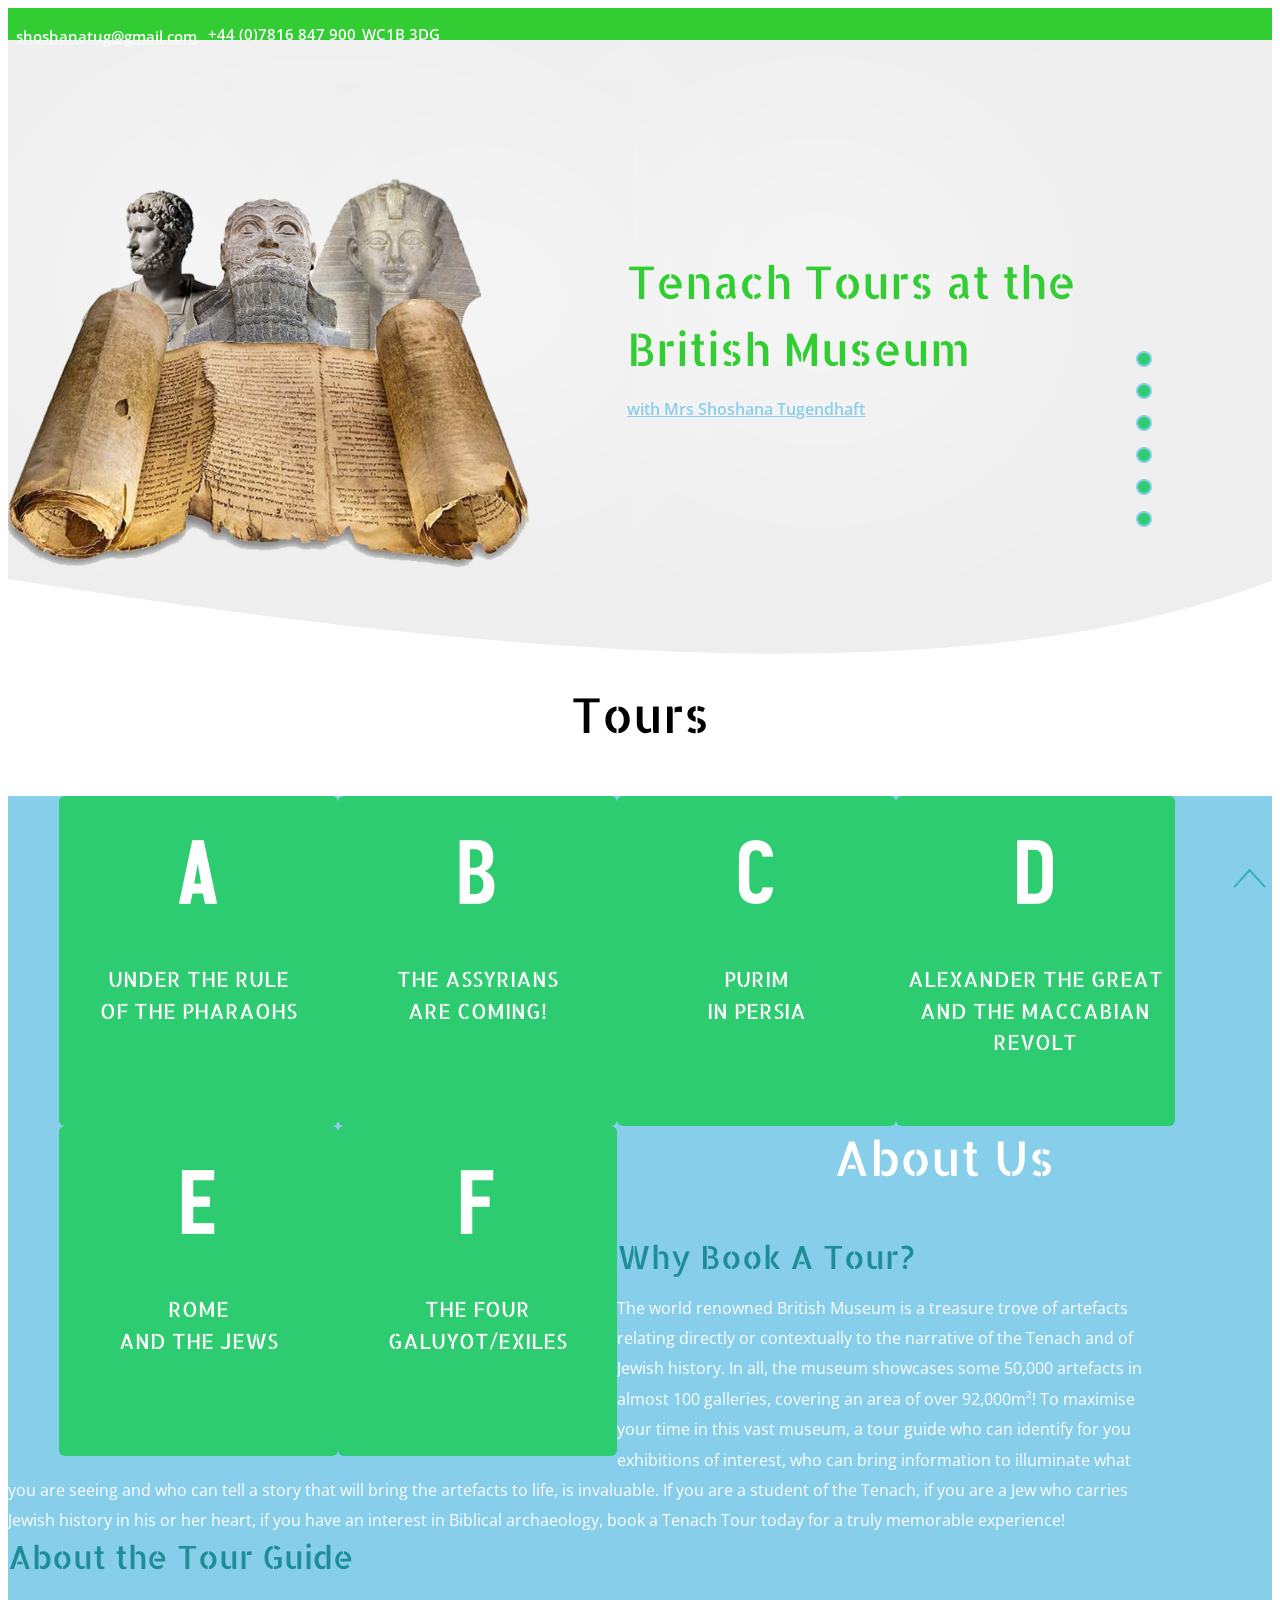
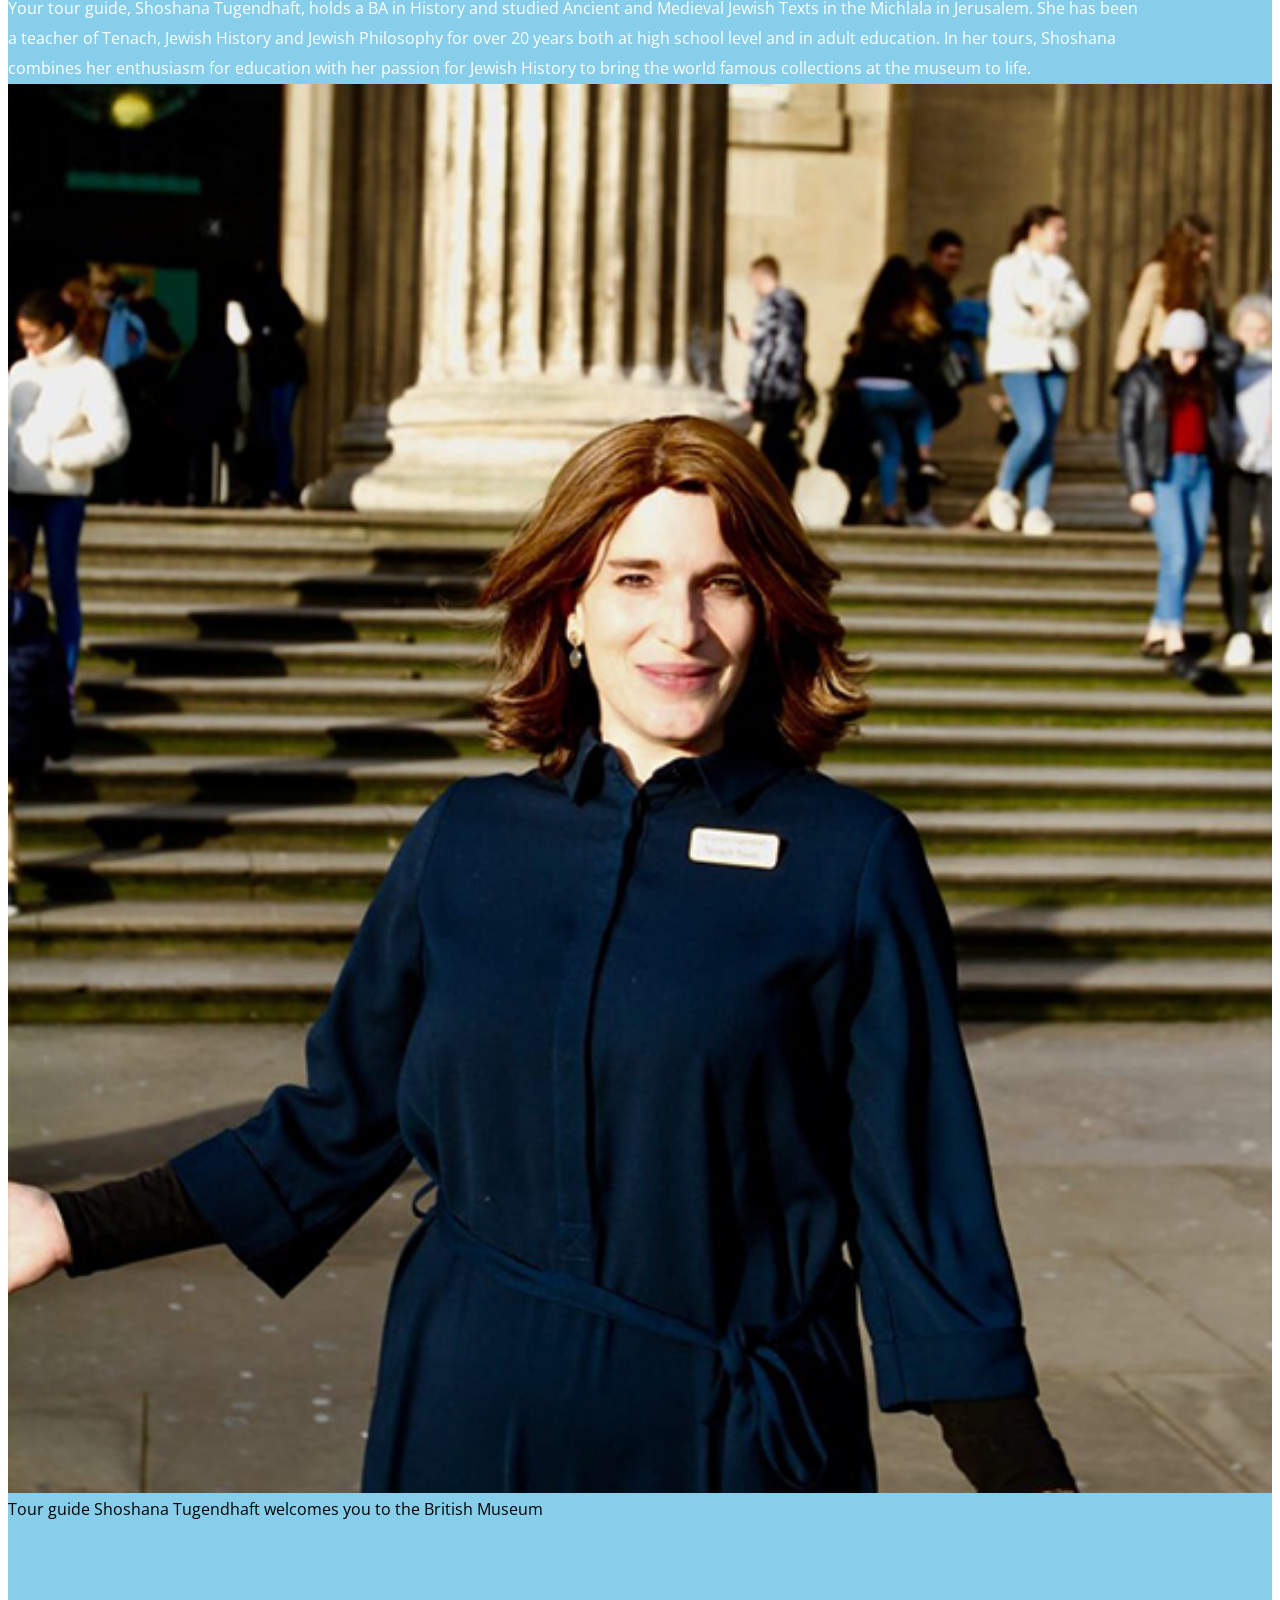
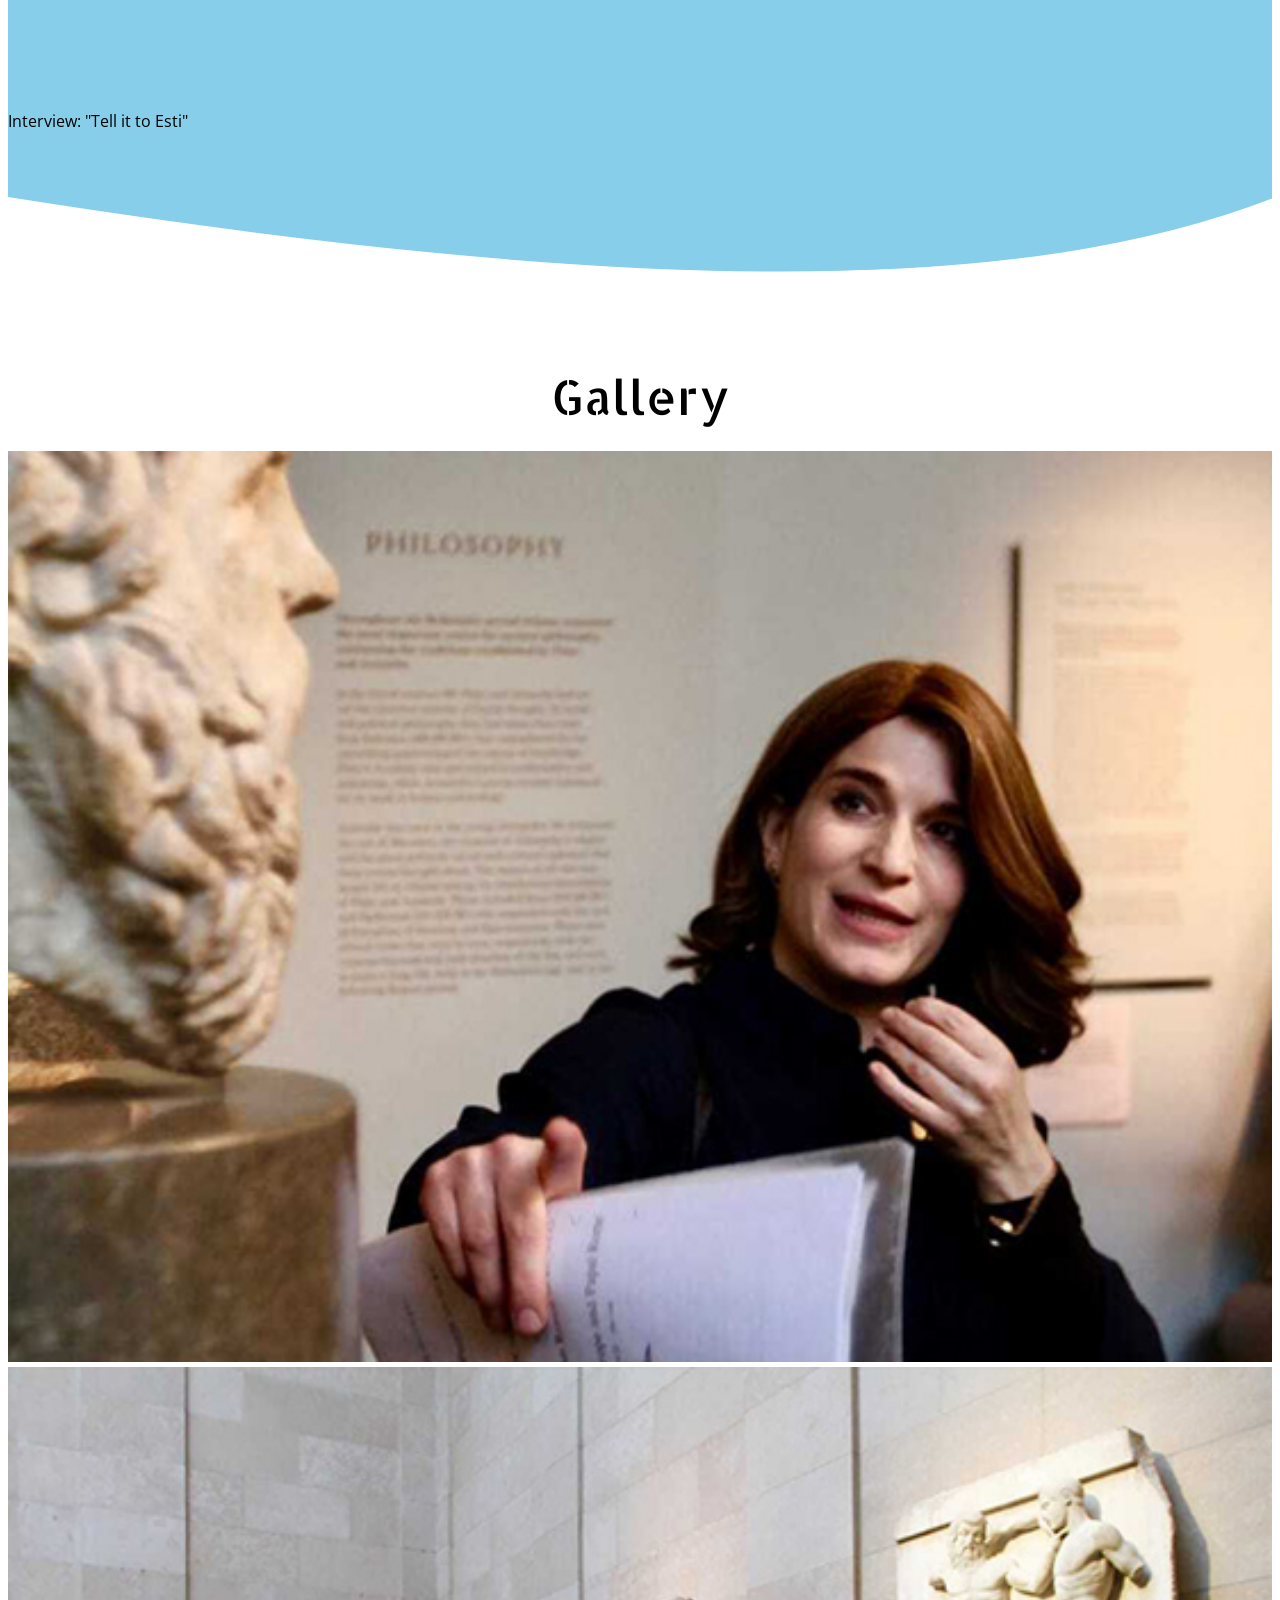
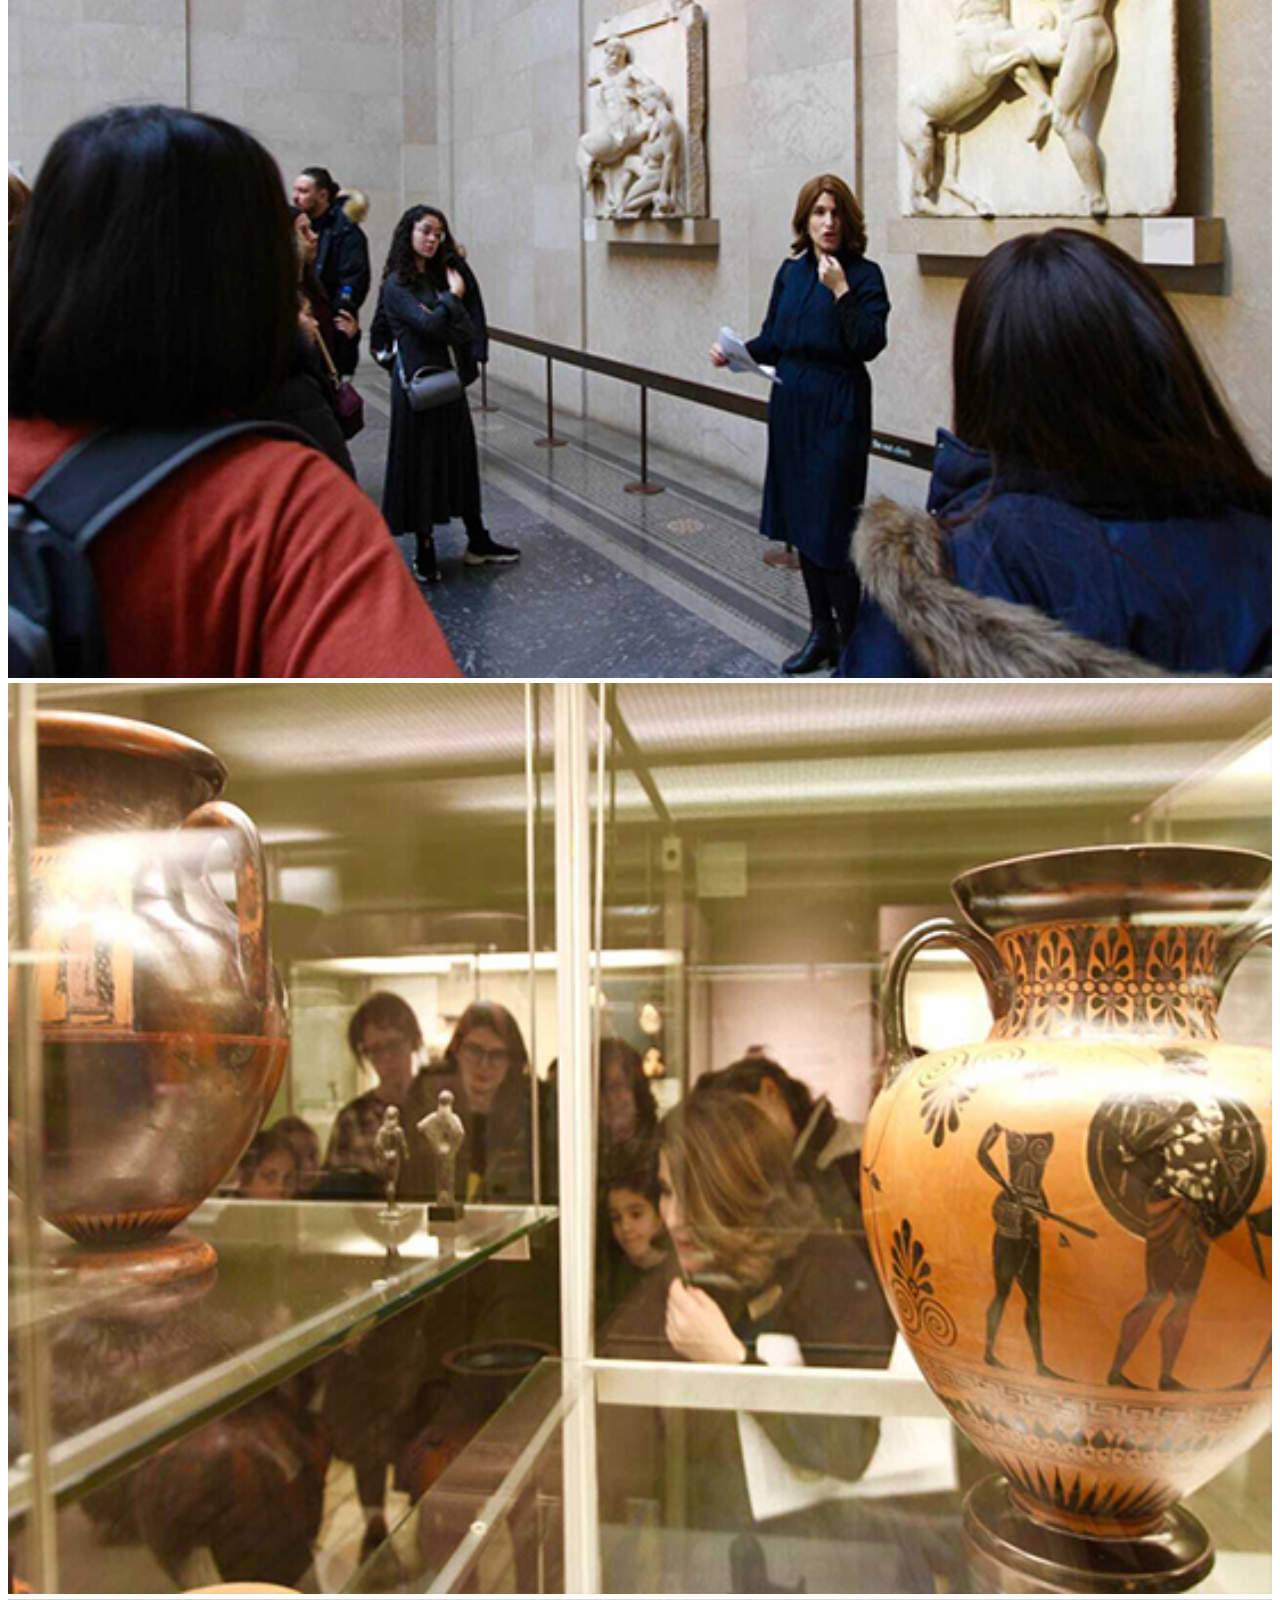
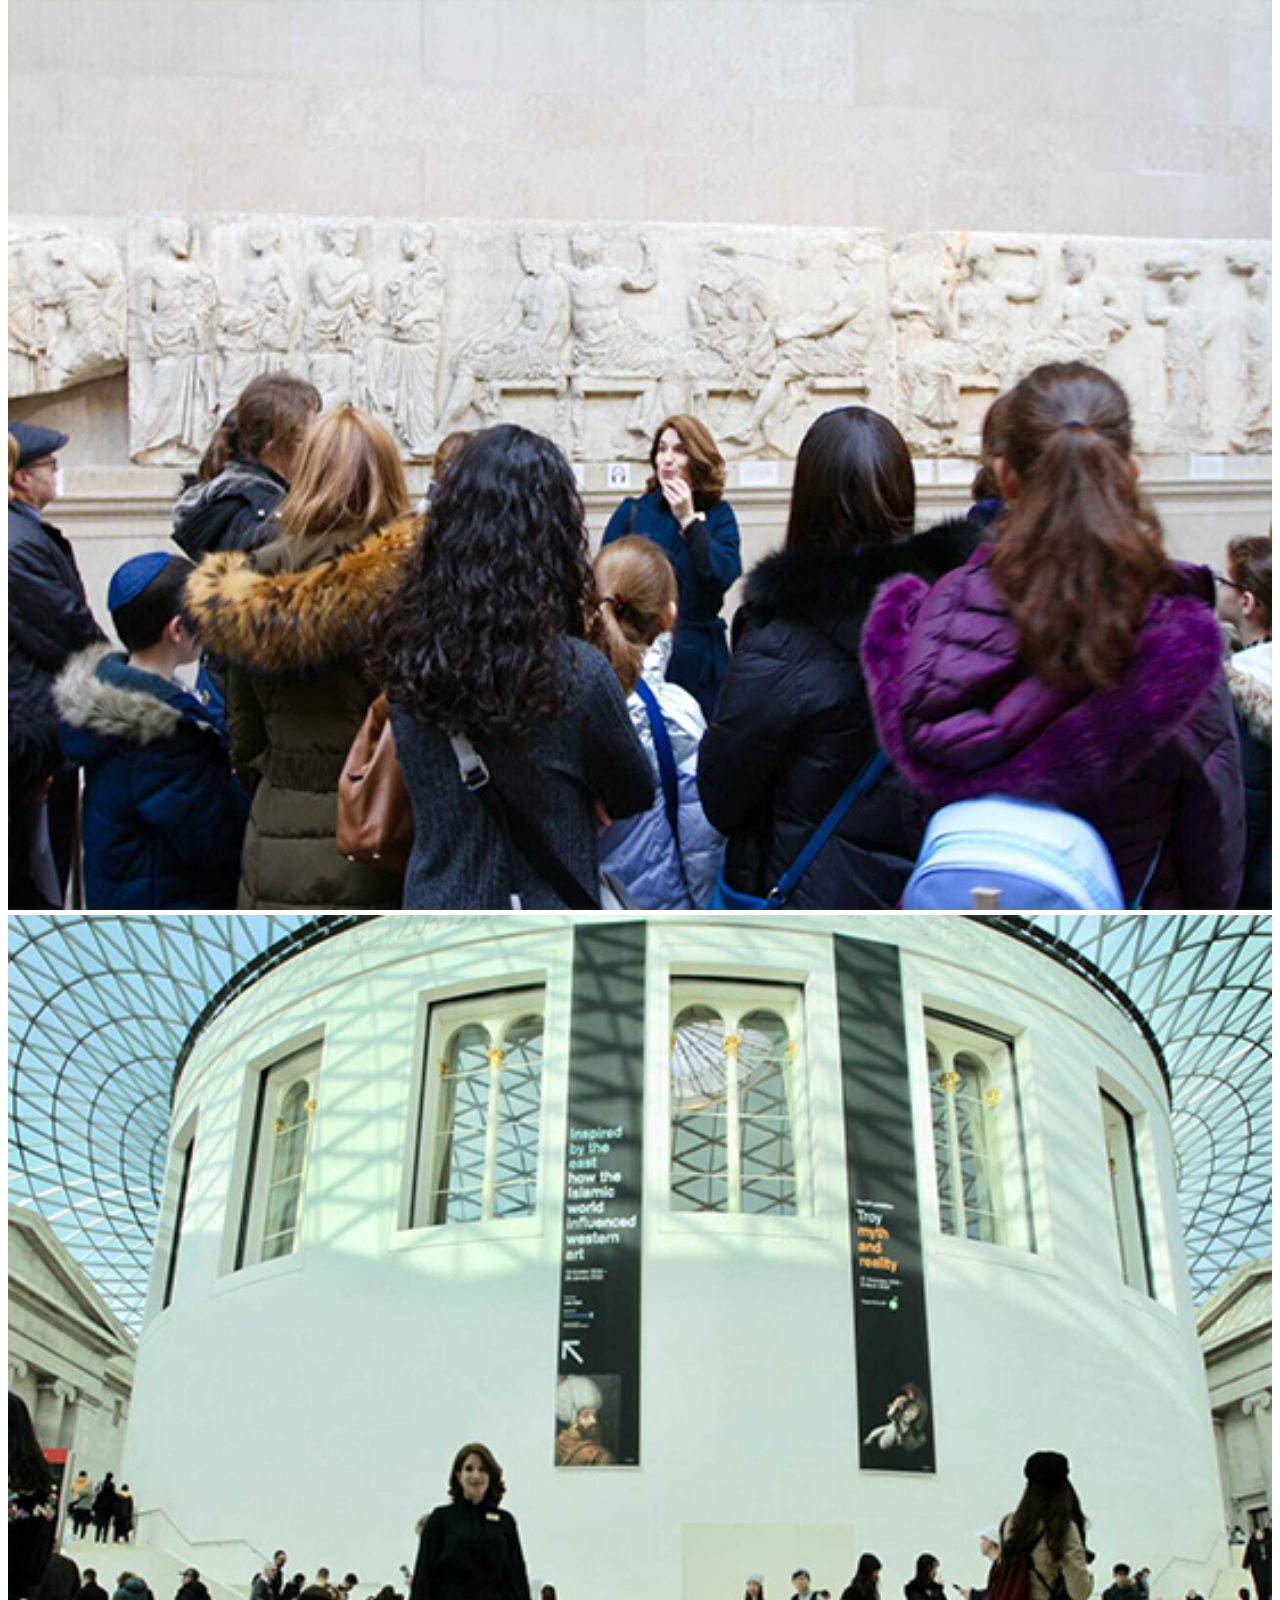
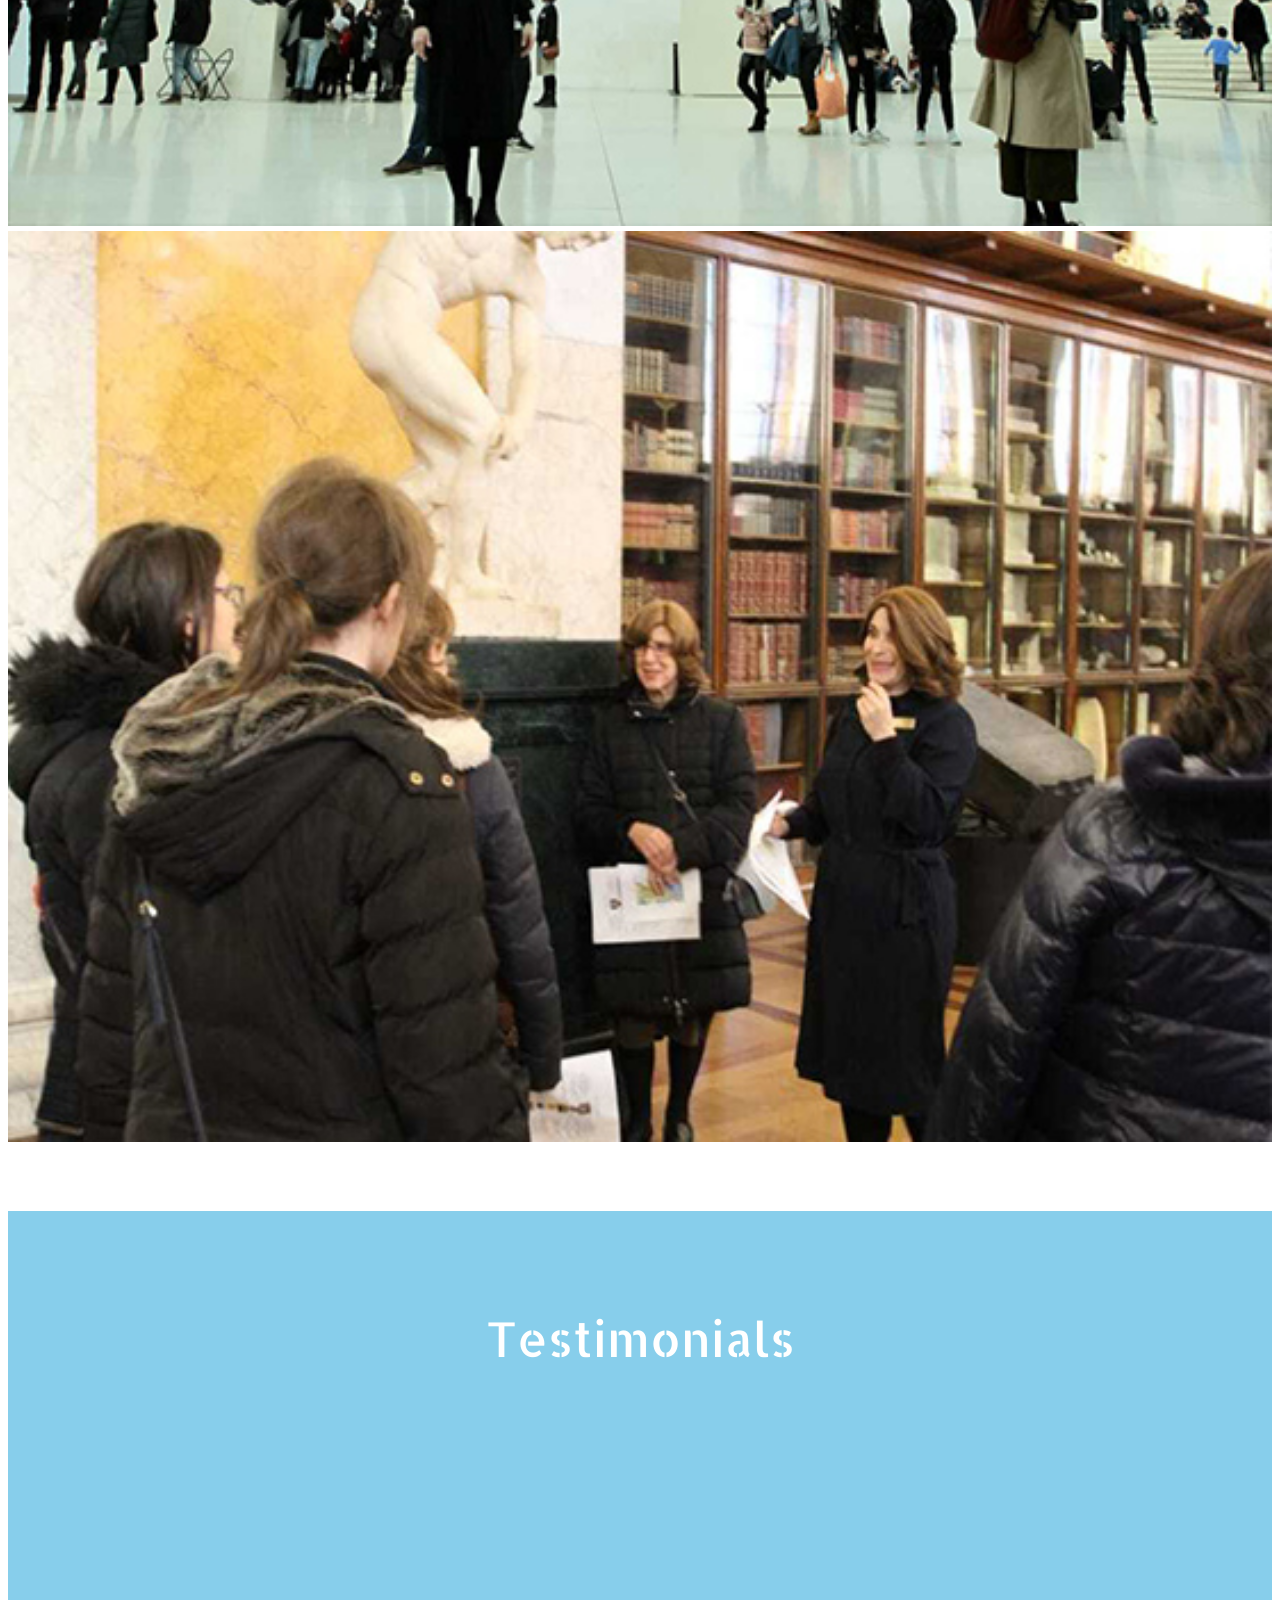
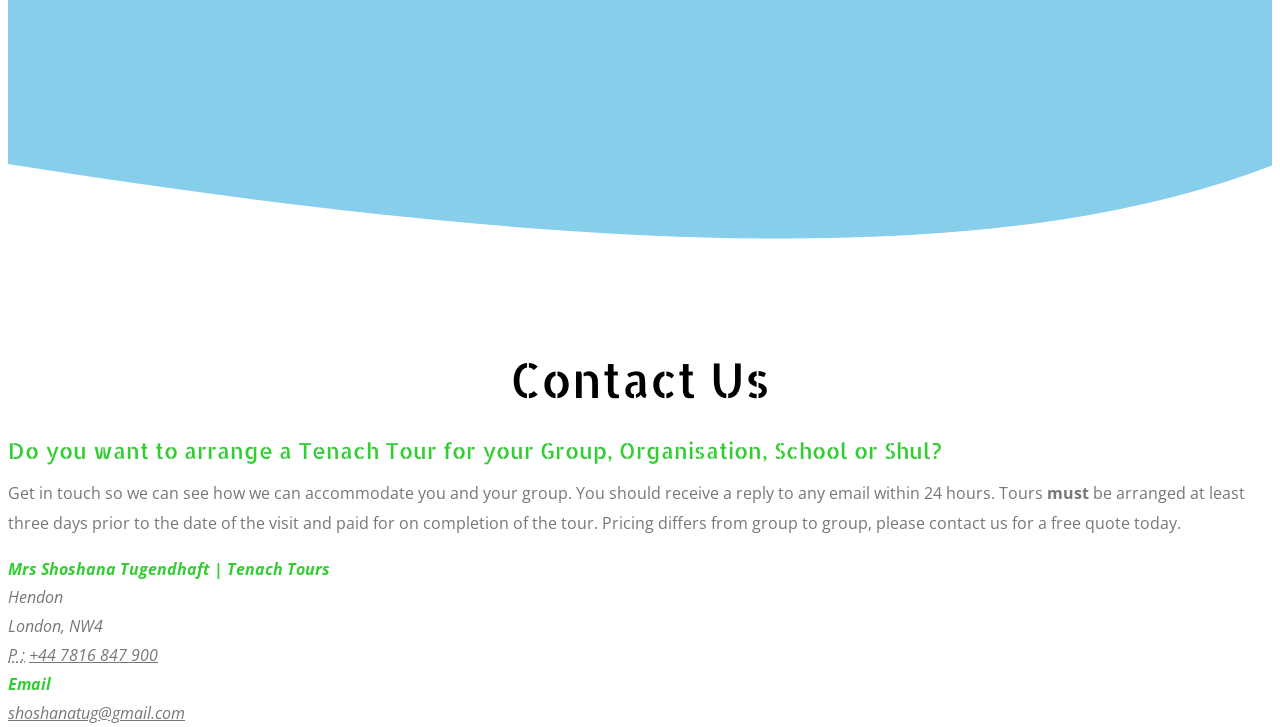
==== index.html @ 814a7fa0 "Start" ====
<!--
Author: W3layouts
Author URL: http://w3layouts.com
License: Creative Commons Attribution 3.0 Unported
License URL: http://creativecommons.org/licenses/by/3.0/
-->
<!DOCTYPE HTML>
<html>

<head>
	<link rel="shortcut icon" href="images/favicon.ico" type="image/x-icon">
	<title>Tenach Tours</title>
	<meta name="viewport" content="width=device-width, initial-scale=1">
	<meta http-equiv="Content-Type" content="text/html; charset=utf-8" />
	<meta name="keywords" content="Tuition Responsive web template, Bootstrap Web Templates, Flat Web Templates, Android Compatible web template,
Smartphone Compatible web template, free webdesigns for Nokia, Samsung, LG, SonyEricsson, Motorola web design" />
	<script
		type="application/x-javascript"> addEventListener("load", function() { setTimeout(hideURLbar, 0); }, false); function hideURLbar(){ window.scrollTo(0,1); } </script>
	<link href="css/bootstrap.css" rel='stylesheet' type='text/css' />
	<!-- Custom Theme files -->
	<link href="css/style.css" rel='stylesheet' type='text/css' />
	<link href="css/swipebox.css" rel='stylesheet' type='text/css' />
	<script src="js/jquery-1.11.1.min.js"></script>
	<script src="js/bootstrap.min.js"></script>
	<script type="text/javascript" src="js/move-top.js"></script>
	<script type="text/javascript" src="js/easing.js"></script>
	<link href='https://fonts.googleapis.com/css?family=Open+Sans:400,600,700' rel='stylesheet' type='text/css'>
	<!--/script-->
	<script src="js/modernizr.custom.97074.js"></script>

	<script type="text/javascript">
		jQuery(document).ready(function ($) {
			$(".scroll").click(function (event) {
				event.preventDefault();
				$('html,body').animate({scrollTop: $(this.hash).offset().top}, 900);
			});
		});
	</script>
	<!--script-->
	<script src="js/jquery.swipebox.min.js"></script>
	<script type="text/javascript">
		jQuery(function ($) {
			$(".swipebox").swipebox();
		});
	</script>


	<script src="https://www.google.com/recaptcha/api.js"></script>
	<!-- <script src="https://www.google.com/recaptcha/api.js?render=6LefuQgjAAAAAKN4C6QfErqLEDKhaL58zkpE6Hqj"></script> -->
	<script>
		const submit = false
		function recaptchaCallback(token){
			if(token){
				document.querySelector('#form-submit-bth').disabled = false
				submit = true
			}
		}
		function onSubmit(form){
			console.log(form)

		}
	</script>


</head>

<body>
	<!--header-->
	<ul class="side_nav">
		<li><a class="active scroll" href="#home"></a></li>
		<li><a class="scroll" href="#tours"></a></li>
		<li><a class="scroll" href="#about"></a></li>
		<li><a class="scroll" href="#gallery"></a></li>
		<li><a class="scroll" href="#test"></a></li>
		<li><a class="scroll" href="#contact"></a></li>
	</ul>

	<div class="header-section" id="home">
		<div class="header-top">
			<div class="container">
				<div class="inner-head">
					<p class="col-md-4 mail"><i class="glyphicon glyphicon-envelope"></i><a
							href="mailto:shoshanatug@gmail.com">shoshanatug@gmail.com</a></p>
					<p class="col-md-4 phone"><i class="glyphicon glyphicon-earphone"></i> +44 (0)7816 847 900</p>
					<p class="col-md-4 location"><i class="glyphicon glyphicon-map-marker"></i>WC1B 3DG</p>
					<div class="clearfix"></div>
				</div>
			</div>
			<!--	 <div class="down"><a class="scroll" href="#contact"><img src="images/down.png" alt=""/></a></div> -->
		</div>
		<!--logo-->
	</div>
	<!--banner-->
	<div class="banner">
		<div class="banner-top">
			<h3>Tenach Tours
				at the British Museum</h3>
			<a class="ready" href="#">with Mrs Shoshana Tugendhaft</a>
		</div>
	</div>
	<svg id="curveDownColor" xmlns="http://www.w3.org/2000/svg" version="1.1" width="100%" height="100"
		viewBox="0 0 100 100" preserveAspectRatio="none">
		<path d="M0 0 C 50 100 80 100 100 0 Z"></path>
	</svg>
	<!--start-tours-->
	<div class="services" id="tours">
		<div class="container">
			<h3 class="tittle">Tours</h3>
			<div class="box2">
				<div class="col-md-4 s-1"><a href="#">
						<div class="view view-fifth">
							<br></br> <img src="images/letter-a-64.png" alt="" />
					</a>
					<div class="mask">
						<p>From the Sumerian city of Ur emerged the patriarchal family of Avraham whose great-grandson Yosef would
							be led down to Egypt in chains...and would end up saving the region from famine.</p>
						<p class="p2">Follow the trail of this family down to Egypt, discover the culture of this most mysterious of
							ancient civilizations, imagine life as a slave under the Pharaoh and meet some awesome real Mummies who
							used to walk the streets of ancient Egypt!</p>
					</div>
					<h3>Under the Rule<br>of the Pharaohs</h3>
				</div>
				</a>

			</div>
			<div class="col-md-4 s-2"><a href="#">
					<div class="view view-fifth">
						<br></br> <img src="images/letter-b-64.png" alt="" />
				</a>
				<div class="mask">
					<p>During the First Temple era, Israel and Judea repeatedly came under attack from the superpowers of their
						day: the Assyrians and the Babylonians.</p>
					<p class="p2">Come up close and personal to personalities like Sannacheriv and Nevuchadnezzar and discover
						their methods of warfare. Come and see stunning reliefs directly from their palaces in Nineve and Bavel that
						bring this tragic chapter of Jewish history to life.</p>
				</div>
				<h3>The Assyrians<br>are coming!</h3>
			</div>
			</a>

		</div>
		<div class="col-md-4 s-3"><a href="#">
				<div class="view view-fifth">
					<br></br> <img src="images/letter-c-64.png" alt="" />
			</a>
			<div class="mask">
				<p>On the fateful night that Belshazaar saw the writing on the wall, the Persians and Medes took over control of
					the huge empire the Babylonians had left behind.</p>
				<p class="p2">The Jews who were now exiled from their land soon found themselves subjects of Achashverosh, whose
					court was famed for its opulence and decadence. Let Megillat Esther come to life and follow the Jews as they
					experience the foreign policy of their new rulers.</p>
			</div>
			<h3>Purim<br>in Persia</h3>
		</div>
		</a>

	</div>
	<div class="clearfix"></div>
	</div>
	</div>
	</div>
	<!--end-tours-->
	<!--start-moretours-->
	<div class="services" id="moretours">
		<div class="container">
			<div class="box2">
				<div class="col-md-4 s-1"><a href="#">
						<div class="view view-fifth">
							<br></br> <img src="images/letter-d-64.png" alt="" />
					</a>
					<div class="mask">
						<p>Alexander the Great brought enlightened Greek civilisation with him when he marched into the land of
							Israel in 332 BCE. Ultimately though, Greek culture would conflict with Torah values and ignite a clash of
							civilizations in the land of Israel during the Second Temple period. Come and see the 'beauty of Yafet'
							and meet some of the personalities that we faced off at the time of the Chanukah story and during the
							Hellenistic domination of the land of Israel.</p>
						<p class="p2"></p>
					</div>
					<h3>Alexander the Great <br>and the Maccabian Revolt</h3>
				</div>
				</a>

			</div>
			<div class="col-md-4 s-2"><a href="#">
					<div class="view view-fifth">
						<br></br> <img src="images/letter-e-64.png" alt="" />
				</a>
				<div class="mask">
					<p>From the year 63 BCE when the Roman General Pompeii marched into Judea and the Temple, the Jews would live
						under Roman rule and patronage for over five centuries. Come and meet some of the people whose policies
						deeply affected the lives of the Jews in the Empire. Come and see the soldiers who burned down Jerusalem in
						70 CE. Come to grips with a civilization that laid the foundation for today’s democracy and yet became the
						nemesis of the Jewish people in the first century CE..</p>
					<p class="p2"></p>
				</div>
				<h3>Rome<br>and the Jews</h3>
			</div>
			</a>

		</div>
		<div class="col-md-4 s-3"><a href="#">
				<div class="view view-fifth">
					<br></br> <img src="images/letter-f-64.png" alt="" />
			</a>
			<div class="mask">
				<p>Nebuchadnezzar in his famous dream envisioned a colossal statue made of four elements, each representing
					another World Empire under whose domination the Jewish people would live. Travel back in time to experience
					the four very different cultures that first subdued and then attempted to absorb the eternal people. Surround
					yourself with artefacts hailing from a glorious past and imagine the long journey of our people.</p>
				<p class="p2"></p>
			</div>
			<h3>The Four<br>Galuyot/Exiles</h3>
		</div>
		</a>

	</div>
	<div class="clearfix"></div>
	</div>
	</div>
	</div>
	<!--end-moretours-->
	<!--about-->
	<!--about-->
	<div class="about" id="about">
		<div class="container">
			<h3 class="tittle ab">About Us</h3>
			<div class="about-top">
				<div class="col-md-7 info">
					<h5>Why Book A Tour?</h5>
					<p>The world renowned British Museum is a treasure trove of artefacts relating directly or contextually to the
						narrative of the Tenach and of Jewish history. In all, the museum showcases some 50,000 artefacts in almost
						100 galleries, covering an area of over 92,000m²! To maximise your time in this vast museum, a tour guide
						who can identify for you exhibitions of interest, who can bring information to illuminate what you are
						seeing and who can tell a story that will bring the artefacts to life, is invaluable. If you are a student
						of the Tenach, if you are a Jew who carries Jewish history in his or her heart, if you have an interest in
						Biblical archaeology, book a Tenach Tour today for a truly memorable experience! </p>

					<div class="ab-bottom">
						<h5>About the Tour Guide</h5>
						<p>Your tour guide, Shoshana Tugendhaft, holds a BA in History and studied Ancient and Medieval Jewish Texts
							in the Michlala in Jerusalem. She has been a teacher of Tenach, Jewish History and Jewish Philosophy for
							over 20 years both at high school level and in adult education. In her tours, Shoshana combines her
							enthusiasm for education with her passion for Jewish History to bring the world famous collections at the
							museum to life. </p>
					</div>

				</div>
				<div class="col-md-5 ab-text">
					<img src="images/ab2.jpg" alt="" />
					<div class="quote-author-info padding1">
						<p>Tour guide Shoshana Tugendhaft welcomes you to the British Museum</p>

					</div>
					<iframe
						src="https://www.facebook.com/plugins/video.php?href=https%3A%2F%2Fwww.facebook.com%2Ftellittoesti%2Fvideos%2F2589608784652626%2F&show_text=0&width=360"
						width="360" height="190" align="center" style="border:none;overflow:hidden" scrolling="no" frameborder="0"
						allowTransparency="true" allowFullScreen="true"></iframe>
					<div class="quote-author-info padding1">
						<p>Interview: "Tell it to Esti"</p>

					</div>
				</div>
				<div class="clearfix"></div>
			</div>
		</div>
	</div>
	<!--//about-->

	<svg id="curveDownColor1" xmlns="http://www.w3.org/2000/svg" version="1.1" width="100%" height="100"
		viewBox="0 0 100 100" preserveAspectRatio="none">
		<path d="M0 0 C 50 100 80 100 100 0 Z"></path>
	</svg>
	<!--//about-->
	<!--start-gallery-->
	<div class="gallery" id="gallery">
		<div class="container">
			<h3 class="tittle">Gallery</h3>
			<iv class="top-gallery">
				<div class="col-md-4 gallery-grid gallery1">
					<a href="images/2020one.jpg" class="swipebox"><img src="images/2020one.jpg" class="img-responsive" alt="/">
						<div class="textbox">
							<h4>Socrates</h4>
							<p>Getting to know Getting to know Socrates, father of Western Philosophy</p>

						</div>
					</a>
				</div>
				<div class="col-md-4 gallery-grid gallery1">
					<a href="images/2020two.jpg" class="swipebox"><img src="images/2020two.jpg" class="img-responsive" alt="/">
						<div class="textbox">
							<h4>Metopes</h4>
							<p>The metopes surrounding the Parthenon tell a story of their own</p>

						</div>
					</a>
				</div>
				<div class="col-md-4 gallery-grid gallery1">
					<a href="images/2020three.jpg" class="swipebox"><img src="images/2020three.jpg" class="img-responsive"
							alt="/">
						<div class="textbox">
							<h4>Greek Amphorae</h4>
							<p>Large Greek amphorae were a canvas for their finest artists. What do they reveal about ancient Greek
								culture?</p>

						</div>
					</a>
				</div>
				<div class="col-md-4 gallery-grid gallery1">
					<a href="images/2020four.jpg" class="swipebox"><img src="images/2020four.jpg" class="img-responsive" alt="/">
						<div class="textbox">
							<h4>Parthenon Frieze</h4>
							<p>A group of families come to learn about the Parthenon frieze in advance of the Channukah Festival.</p>

						</div>
					</a>
				</div>
				<div class="col-md-4 gallery-grid gallery1">
					<a href="images/2020five.jpg" class="swipebox"><img src="images/2020five.jpg" class="img-responsive" alt="/">
						<div class="textbox">
							<h4>Great Court</h4>
							<p>The iconic Great Court at the British Museum was covered in the year 2000. It is sure to get a wow!</p>

						</div>
					</a>
				</div>
				<div class="col-md-4 gallery-grid gallery1">
					<a href="images/2020six.jpg" class="swipebox"><img src="images/2020six.jpg" class="img-responsive" alt="/">
						<div class="textbox">
							<h4>Discus Thrower</h4>
							<p>Debating the Discus Thrower in the King's Library</p>
						</div>
					</a>
				</div>
				<div class="clearfix"> </div>
		</div>
	</div>
	</div>
	<!--//gallery-->
	<!--start-testimonial-->
	<div class="testimonial" id="test">
		<div class="container">
			<h3 class="tittle ab">Testimonials</h3>
			<div class="wmuSlider example1">
				<div class="wmuSliderWrapper">
					<article style="position: absolute; width: 100%; opacity: 0;">
						<div class="grid-matter-bottom">
							<div class="col-sm-8 testimonilal_left">
								<h3>Rach<span class="m_5">elle L.</span></h3>
								<p><span class="quotes"> </span>A huge thank you to Shoshana for her wonderful presentation...it was a
									real Channukah treat!<span class="quote_down"></span></p>
							</div>
							<div class="col-sm-4">
								<div class="testimonilal_right">
									<!--	<img class="img-responsive" src="images/c1.jpg" alt="" /> -->
								</div>
							</div>
							<div class="clearfix"> </div>
						</div>
					</article>
					<article style="position: absolute; width: 100%; opacity: 0;">
						<div class="grid-matter-bottom">
							<div class="col-sm-8 testimonilal_left">
								<h3>Amel<span class="m_5">ie L.</span></h3>
								<p><span class="quotes"> </span>That was fascinating...thank you Shoshana for being an outstanding
									guide!<span class="quote_down"></span></p>
							</div>
							<div class="col-sm-4">
								<div class="testimonilal_right">
									<!--	<img class="img-responsive" src="images/c2.jpg" alt="" /> -->
								</div>
							</div>
							<div class="clearfix"> </div>
						</div>
					</article>
					<article style="position: absolute; width: 100%; opacity: 0;">
						<div class="grid-matter-bottom">
							<div class="col-sm-8 testimonilal_left">
								<h3>Tzippor<span class="m_5">ah M.</span></h3>
								<p><span class="quotes"> </span>The boys really loved that...thank you for bringing ancient Egypt to
									life for us! When can we book another tour?!<span class="quote_down"></span></p>
							</div>
							<div class="col-sm-4">
								<div class="testimonilal_right">
									<!--	<img class="img-responsive" src="images/c1.jpg" alt="" /> -->
								</div>
							</div>
							<div class="clearfix"> </div>
						</div>
					</article>
				</div>
			</div>
			<script src="js/jquery.wmuSlider.js"></script>
			<script>
				$('.example1').wmuSlider();
			</script>
		</div>
	</div>

	<svg id="curveDownColor1" xmlns="http://www.w3.org/2000/svg" version="1.1" width="100%" height="100"
		viewBox="0 0 100 100" preserveAspectRatio="none">
		<path d="M0 0 C 50 100 80 100 100 0 Z"></path>
	</svg>
	<!--contact -->
	<div id="contact" class="contact">
		<div class="container">
			<h3 class="tittle">Contact Us</h3>
			<div class="contact-info">
				<h6>Do you want to arrange a Tenach Tour for your Group, Organisation, School or Shul? </h6>
				<p>Get in touch so we can see how we can accommodate you and your group. You should receive a reply to any email
					within 24 hours. Tours <b>must</b> be arranged at least three days prior to the date of the visit and paid for
					on completion of the tour. Pricing differs from group to group, please contact us for a free quote today.</p>
				<div class="con-text">
					<address>
						<strong>Mrs Shoshana Tugendhaft | Tenach Tours</strong><br>
						Hendon<br>
						London, NW4<br>
						<abbr title="Phone">P :</abbr> <a href="tel:+447816847900">+44 7816 847 900</a>
					</address>
					<address>
						<strong>Email</strong><br>
						<a href="mailto:shoshanatug@gmail.com">shoshanatug@gmail.com</a>
					</address>

				</div>
			</div>
			<div class="clearfix"> </div>
		</div>
	</div>
	<!--//contact-->

	<!--start-smooth-scrolling-->
	<script type="text/javascript">
		jQuery(document).ready(function ($) {
			$(".scroll").click(function (event) {
				event.preventDefault();
				$('html,body').animate({scrollTop: $(this.hash).offset().top}, 1000);
			});
		});
	</script>
	<!--start-smoth-scrolling-->
	<script type="text/javascript">
		$(document).ready(function () {
			/*
			var defaults = {
					containerID: 'toTop', // fading element id
				containerHoverID: 'toTopHover', // fading element hover id
				scrollSpeed: 1200,
				easingType: 'linear'
				};
			*/

			$().UItoTop({easingType: 'easeOutQuart'});

		});
	</script>
	<a href="#home" id="toTop" class="scroll" style="display: block;"> <span id="toTopHover" style="opacity: 1;">
		</span></a>

</body>

</html>
---- css/style.css ----
/*--
Author: W3layouts
Author URL: http://w3layouts.com
License: Creative Commons Attribution 3.0 Unported
License URL: http://creativecommons.org/licenses/by/3.0/
--*/
html, body{
	font-family: 'Open Sans', sans-serif;
	font-size: 100%;
	background: #FFf;
}
body a,.grid_1,plan_1,plan_1.one,plan_1.two,i.icon1, i.icon2, i.icon3, i.icon4, i.icon5, i.icon6 {
	transition:0.5s all;
	-webkit-transition:0.5s all;
	-moz-transition:0.5s all;
	-o-transition:0.5s all;
	-ms-transition:0.5s all;
}
@font-face {
   font-family: 'AllertaStencil-Regular';
   src: url(../fonts/AllertaStencil-Regular.ttf)format('truetype');
}
a:hover{
 text-decoration:none;
}
input[type="button"],input[type="submit"],li.parallelogram{
	transition:0.5s all;
	-webkit-transition:0.5s all;
	-moz-transition:0.5s all;
	-o-transition:0.5s all;
	-ms-transition:0.5s all;
}
h1,h2,h3,h4,h5,h6{
	margin:0;
   font-family: 'AllertaStencil-Regular';
    font-weight: 400;
}
p{
	margin:0;
	font-family: 'Open Sans', sans-serif;
}
ul{
	margin:0;
	padding:0;
}
label{
	margin:0;
}
.header-top {
     background-color: #404359;
}
ul.side_nav{
  position: fixed;
  right: 10%;
  top: 39%;
  z-index: 1;
}
ul.side_nav li{
display:block;
}
ul.side_nav li a{
	width:12px;
	height:12px;
	background: #2DCC70;
    border: 2px solid#87CEEB;
	border-radius:50%;
	-o-border-radius: 50%;
	-moz-border-radius: 50%;
	-webkit-border-radius: 50%;
	display:block;
	margin-bottom:1em;
}
ul.side_nav li a:hover{
	background:#53bed6;
	border:2px solid#53bed6;
}
.logo {
    float: left;
    background-color: #fff;
    padding: 2em 1em;
	width:34%;
}
.logo  a{
 display:block;
}
.logo a h1{
	    font-weight: 300;
    font-size: 4em;
    color: #404359;
    text-align: center
}
.logo a:hover{
	text-decoration: none;
}
.header-top {
    background-color:#32CD32;
    padding: 1em 0;
	position:relative;
}
p.location,p.mail,p.phone{
    float: left;
    color: #fff;
    font-size: 0.95em;
		    font-weight: 600;
			    text-align: center;
}
p.location i,p.mail i,p.phone i{
 color:#fff;
}
p.mail a{
  color:#fff;
 font-size: 1em;
 margin:0 0.5em;
  vertical-align: middle;
}
i.glyphicon.glyphicon-map-marker {
    margin: 2px 3px;
}
p.location i, p.mail i, p.phone i {
    color: #fff;
}
.glyphicon {
    position: relative;
    top: 1px;
    display: inline-block;
    font-family: 'Glyphicons Halflings';
    font-style: normal;
    font-weight: normal;
    line-height: 1;
    -webkit-font-smoothing: antialiased;
    -moz-osx-font-smoothing: grayscale;
    vertical-align: middle;
}
.down {
       position: absolute;
    left: 46%;
    top: 96%;
	    z-index: 9999;
}
p.mail {
    text-align: left;
}
p.location {
    text-align: right;
}
/*--Slider--*/
#slider3,
#slider2,#slider4 {
  box-shadow: none;
  -moz-box-shadow: none;
  -webkit-box-shadow: none;
  margin: 0 auto;
}
.rslides_tabs {
  list-style: none;
  padding: 0;
  background: rgba(0,0,0,.25);
  box-shadow: 0 0 1px rgba(255,255,255,.3), inset 0 0 5px rgba(0,0,0,1.0);
  -moz-box-shadow: 0 0 1px rgba(255,255,255,.3), inset 0 0 5px rgba(0,0,0,1.0);
  -webkit-box-shadow: 0 0 1px rgba(255,255,255,.3), inset 0 0 5px rgba(0,0,0,1.0);
  font-size: 18px;
  list-style: none;
  margin: 0 auto 50px;
  max-width: 540px;
  padding: 10px 0;
  text-align: center;
  width: 100%;
}
.rslides_tabs li {
  display: inline;
  float: none;
  margin-right: 1px;
}
.rslides_tabs a {
  width: auto;
  line-height: 20px;
  padding: 9px 20px;
  height: auto;
  background: transparent;
  display: inline;
}
.rslides_tabs li:first-child {
  margin-left: 0;
}
.rslides_tabs .rslides_here a {
  background: rgba(255,255,255,.1);
  color: #fff;
  font-weight: bold;
}
.events {
  list-style: none;
}
.callbacks_container {
  position: relative;
  float: left;
  width: 100%;
}
.callbacks {
  position: relative;
  list-style: none;
  overflow: hidden;
  width: 100%;
  padding: 0;
  margin: 0;
}
.callbacks li {
  position: absolute;
  left: 0;
  top: 0;
}
.callbacks img {
  position: relative;
  z-index: 1;
  height: auto;
  border: 0;
}
.callbacks .caption {
	display: block;
	position: absolute;
	z-index: 2;
	font-size: 20px;
	text-shadow: none;
	color: #fff;
	left: 0;
	right: 0;
	padding: 10px 20px;
	margin: 0;
	max-width: none;
	top: 10%;
	text-align: center;
}
.callbacks_nav {
     position: absolute;
    -webkit-tap-highlight-color: rgba(0,0,0,0);
    top:32%;
    left: 0;
    opacity: 0.7;
    z-index: 3;
    text-indent: -9999px;
    overflow: hidden;
    text-decoration: none;
    height: 82px;
    width: 29px;
    background: transparent url("../images/arrows.png") no-repeat left top;
    margin-top: 1%;
}
.callbacks_nav:active {
	opacity: 1.0;
}
.callbacks_nav.next {
  left: auto;
  background-position: right top;
  right:0px;
}
.callbacks2_nav:active {
	opacity: 1.0;
}
.callbacks_nav.prev {
  right: auto;
  background-position: left top;
  left: 0px;
}
#slider3-pager a ,#slider2-pager a,#slider4-pager a{
  display: inline-block;
}
#slider3-pager span,#slider2-pager span,#slider4-pager span{
  float: left;
}
#slider3-pager span,#slider2-pager span,#slider4-pager span{
	width:100px;
	height:15px;
	background:#fff;
	display:inline-block;
	border-radius:30em;
	opacity:0.6;
}
#slider3-pager .rslides_here a ,#slider2-pager .rslides_here a,#slider4-pager .rslides_here a{
  background: #FFF;
  border-radius:30em;
  opacity:1;
}
#slider3-pager a ,#slider2-pager a,#slider4-pager a{
  padding: 0;
}
#slider3-pager li,#slider4-pager li,#slider2-pager li,{
	display:inline-block;
}
.rslides {
  position: relative;
  list-style: none;
  overflow: hidden;
  padding: 0;
  margin: 0;
  width:100%;
}
.rslides li {
  -webkit-backface-visibility: hidden;
  position: absolute;
  display: none;
  left:0%;
  top: 0;
  width:100%;
}
.rslides li{
  position: relative;
  display: block;
  float: none;
}
.rslides img {
  height: auto;
  border: 0;
}
.callbacks_tabs{
      list-style: none;
    position: absolute;
    top: 80.5%;
    z-index: 999;
    left: 43%;
    padding: 0em 0.6em 1em 0.3em;
    margin: 0;
}
.callbacks_tabs li{
   display: inline-block;
  margin: 0 .5em;
}
@media screen and (max-width: 600px) {
  .callbacks_nav {
    top: 47%;
    }
}
/*----*/
.callbacks_tabs a{
 visibility: hidden;
}
.callbacks_tabs a:after {
  content: "\f111";
    font-size: 0;
    font-family: FontAwesome;
    visibility: visible;
    display: block;
	    width: 44px;
    height: 6px;
    display: inline-block;
    background:#404359;
    border: none;
}
.callbacks_here a:after{
	background:#ff8dae;
}
.banner-top {
    width: 45%;
    position: absolute;
    right: 6%;
    margin-top: 13em;
}
.banner-info h3 {
    font-size: 4em;
    font-weight: 400;
    color: #fff;
}
.container svg {
    display: block;
}
svg:not(:root) {
    overflow: hidden;
}
#curveUpColor path, #curveDownColor path {
       fill: #EEEEEE;
    stroke: #EEEEEE;
}
.banner {
    background: url(../images/bgs.jpg) no-repeat center top;
    background-size: cover;
    -webkit-background-size: cover;
    -moz-background-size: cover;
    -o-background-size: cover;
    -ms-background-size: cover;
    min-height: 700px;
	  position:relatibannerve;
}
.banner-top{
     width: 45%;
    position: absolute;
    right: 3%;
    margin-top: 13em;
}
.banner-top h3{
    text-align: left;
    color: #32CD32;
    font-size: 3em;
	line-height:1.5em;
}
a.ready {
    font-size: 1em;
    color: #87CEEB;
    font-weight: 600;
    display: inline-block;
    margin-top: 1em;
}
a.ready:hover {
color:#32CD32;
}
#about{
  background: #87CEEB;
    text-align:left;
    padding: 5em 0;
}
#curveUpColor1 path, #curveDownColor1 path {
    fill: #87CEEB;
    stroke: #87CEEB;
}
h3.tittle.ab {
    color: #fff;
}
.ab-text {
    padding-left: 0;
    position: relative;
}
.about-top {
    margin-top: 3em;
}
.tpath-quote-box {
    position: relative;
    min-height: 400px;
}
.quote-author-info.padding5 {
    border: 4px solid #fff;
    height: 94%;
    left: 3%;
    position: absolute;
    top: 3%;
    width: 94%;
}
.quote-author-info.padding5 {
       background: rgba(255,255,255,0.9);
    bottom: 0;
    padding: 23px 20px;
    position: absolute;
    width: 93%;
    top: 72%;
    border: 4px solid #fff;
    height: 26%;
    left: 2%;
}
.ab-text img {
    width: 100%;
}
.quote-author-info.padding5 p {
    font-size: 0.9em;
    color: #777;
    line-height: 1.9em;
	margin-bottom:0.5em;
}
.author-title {
       font-size: 1em;
    text-transform: uppercase;
    color: #87CEEB;
    font-weight: 400;
}
span.author-designation {
    color: #32CD32;
}
.ac-container{
    margin: 37px auto 28px auto;
    text-align: left;
    width: 99%
}
.ac-container label{
        padding: 10px 20px;
    position: relative;
    z-index: 20;
    display: block;
    height: 50px;
    cursor: pointer;
    color: #87CEEB;
    line-height: 33px;
    font-size: 16px;
    background: #ffffff;
    border: 1px solid rgba(221, 221, 221, 0.8);
    font-weight: 600;
}
.ac-container label:hover{
	background: #fff;
}
.ac-container input:checked + label,
.ac-container input:checked + label:hover{
	background: #32CD32;
    color: #fff;
    border: 1px solid #32CD32;
}
.ac-container label:hover:after,
.ac-container input:checked + label:hover:after{
	content: '';
	position: absolute;
	width: 24px;
	height: 24px;
	right: 13px;
	top: 7px;
	background: transparent url(../images/arrow_down.png) no-repeat center center;
}
.ac-container input:checked + label:hover:after{
	background-image: url(../images/arrow_up.png);
}
.ac-container input{
	display: none;
}
.ac-container article{
	background: rgba(255, 255, 255, 0.5);
	margin-top: -1px;
	overflow: hidden;
	height: 0px;
	position: relative;
	z-index: 10;
	-webkit-transition: height 0.3s ease-in-out, box-shadow 0.6s linear;
	-moz-transition: height 0.3s ease-in-out, box-shadow 0.6s linear;
	-o-transition: height 0.3s ease-in-out, box-shadow 0.6s linear;
	-ms-transition: height 0.3s ease-in-out, box-shadow 0.6s linear;
	transition: height 0.3s ease-in-out, box-shadow 0.6s linear;
}
.ac-container article p{
	    line-height: 27px;
    font-size: 15px;
    padding: 31px 20px;
    background-color:#22A7B3;
}
.ac-container input:checked ~ article{
	-webkit-transition: height 0.5s ease-in-out, box-shadow 0.1s linear;
	-moz-transition: height 0.5s ease-in-out, box-shadow 0.1s linear;
	-o-transition: height 0.5s ease-in-out, box-shadow 0.1s linear;
	-ms-transition: height 0.5s ease-in-out, box-shadow 0.1s linear;
	transition: height 0.5s ease-in-out, box-shadow 0.1s linear;
	box-shadow: 0px 0px 0px 1px rgba(155,155,155,0.3);
}
.ac-container input:checked ~ article.ac-small{
	height: 140px;
}
.ac-container input:checked ~ article.ac-medium{
	height: 180px;
}
.ac-container input:checked ~ article.ac-large{
	height: 230px;
}
.info h5 {
        color: #1D8D96;
    font-size: 2em;
    font-weight: 400;
    margin-bottom: 0.5em;
}
.info p {

    font-size:1em;
    color: #fff;
	line-height:1.9em ;
	 padding:0em 8em 0em 0em;
}
.accordion p {
    padding: 1em 2em 1em 2em;
    font-size: 0.9em;
    color: #777;
}
/*--services--*/
#services{
	padding:5em 0;
}
.h-part p{
	font-weight: 400;
	line-height: 1.7em;
	color: #3D4445;
	font-size: 1.5em;
	margin: 0 auto;
	text-align: center;
	width: 70%;
	padding-bottom: 0.7em;
}
.box2 {
    margin: 4% 0% 2% 4%;
}
p.m_5{
	text-align:center;
	font-size:1em;
	margin-bottom:2%;
}
h3.tittle {
    text-align: center;
    font-size: 3em;
    margin-bottom: 0.5em;
}
.s-1 h3,.s-2 h3,.s-3 h3{
	color:#fff;
	font-size:1.3em;
	margin-top: 20%;
	text-transform: uppercase;
	line-height:1.5em;
}
.view {
  	width: 279px;
	height: 330px;
	float: left;
	overflow: hidden;
	position: relative;
	text-align: center;
	cursor: default;
    background: #2DCC70;
	-moz-border-radius:6px;
	-o-border-radius:6px;
	-webkit-border-radius:6px;
	border-radius:6px;
}
.view .mask,.view .content {
  	width: 282px;
	height: 330px;
	position: absolute;
	overflow: hidden;
	top: 0px;
	left: -2px;
	-moz-border-radius: 6px;
	-o-border-radius:6px;
	-webkit-border-radius:6px;
	border-radius:6px;
}
.view h4 {
   text-transform: uppercase;
   color: #fff;
   text-align: center;
   position: relative;
   font-size: 17px;
   padding: 10px;
   background:none;
   font-weight:400;
   margin: 20px 19px 1px 10px;
   font-family: 'Open Sans', sans-serif;
   line-height: 1.6em;
}
.view p {
  	font-size: 0.9em;
	position: relative;
	color: #FFF;
	padding:20px 20px 0px 20px;
	text-align: center;
	line-height: 1.5em;
}
.view-fifth img {
   -webkit-transition: all 0.3s ease-in-out;
   -moz-transition: all 0.3s ease-in-out;
   -o-transition: all 0.3s ease-in-out;
   -ms-transition: all 0.3s ease-in-out;
   transition: all 0.3s ease-in-out;
}
.view-fifth .mask {
  background-color:#87CEEB;
   -webkit-transform: translateX(-300px);
   -moz-transform: translateX(-300px);
   -o-transform: translateX(-300px);
   -ms-transform: translateX(-300px);
   transform: translateX(-300px);
   -ms-filter: "progid: DXImageTransform.Microsoft.Alpha(Opacity=100)";
   filter: alpha(opacity=100);
   opacity: 1;
   -webkit-transition: all 0.3s ease-in-out;
   -moz-transition: all 0.3s ease-in-out;
   -o-transition: all 0.3s ease-in-out;
   -ms-transition: all 0.3s ease-in-out;
   transition: all 0.3s ease-in-out;
}
.view-fifth h4 {
	    font-size: 20px;
        border-bottom: 1px solid #22A4AF;
    color: #fff;
    line-height: 1.5em;
    font-weight: 600
}
.view-fifth p {
   color: #fff;
   -webkit-transition: all 0.2s linear;
   -moz-transition: all 0.2s linear;
   -o-transition: all 0.2s linear;
   -ms-transition: all 0.2s linear;
   transition: all 0.2s linear;
}
.view-fifth:hover .mask {
   -webkit-transform: translateX(0px);
   -moz-transform: translateX(0px);
   -o-transform: translateX(0px);
   -ms-transform: translateX(0px);
   transform: translateX(0px);
}
.view.view-fifth i {
    color: #fff;
    font-size: 4em;
	    padding-top: 0.8em;
}
/*--programs--*/
.news {
    background: url(../images/prm.jpg) center center no-repeat;
    background-size: cover;
    -o-background-size: cover;
    -moz-background-size: cover;
    -webkit-background-size: cover;
    -ms-background-size: cover;
    position: relative;
    z-index: 99;
    min-height: 630px;
}
.nav-tabs1>li.active>a, .nav-tabs1>li.active>a:focus, .nav-tabs1>li.active>a:hover {
    color: #fff;
    background-color:#2f374c;
    border:none;
}
.nav-tabs1>li{
	margin-bottom:0;
}
a#profile-tab, a#home-tab, a#profile-tab1{
      color: #fff;
    border-radius: 0;
    background-color: #87CEEB;
	padding:1em; border:none;
    border-top-right-radius: 0.2em;
    -webkit- border-top-right-radius: 0.2em;
    -moz-border- border-top-right-radius: 0.2em;
    -ms- border-top-right-radius: 0.2em;
    -o- border-top-right-radius: 0.2em;
	    border-top-left-radius: 0.2em;
    -webkit- border-top-left-radius: 0.2em;
    -moz-border- border-top-left-radius: 0.2em;
    -ms- border-top-left-radius: 0.2em;
    -o- border-top-left-radius: 0.2em;
}
.nav-tabs1 .open>a, .nav-tabs1 .open>a:hover, .nav-tabs1 .open>a:focus, .nav-tabs1>li>a:hover, .nav-tabs1>li>a:focus {
    background-color:#32CD32 !important;
    border-color:#32CD32;
    color: #fff !important;
}
.event_left-item {
    float: left;
    width: 30%;
    margin-right: 1%;
}
.event_right {
    float: right;
    width: 69%;
}
.events_box {
    margin-top: 1em;
}
.icon_2 {
    color: #777;
    font-size: 1em;
	    margin-bottom: 0.5em;
}
.icon_2 i {
    color: #bbb;
    vertical-align: middle;
    margin-right: 0.5em;
    display: inline-block;
}
.speaker_item {
    display: inline-block;color: #777;
    font-size: 1em;
}
.event_right h3 a {
    color: #32CD32;
    font-size: 1.1em;
}
.event_right p {
    color: #777;
    line-height: 1.8em; font-size: 1em;
	    margin: 0.5em 0;
		padding: 0 1em 0 0em;
}
.speaker_item a{
color:#32CD32;
}
.nav-tabs > li {
    float: left;
    margin-bottom: -1px;
    width: 33%;
    text-align: center;
}
.nav-tabs {
    border-bottom: 1px solid #fff;
}
a.button img {
    margin-left: 0.5em;
}
h3.tittle.pro {
    text-align: left;
}
.grid_1_left {
    padding: 3em 2em 3em 14em;
}
/*--team-starts--*/
.team{
	 padding: 7em 0px;
    background-color:#32CD32;
}
.team-top{
	text-align:center;
}
.team-bottom{
	margin-top:4%;
}
.captn h4 {
    color: #fff;
    font-size: 1.5em;
    margin: 0px;
}
.captn p {
    font-size: 16px;
    margin-top: 3px;
}
.team-left a .captn {
    display: inline-block;
    height: 100%;
    width: 100%;
    color: #ffffff;
    position: absolute;
    bottom: -99%;
    right: 0;
    background-color: #FFDF01;
    padding: 7% 10%;
    text-align: center;
    -o-transition: all 0.3s ease;
    -moz-transition: all 0.3s ease;
    -ms-transition: all 0.3s ease;
    -webkit-transition: all 0.3s ease;
    transition: all 0.3s ease;
}
.team-left a:hover .captn {
    width: 100%;
    bottom: -74%;
    padding: 7% 10%;
}
.team-left a {
	overflow: hidden;
	position: relative;
	display: block;
}
.team-text {
    text-align: center;
    margin: 17px 0px;
}
.team-text h5 {
   color: #fff;
    font-size: 1.5em;
    margin: 0;
}
.team-text p{
	font-size:16px;
	 color: #fff;
	margin-top:3px;
}
.team-left img{
	width:100%;
}
.team-left{
        float: left;
    width: 24%;
    position: relative;
    padding: 10px;
    margin: 0 0 35px 0;
    box-shadow: 0 0 5px rgba(0,0,0,0.3);
    -moz-box-shadow: 0 0 5px rgba(0,0,0,0.3);
    -webkit-box-shadow: 0 0 5px rgba(0,0,0,0.3);
    -ms-box-shadow: 0 0 5px rgba(0,0,0,0.3);
    -webkit-box-sizing: border-box;
    -moz-box-sizing: border-box;
    box-sizing: border-box;
    margin-right: 1%;
	}
.team-left:before {
    bottom: -4px;
    box-shadow: 0 1px 2px 0 rgba(0, 0, 0, 0.2);
    content: "";
    height: 3px;
    left: 0;
    margin: auto;
    position: absolute;
    right: 0;
    width: 98%;
}
.team-left:after {
    bottom: -8px;
    box-shadow: 0 1px 2px 0 rgba(0, 0, 0, 0.2);
    content: "";
    height: 3px;
    left: 0;
    margin: auto;
    position: absolute;
    right: 0;
    width: 96%;
}
#curveUpColor2 path, #curveDownColor2 path {
    fill:#32CD32;
    stroke:#32CD32;
}
/*--team-ends--*/
/*--news--*/
.news-main {
    padding:5em 0;
    background-color:#fff;
}
.news.two {
      padding: 4em 0 4em 0;
	 background:#fff;
}
.news-article {
    margin-top: 2em;
}
.article-post {
  padding-left: 0;
 margin-bottom: 2em;
}
.post-details h3,.post-details a h3{
   color:#87CEEB;
  font-size: 1.6em;
  margin-top: 0.5em;
  padding: 0.6em 0 0.1em 0;
}
.post-details a h3:hover{
color: #32CD32;
}
.post-details p {
  font-weight: 400;
  margin-top: 0.5em;
  font-size:0.9em;
  color: #555;
  font-weight: 400;
  line-height:2em;
}
a.blog.hvr-shutter-out-horizontal {
  padding: 0.6em 1em;
  color: #fff;
  display: inline-block;
  margin: 1em 0;
}
 .meta-icon {
  margin: 25px 0 10px 65px;
  color: #ffffff;
  font-size: 1.5em;
  text-align: center;
  line-height:39px;
  height: 45px;
  width: 45px;
  background-color:#32CD32;
  -webkit-transition: all .25s ease;
  -moz-transition: all .25s ease;
  -ms-transition: all .25s ease;
  -o-transition: all .25s ease;
  transition: all .25s ease;
}
.pic a i {
  color: #fff;
}
.post-meta {
  font-size: 0.9em;
  text-align: right;
  line-height: 24px;
  float: left;
  width: 110px;
}
ul.ad-info{
 float:right;
}
ul.ad-info li {
  list-style: none;
  display: block;
}
ul.ad-info li,ul.ad-info li a {
  display: block;
  padding: 0;
  text-align: right;
  color: #555;
  font-size:1em;
  }
ul.ad-info li  a{
        color: #87CEEB;
}
.ad-info li a:hover{
 text-decoration:underline;
 }
.post-meta {
  padding: 0;
}
.article-post img {
  width: 100%;
}
.pic img {
  width:50%;
}
.read a img {
  width: 6%;
  margin-top: 0.8em;
}
.blog-pagenat {
  text-align: center;
  margin-top: 3em;
}
.blog-pagenat ul li {
  display: inline-block;
  list-style:none;
}
.blog-pagenat ul li a {
  display: block;
  background:#F7F7F7;
  padding: 8px 1.1em;
  font-size: 0.9em;
  text-transform: uppercase;
  color:#020202;
  font-weight: 400;
  display: inline-block;
  margin-top: 1em;
  text-decoration: none;
  border: 1px solid #020202;
}
.blog-pagenat ul li a:hover {
  background:#2ad2c9;
  color:#fff;
      border: 1px solid #2ad2c9;
}
ul.ad-info.two li a {
    color: #2ad2c9;

}
/*--gallery--*/
.gallery {
    padding: 6em 0;
}
#gallery {
  padding: 5em 0;
}
#portfolio p {
  line-height: 1.8em;
  margin: 25px 0 0 0;
  font-size:1.1
  color: #ffffff;
  font-weight: 300;
}
.gallery-section h3{
   margin: 0;
  color: #ffffff;
  font-size: 36px;
  font-weight: 500;
  letter-spacing: 18px;
}
.gallery-grid {
  padding: 0;
}
.gallery1 {
position:relative;
}
.gallery1 .textbox {
	width:100%;
	height:100%;
	position:absolute;
	top:0;
	left:0;
	-webkit-transform: scale(0);
	transform: scale(0);
   background-color:rgba(35, 171, 92, 0.62);
}
.gallery1:hover .textbox {
	-webkit-transform: scale(1);
	transform: scale(1);
}
.gallery-grid img{
		width:100%;
}

.textbox {
-webkit-transition: all 0.7s ease;
transition: all 0.7s ease;
text-align:center;
}
.textbox h4 {
      font-size: 2em;
    color: #fff;
    margin-top: 3em;
}
.textbox p {
     font-size: 15px !important;
    color: #fff;
    font-weight: 500 !important;
    margin: 22px 0 0 0!important;
}
.gallery-grids {
  margin-top: 50px;
}
/*--testimonial--*/
.testimonial{
	    background: #87CEEB;
	    padding: 6em 0;
}
.wmuSlider {
	position: relative;
	overflow: hidden;
}
.wmuSlider .wmuSliderWrapper article img {
	max-width: 100%;
	width: auto;
	height: auto;
	display:block;
}
/* Default Skin */
.wmuSliderWrapper {
    margin-top: 5em;
}
.wmuSlider.example1 {
     min-height: 311px;
}
.wmuGallery .wmuGalleryImage {
	margin-bottom: 10px;
}
.wmuSliderPrev, .wmuSliderNext {
	position: absolute;
  width: 30px;
  height: 70px;
  text-indent: -9999px;
  background: url(../images/arrows.png)no-repeat;
  top:43%;
  z-index: 2;
  cursor: pointer;
}
.wmuSliderPrev {
	background-position:0px 0px;
	left:0em;
}
.wmuSliderNext {
	background-position:-29px 0px;
	right: 0px;
}
.testimonilal_left{
	position:relative;
	    border-right: 10px solid #32CD32;
}
.testimonilal_left span.quotes {
  position: absolute;
  left: 51px;
  top:60px;
  width: 95px;
  height: 58px;
  background: url(../images/quotes.png) no-repeat;
}
.testimonilal_left p{
  color: #fff;
  font-size: 1.8em;
  width:56%;
  margin: 0 auto;
  text-align: right;
  text-transform: uppercase;
  font-weight:700;
}
.testimonilal_left span.quote_down {
  position: absolute;
  right: 51px;
  top:60px;
  width: 95px;
  height: 58px;
  background: url(../images/quote_down.png) no-repeat;
}
.testimonilal_right{
  margin-top: 13%;
  padding-left: 22%;
}
.testimonilal_left h3{
    font-size: 1.5em;
    font-weight: 600;
    color: #fff;
    margin-left: 67%;
    margin-bottom: 0.3em;
}
span.m_5 {
    color:#fff;
}
.testimonilal_right img {
    border:6px solid #fff;
    border-radius: 50%;
    -o-border-radius: 50%;
	-moz-border-radius: 50%;
	-ms-border-radius: 50%;
	-webkit-border-radius: 50%;
}
/*--contact--*/
#contact {
    padding: 6em 0;
	    background:#fff;
}
p.your-para {
    color:#293364;
    font-size: 0.9em;
    margin: 0 0 5px 0;
    font-weight: 600;
    text-transform: uppercase;
}
address {
    width: 100%;
    color: #777;
    font-size: 1em;
    line-height: 1.8em;
}
.more-address b, strong {
      color: #32CD32!important;
}
address a {
    color: #777;
    font-size: 1em;
    line-height: 1.8em;
}
address a:hover {
color:#32CD32;
}
.contact-info h6 {
    color:#32CD32;
    font-size: 1.4em;
    margin: 0px 0 10px 0;
    line-height: 1.5em;
}
.contact-info p {
      color: #777;
      font-size: 1em;
    line-height: 1.9em;
}

p.mail a:hover {
       color: #87CEEB;
	}
i.icon {
    width: 40px;
    height: 40px;
    border-radius: 50%;
	-o-border-radius: 50%;
	-moz-border-radius: 50%;
	-webkit-border-radius: 50%;
	-ms-border-radius: 50%;
    background-color:#293364;
    color: #fff;
    font-size: 0.7em;
    vertical-align: middle;
    line-height: 38px;
    padding-left: 11px;
	margin-right: 10px;
}
.con-text {
    margin-top: 1em;
}
.con-text h3 {
   color: #ff8dae;
    font-weight: bold;
    font-size: 1.5em;
}
.contact-info {
    float: right;
}
ul.actions li {
    list-style: none;
    display: inline-block;
}
form input[type="text"], form input[type="email"], form input[type="password"], form textarea {
    -moz-transition: all .25s ease-in-out;
    -webkit-transition: all .25s ease-in-out;
    -ms-transition: all .25s ease-in-out;
    transition: all .25s ease-in-out;
    -webkit-appearance: none;
    display: block;
    border: 0;
	  outline: none;
    background: #fff;
	border-radius: 0.2em;
		-webkit-border-radius: 0.2em;
	-moz-border-radius: 0.2em;
	-ms-border-radius: 0.2em;
	-o-border-radius: 0.2em;
    width: 100%;
    padding: 0.75em 1em 0.75em 1em;
	margin-bottom: 0.7em;
	    border: 1px solid #ddd;
}
form textarea {
     background: #fff;
    box-shadow: none;
       min-height: 13em;
    resize: none;
	    border: 1px solid #ddd;
}
form input[type="submit"]:disabled {
	background-color: lightgray;
	cursor: not-allowed;
}
form input[type="submit"] {
    background:#87CEEB;
    outline: none;
    font-size: 1em;
    margin: 16px 0px;
    border: none;
    padding: 0.6em 2em;
    color: #fff;
    transition: 0.5s all;
    -webkit-transition: 0.5s all;
    -o-transition: 0.5s all;
    -moz-transition: 0.5s all;
    -ms-transition: 0.5s all;
    text-transform: uppercase;
    -webkit-appearance: none;
		border-radius: 0.2em;
		-webkit-border-radius: 0.2em;
	-moz-border-radius: 0.2em;
	-ms-border-radius: 0.2em;
	-o-border-radius: 0.2em;
}
form input[type="submit"]:hover:not(:disabled){
  background:#32CD32;
}
form input[type="reset"] {
    background:#32CD32;
    outline: none;
    font-size: 1em;
    margin: 16px 0px;
    border: none;
    padding: 0.6em 2em;
    color: #fff;
	border-radius: 0.2em;
		-webkit-border-radius: 0.2em;
	-moz-border-radius: 0.2em;
	-ms-border-radius: 0.2em;
	-o-border-radius: 0.2em;
    transition: 0.5s all;
    -webkit-transition: 0.5s all;
    -o-transition: 0.5s all;
    -moz-transition: 0.5s all;
    -ms-transition: 0.5s all;
    text-transform: uppercase;
    -webkit-appearance: none;
}
form input[type="reset"]:hover {
  background:#87CEEB;
}
/*--footer--*/
.copy {
    text-align: center;
    background:#32CD32;
    padding: 1em 1em;
  }
.copy p {
  color: #fff;
  font-size:0.9em;
}
.copy p a {
   color:#fff;
}
.copy p a:hover{
  text-decoration:underline;
}
/*--top-move--*/
#toTop {
  display: none;
  text-decoration: none;
  position: fixed;
  bottom: 10px;
  right: 10px;
  overflow: hidden;
  width: 40px;
  height: 22px;
  border: none;
  text-indent: 100%;
  background: url(../images/move-top.png) no-repeat 0px 0px;
}
/*--Responsive*--*/
@media (max-width:1600px){
	.banner-top {
		width: 45%;
		position: absolute;
		right: 6%;
		margin-top: 13em;
	}
}
@media (max-width:1440px){
	.banner {
		min-height: 624px;
	}
}
@media (max-width:1366px){
	.banner {
		min-height: 547px;
	}
	.grid_1_left {
		padding: 3em 2em 3em 7em;
	}
}
@media (max-width:1280px){
	#about,.news-main,#gallery,#services {
		padding: 4em 0;
	}
	.team,#contact {
    padding: 5em 0px;
	}
	.wmuSlider.example1 {
		min-height: 274px;
	}
	.grid_1_left {
		padding: 3em 2em 3em 3em;
	}
	.down {
		position: absolute;
		left: 46%;
		top: 69%;
	}
	.banner {
		min-height: 538px;
	}
	.banner-top h3 {
    font-size: 2.8em;
	}
}
@media (max-width:1024px){
	.quote-author-info.padding5 {
		background: rgba(255,255,255,0.9);
		bottom: 0;
		padding: 23px 20px;
		position: absolute;
		width: 92%;
		top: 60%;
		border: 4px solid #fff;
		height: 38%;
		left: 2%;
	}
	.banner {
		min-height: 433px;
	}
	p.location, p.mail, p.phone {
		float: left;
		color: #fff;
		font-size: 0.95em;
		width: 31%;
	}
	.down {
		position: absolute;
		left: 43%;
		top: 69%;
	}
	#about, .news-main, #gallery, #services {
		padding: 3em 0;
	}
	a#profile-tab, a#home-tab, a#profile-tab1 {
    padding: 0.6em;
	}
	.event_right h3 a {
		font-size: 1em;
	}
	.textbox h4 {
		font-size: 1.8em;
		margin-top:3em;
	}
	.textbox p {
		font-size: 15px !important;
		color: #fff;
		font-weight: 500 !important;
		margin: 8px 0 0 0!important;
	}
	.testimonilal_left p {
    color: #fff;
    font-size: 1.5em;
    width: 56%;
	}
	.testimonilal_left h3 {
    font-size: 1.5em;
    margin-left: 64%;
	}
	h3.tittle {
		text-align: center;
		font-size: 2.6em;
	}
	.team, #contact {
		padding: 4em 0px;
	}
	.banner-top h3 {
		font-size: 2.4em;
	}
	.banner-top {
		width: 45%;
		position: absolute;
		right: 6%;
		margin-top: 9em;
	}
}
@media (max-width:991px){
	.banner {
		min-height: 334px;
	}
	.box2 {
		margin: 2% 23%;
	}
	.view {
		margin: 19px 35px;
	}
	.info {
		float: left;
		padding: 0;
	}
	.ab-text {
		padding-left: 0;
		position: relative;
		padding: 0;
		margin-top: 2em;
		float: left;
		width: 55%;
	}
	.quote-author-info.padding5 {
		background: rgba(255,255,255,0.9);
		bottom: 0;
		padding: 23px 20px;
		position: absolute;
		width: 96%;
		top: 66%;
		border: 4px solid #fff;
		height: 32%;
		left: 2%;
	}
	.news {
      min-height: 382px;
    }
	.team-left {
		float: left;
		width: 48%;
		margin-right: 2%;
	}
	.read a img {
		width: 3%;
		margin-top: 0.8em;
	}
	.post-details {
		padding: 0;
		float: right;
		    width: 77%;
	}
	.gallery1 {
		position: relative;
		float: left;
		width: 33%;
	}
	.textbox h4 {
		font-size: 1.8em;
		margin-top: 2em;
	}
		.testimonilal_left span.quotes {
    position: absolute;
    left: 51px;
    top: -18px;
	}
	.testimonilal_left span.quote_down {
		position: absolute;
		right: 5px;
		top: 119px;
	}
	.testimonilal_left h3 {
		font-size: 1.5em;
		margin-left: 61%;
	}
	.box {
		padding: 0;
	}
	.contact-info {
		float: right;
		padding: 0;
		margin-top: 1em;
	}
	.testimonilal_left {
		border-right: none;
	}
		.testimonilal_right {
		margin-top: 3%;
		padding-left: 47%;
	}
	.testimonilal_left span.quotes, .testimonilal_left span.quote_down {
		background-size: 65%;
	}
	.testimonilal_left span.quote_down {
		position: absolute;
		right: -11px;
		top: 60px;
	}
	.testimonial {
		padding: 4em 0;
	}
	.testimonilal_left span.quote_down {
		position: absolute;
		right: 5px;
		top: -1px;
	}
	.testimonilal_left p {
		color: #fff;
		font-size: 1em;
		width: 52%;
	}
	.testimonilal_right img, .wmuSlider .wmuSliderWrapper article img {
    display: inline-block;
	}
	.wmuSlider.example1 {
		min-height: 200px;
	}
	.wmuSliderWrapper {
		margin-top: 0em;
	}
	.testimonilal_left span.quotes {
		position: absolute;
		left: 51px;
		top: 13px;
	}
		.box2 {
		margin: 2% 0%;
	}
	.s-1,.s-2,.s-3{
		float:left;
		width:32%;
		margin-right:1%;
	}
	.view {
		margin: 0 2px;
			width: 223px;
		height: 330px;
	}
	.view .mask, .view .content {
		width: 234px;
		height: 332px;
	}
	.view-fifth h4 {
      font-size: 17px;
	}
	div#service {
    padding-bottom: 3em;
   }
   .banner-top {
		width: 45%;
		position: absolute;
		right: 6%;
		margin-top: 7em;
	}
	.grid-matter-bottom {
		padding-top: 4em;
	}
}
@media (max-width:800px){
	.banner {
		min-height: 334px;
	}
	.down {
		position: absolute;
		left: 42%;
		top: 69%;
	}
	.grid_1_left {
		padding: 4em 2em 4em 2em;
	}
	.down {
		position: absolute;
		left: 44%;
		top: 69%;
	}
		.box2 {
		margin: 2% 0%;
	}
	.s-1,.s-2,.s-3{
		float:left;
		width:32%;
		margin-right:1%;
	}
	.view {
		margin: 0 2px;
			width: 223px;
		height: 330px;
	}
	.view .mask, .view .content {
		width: 234px;
		height: 332px;
	}
	.view-fifth h4 {
      font-size: 17px;
	}
	div#service {
    padding-bottom: 3em;
   }
   .banner-top h3 {
		font-size: 2.3em;
	}
	ul.side_nav {
		position: fixed;
		right: 3%;
		top: 39%;
		z-index: 1;
	}
}
@media (max-width:768px){
	.banner {
		min-height: 334px;
	}
		.read a img {
		width: 3%;
		margin-top: 0.8em;
	}
	.gallery1 {
		position: relative;
		float: left;
		width: 33%;
	}
	.textbox h4 {
		font-size: 1.8em;
		margin-top: 2em;
	}
	.testimonilal_left h3 {
		font-size: 1.5em;
		margin-left: 61%;
	}
	.down {
    position: absolute;
    left: 43%;
    top: 69%;
  }
	.box2 {
		margin: 2% 0%;
	}
	.s-1,.s-2,.s-3{
		float:left;
		width:32%;
		margin-right:1%;
	}
	.view {
		margin: 0 2px;
			width: 223px;
		height: 330px;
	}
	.view .mask, .view .content {
		width: 234px;
		height: 332px;
	}
	.view-fifth h4 {
      font-size: 17px;
	}
	div#service {
    padding-bottom: 3em;
   }
   .banner-top {
		width: 55%;
		position: absolute;
		right: 1%;
		margin-top: 7em;
	}
	.banner-top h3 {
		font-size: 2em;
	}
	.testimonilal_right {
		margin-top: 3%;
		padding-left: 1%;
	}
	.grid-matter-bottom {
		padding-top: 4em;
	}
}
@media (max-width:736px){

}
@media (max-width:667px){
	.read a img {
		width: 4%;
		margin-top: 0.8em;
	}
	.ab-text {
		padding-left: 0;
		position: relative;
		padding: 0;
		margin-top: 2em;
		float: left;
		width: 68%;
	}
    .box2 {
		    margin: 2% 22%;
	}

	p.location, p.mail, p.phone {
		float: left;
		color: #fff;
		font-size: 0.95em;
		width: 29%;
		padding: 0;
	}
   .s-1,.s-2,.s-3{
		float:left;
		width:100%;
		margin-right:1%;
	}
	.view {

    margin: 0 5px;
    width: 288px;
    height: 325px;
    margin-bottom: 1em;
	}
	.view .mask, .view .content {
		width: 292px;
		height: 325px;
	}
	.testimonilal_right {
		margin-top: 3%;
		padding-left: 45%;
	}
}
@media (max-width:640px){
	.read a img {
		width: 4%;
		margin-top: 0.8em;
	}
	.ab-text {
		padding-left: 0;
		position: relative;
		padding: 0;
		margin-top: 2em;
		float: left;
		width: 68%;
	}
    .box2 {
		    margin: 2% 21%;
	}
	.banner-top h3 {
		font-size: 1.8em;
	}
	p.location, p.mail, p.phone {
		float: left;
		color: #fff;
		font-size: 0.95em;
		width: 33%;
		padding: 0;
	}
   .s-1,.s-2,.s-3{
		float:left;
		width:100%;
		margin-right:1%;
	}
	.view {

    margin: 0 5px;
    width: 288px;
    height: 325px;
    margin-bottom: 1em;
	}
	.view .mask, .view .content {
		width: 292px;
		height: 325px;
	}
	.down {
		position: absolute;
		left: 38%;
		top: 69%;
	}
}
@media (max-width:600px){
	p.mail {
     margin: 0.5em 0 0 3em;
   }
 p.mail {
    float: left;
    color: #fff;
    font-size: 0.95em;
    width: 34%;
    padding: 0;
  }
  p.location, p.phone {
    float: left;
    color: #fff;
    font-size: 0.95em;
    width: 27%;
	}
    .view {
     margin: 0 5px;
    width: 288px;
    height: 325px;
    margin-bottom: 1em;
	}
	.view .mask, .view .content {
		width: 292px;
		height: 325px;
	}
}
@media (max-width:568px){
	.quote-author-info.padding5 {
		background: rgba(255,255,255,0.9);
		bottom: 0;
		padding: 23px 20px;
		position: absolute;
		width: 96%;
		top: 60%;
		border: 4px solid #fff;
		height: 38%;
		left: 2%;
	}
}
@media (max-width:480px){
	.box2 {
		    margin: 2% 10%;
	}
	.phone {
    margin-top: 0.5em;
	margin-left:0
    }
	p.location, p.mail, p.phone {
		float: left;
		color: #fff;
		font-size: 0.9em;
		width: 100%;
		padding: 0;
		text-align: center;
		margin-bottom: 0.3em;
	}
	.down {
		position: absolute;
		left: 42%;
		top: 99%;
	}
	.down a img {
		width:42%;
	}
	.header-top {
		background-color: #32CD32;
		padding: 0.3em 0 1em 0;
		position: relative;
	}
	p.mail {
		margin: 0;
	}
	.banner {
		min-height: 214px;
	}
	h3.tittle {
		text-align: center;
		font-size: 2.4em;
	}
	.about-top {
		margin-top: 1em;
	}
	.ab-text {
		padding-left: 0;
		position: relative;
		padding: 0;
		margin-top: 2em;
		float: left;
		width: 90%;
	}
	.nav-tabs > li {
		float: left;
		margin-bottom: -1px;
		width: 100%;
		text-align: center;
		margin-bottom: 0.7em;
	}
	a#profile-tab, a#home-tab, a#profile-tab1 {
		padding: 0.9em;
	}
	.event_right h3 a {
		font-size: 0.8em;
	}
	.event_right p,.contact-info p,address {
      font-size: 0.9em;
	}
	.icon_2 {
		font-size: 0.9em;
		margin-bottom: 0.5em;
	}
	.news {
		min-height: 240px;
	}
	.post-details {
		padding: 0;
		float: right;
		width: 69%;
	}
	.post-details h3, .post-details a h3 {
		font-size: 1.4em;
		margin-top: 0.5em;
		padding: 0.6em 0 0.1em
	}
	.read a img {
		width: 7%;
		margin-top: 0.8em;
		margin-left: 0;
	}
	.testimonial {
		padding:3em 0;
	}
	.testimonilal_left span.quote_down {
		position: absolute;
		right: -16px;
		top: -1px;
	}
	.testimonilal_left h3 {
		font-size: 1.4em;
		margin-left: 59%;
	}
	.contact-info h6 {
      font-size: 1.3em;
	}
	.gallery1 {
		position: relative;
		float: left;
		width: 50%;
	}
	.captn h4,.team-text h5  {
      font-size: 1.4em;
	}
	.captn p,.team-text p {
      font-size: 14px;
	}
	.info p {
		font-size: 0.9em;
		padding: 0em 0em 0em 0em;
	}
	.info h5 {
    font-size: 1.6em;
	}
	.ac-container article p {
		line-height: 27px;
		font-size: 13px;
		padding: 16px 20px;
	}
		.banner-top {
		width: 71%;
		position: absolute;
		right:0%;
		margin-top: 5em;
	}
	.banner-top h3 {
		font-size: 1.5em;
	}
	a.ready {
		font-size: 0.9em;
	}
}
@media (max-width: 414px){
	.post-details {
		padding: 0;
		float: right;
		width: 64%;
	}
	.box2 {
	    margin: 2% 5%;
	}
	.quote-author-info.padding5 {
		background: rgba(255,255,255,0.9);
		bottom: 0;
		padding: 23px 20px;
		position: absolute;
		width: 96%;
		top: 56%;
		border: 4px solid #fff;
		height: 42%;
		left: 2%;
	}
	.banner-top {
		width: 71%;
		position: absolute;
		right: 0;
		margin-top: 4em;
	}
	ul.side_nav li a {
		width:9px;
		height:9px;
		background: #2DCC70;
		border: 2px solid#87CEEB;
		border-radius: 50%;
		-o-border-radius: 50%;
		-moz-border-radius: 50%;
		-webkit-border-radius: 50%;
		display: block;
		margin-bottom: 0.5em;
	}
	ul.side_nav {
		position: fixed;
		right: 3%;
		top: 39%;
		z-index: 1;
	}
}
@media (max-width:384px){
	.down img {
		width: 100%;
	}
	.down {
		position: absolute;
		left: 41%;
		top: 99%;
		width: 20%;
	}
	.banner {
      min-height: 137px;
    }
   p.location, p.mail, p.phone {
		float: left;
		font-size: 0.85em;
	}
	.box2 {
       margin: 2% 9%;
    }
	.view {
		margin: 19px 0px;
		width: 246px;
		height: 330px;
	}
	.view .mask, .view .content {
    width: 258px;
    height: 330px;
	}
		.quote-author-info.padding5 {
		background: rgba(255,255,255,0.9);
		bottom: 0;
		padding: 13px 13px;
		position: absolute;
		width: 96%;
		top: 33%;
		border: 4px solid #fff;
		height: 65%;
		left: 2%;
	}
	.grid_1_left {
		padding: 1em 1em 1em 1em;
	}
	.info h5 {
		font-size: 1.4em;
	}
	h3.tittle {
		text-align: center;
		font-size: 2.2em;
	}
	.author-title {
      sfont-size: 0.9em;
	}
	.event_left-item {
		float: none;
		width: 100%;
		margin-right: 0;
	}
	.event_right {
		float: right;
		width: 100%;
	}
	.icon_2 {
		font-size: 0.9em;
		margin-bottom: 0.5em;
		display: inline-block;
	}
	.event_right h3 a {
		font-size: 0.77em;
	}
	.team-left {
		float: left;
		width: 100%;
		margin-right: 0%;
	}
	.team, #contact {
		padding: 2em 0px;
	}
	.meta-icon {
		margin: 5px 0 10px 0px;
		font-size: 1.2em;
		line-height: 35px;
		height: 35px;
		width: 35px;
		float: left;
	}
	ul.ad-info {
		float: right;
		margin-top: 0.8em;
	}
	ul.ad-info li {
		display: inline-block;
		font-size: 0.9em;
		margin-right: 2px;
	}
	.post-details {
		padding: 0;
		float: right;
		width: 100%;
	}
	.post-meta {
		width: 250px;
	}
	.testimonilal_left span.quotes {
		position: absolute;
		left: 1px;
		top: 13px;
	}
	.testimonilal_left span.quotes, .testimonilal_left span.quote_down {
		background-size: 40%;
	}
		.post-details h3, .post-details a h3 {
		font-size: 1.3em;
		margin-top: 0.5em;
		padding: 0em 0 0.1em;
	}
	.textbox h4 {
		font-size: 1.3em;
		margin-top: 1.2em;
	}
	.textbox p {
		font-size: 12px !important;
		color: #fff;
		font-weight: 500 !important;
		margin: 4px 0 0 0!important;
	}
	.testimonilal_right {
		margin-top: 3%;
		padding-left: 42%;
		width: 60%;
	}
	.testimonilal_right img {
    border: 2px solid #fff;
	}
	.testimonilal_left p {
		color: #fff;
		font-size: 0.9em;
		width: 73%;
	}
	.testimonilal_left span.quote_down {
		position: absolute;
		right: -16px;
		top: 119px;
	}
	.wmuSlider.example1 {
		min-height: 150px;
	}
	form textarea {
     min-height: 10em;
	}
	.contact-info h6 {
		font-size: 1.1em;
	}
	.copy p {
		font-size: 0.85em;
		line-height: 1.8em;
	}
	div#service {
    padding-bottom: 2em;
  }
  .down a img {
    width: 80%;
	}
	.banner-top {
		width: 73%;
		position: absolute;
		right: 0;
		margin-top: 3em;
	}
	.banner-top h3 {
		font-size: 1.3em;
	}

}
@media (max-width:375px){
	.box2 {
		margin: 2% 8%;
	}
	.down {
		position: absolute;
		left: 42%;
		top: 99%;
		width: 20%;
	}
}
@media (max-width:320px){
	.box2 {
		margin: 2% 0%;
	}
	.view {
		margin: 19px 0px;
		width: 246px;
		height: 330px;
	}
	.view .mask, .view .content {
      width: 258px;
      height: 330px;
	}
	.view-fifth h4 {
     font-size: 16px;
	}
	#about, .news-main, #gallery, #services {
		padding: 2em 0;
	}
	.quote-author-info.padding5 {
		background: rgba(255,255,255,0.9);
		bottom: 0;
		padding: 13px 13px;
		position: absolute;
		width: 96%;
		top: 33%;
		border: 4px solid #fff;
		height: 65%;
		left: 2%;
	}
	.grid_1_left {
		padding: 1em 1em 1em 1em;
	}
	.info h5 {
		font-size: 1.4em;
	}
	.meta-icon {
		margin: 5px 0 10px 0px;
		font-size: 1.2em;
		line-height: 28px;
		height: 35px;
		width: 35px;
		float: left;
	}
	.post-details h3, .post-details a h3 {
		font-size: 1.3em;
		margin-top: 0.5em;
		padding: 0em 0 0.1em;
	}
	.textbox h4 {
		font-size: 1.3em;
		margin-top: 1.2em;
	}
	.textbox p {
		font-size: 12px !important;
		color: #fff;
		font-weight: 500 !important;
		margin: 4px 0 0 0!important;
	}
	.testimonilal_right {
		margin-top: 3%;
		padding-left: 42%;
		width: 60%;
	}
	.testimonilal_right img {
    border: 2px solid #fff;
	}
	.testimonilal_left p {
		color: #fff;
		font-size: 0.9em;
		width: 73%;
	}
	.banner-top h3 {
		font-size: 1.2em;
	}
	a.ready {
		font-size: 0.83em;
		margin-top: 0.5em;
	}
	.grid-matter-bottom {
		padding-top: 2em;
	}
	.view.view-fifth i {
		font-size: 2.5em;
		padding-top: 1.8em;
	}
	ul.side_nav li a {
		width:10px;
		height:10px;
		margin-bottom: 0.5em;
	}
}
---- css/swipebox.css ----
.swipebox-overflow-hidden {
  overflow: hidden!important;
}

#swipebox-overlay img {
  border: none!important;
}

#swipebox-overlay {
  width: 100%;
  height: 100%;
  position: fixed;
  top: 0;
  left: 0;
  opacity: 0;
  z-index: 9999;
  overflow: hidden;
  display: none;
  -webkit-user-select: none;
  -moz-user-select: none;
  user-select: none;
}

#swipebox-slider {
  height: 100%;
  left: 0;
  top: 0;
  width: 100%;
  white-space: nowrap;
  position: absolute;
}

#swipebox-slider .slide {
  background: url(../images/loader.gif) no-repeat center center;
  height: 100%;
  line-height: 1px;
  text-align: center;
  width: 100%;
  display: inline-block;
}

#swipebox-slider .slide:before {
  content: "";
  display: inline-block;
  height: 50%;
  width: 1px;
  margin-right: -1px;
}

#swipebox-slider .slide img {
  display: inline-block;
  max-height: 100%;
  max-width: 100%;
  width: auto;
  height: auto;
  vertical-align: middle;
}

#swipebox-action, #swipebox-caption {
  position: absolute;
  left: 0;
  z-index: 999;
  height: 50px;
  width: 100%;
}

#swipebox-action {
  bottom: -50px;
}
#swipebox-action.visible-bars {
  bottom: 0;
}

#swipebox-action.force-visible-bars {
  bottom: 0!important;
}

#swipebox-caption {
  top: -50px;
  text-align: center;
}
#swipebox-caption.visible-bars {
  top: 0;
}

#swipebox-caption.force-visible-bars {
  top: 0!important;
}

#swipebox-action #swipebox-prev, #swipebox-action #swipebox-next,
#swipebox-action #swipebox-close {
  background-image: url(../images/icons.png);
  background-repeat: no-repeat;
  border: none!important;
  text-decoration: none!important;
  cursor: pointer;
  position: absolute;
  width: 50px;
  height: 50px;
  top: 0;
}

#swipebox-action #swipebox-close {
  background-position: 15px 12px;
  left: 40px;
}

#swipebox-action #swipebox-prev {
  background-position: -32px 13px;
  right: 100px;
}

#swipebox-action #swipebox-next {
  background-position: -78px 13px;
  right: 40px;
}

#swipebox-action #swipebox-prev.disabled,
#swipebox-action #swipebox-next.disabled {
  filter: progid:DXImageTransform.Microsoft.Alpha(Opacity=30);
  opacity: 0.3;
}

#swipebox-slider.rightSpring {
  -moz-animation: rightSpring 0.3s;
  -webkit-animation: rightSpring 0.3s;
}

#swipebox-slider.leftSpring {
  -moz-animation: leftSpring 0.3s;
  -webkit-animation: leftSpring 0.3s;
}

@-moz-keyframes rightSpring {
  0% {
    margin-left: 0px;
  }

  50% {
    margin-left: -30px;
  }

  100% {
    margin-left: 0px;
  }
}

@-moz-keyframes leftSpring {
  0% {
    margin-left: 0px;
  }

  50% {
    margin-left: 30px;
  }

  100% {
    margin-left: 0px;
  }
}

@-webkit-keyframes rightSpring {
  0% {
    margin-left: 0px;
  }

  50% {
    margin-left: -30px;
  }

  100% {
    margin-left: 0px;
  }
}

@-webkit-keyframes leftSpring {
  0% {
    margin-left: 0px;
  }

  50% {
    margin-left: 30px;
  }

  100% {
    margin-left: 0px;
  }
}

/* Skin
--------------------------*/
#swipebox-overlay {
  background: #0d0d0d;
}

#swipebox-action, #swipebox-caption {
  text-shadow: 1px 1px 1px black;
  background-color: #0d0d0d;
  background-image: -webkit-gradient(linear, 50% 0%, 50% 100%, color-stop(0%, #0d0d0d), color-stop(100%, #000000));
  background-image: -webkit-linear-gradient(#0d0d0d, #000000);
  background-image: -moz-linear-gradient(#0d0d0d, #000000);
  background-image: -o-linear-gradient(#0d0d0d, #000000);
  background-image: linear-gradient(#0d0d0d, #000000);
  -webkit-box-shadow: 0 1px 1px 1px #212121, inset 0 1px 1px 1px black;
  -moz-box-shadow: 0 1px 1px 1px #212121, inset 0 1px 1px 1px black;
  box-shadow: 0 1px 1px 1px #212121, inset 0 1px 1px 1px black;
  filter: progid:DXImageTransform.Microsoft.Alpha(Opacity=95);
  opacity: 0.95;
}

#swipebox-action {
  -webkit-box-shadow: 0 -1px -1px 1px #212121, inset 0 -1px -1px 1px black;
  -moz-box-shadow: 0 -1px -1px 1px #212121, inset 0 -1px -1px 1px black;
  box-shadow: 0 -1px -1px 1px #212121, inset 0 -1px -1px 1px black;
}

#swipebox-caption {
  color: white!important;
  font-size: 15px;
  line-height: 43px;
  font-family: Helvetica, Arial, sans-serif;
}
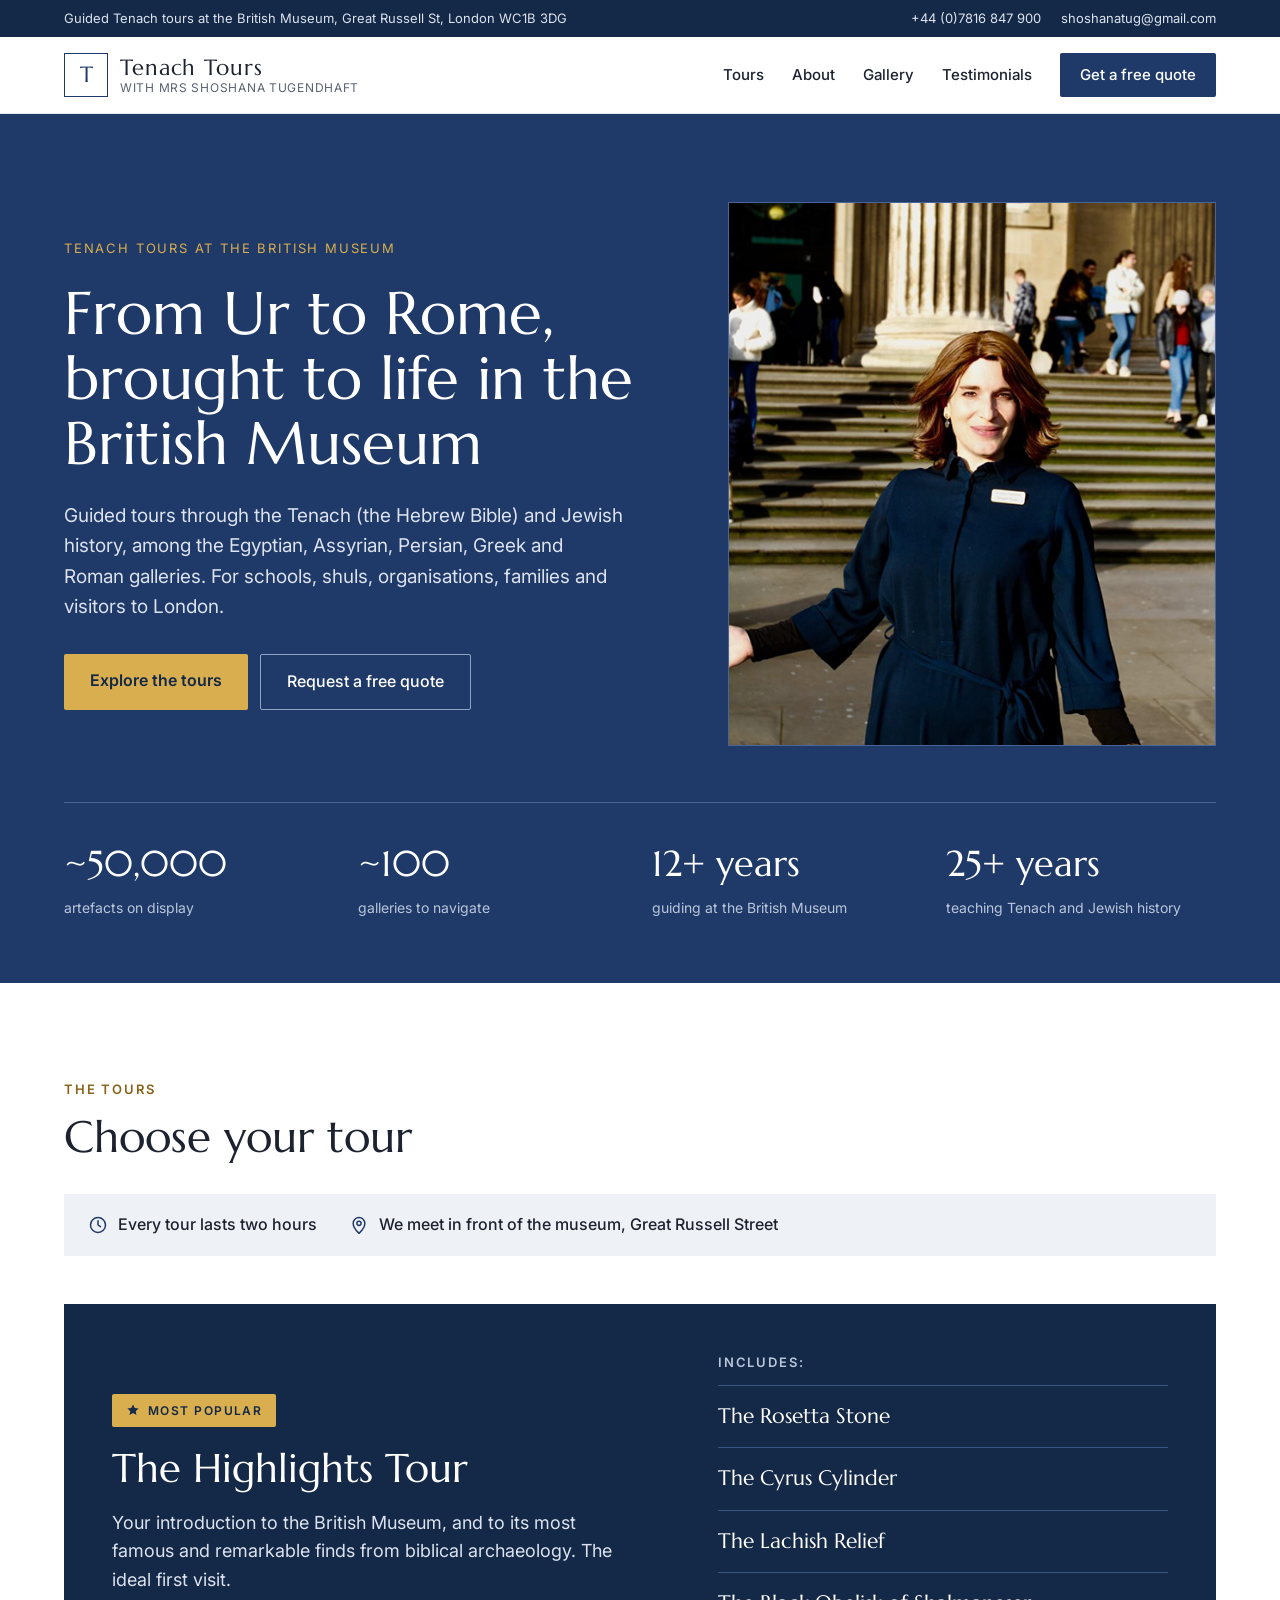
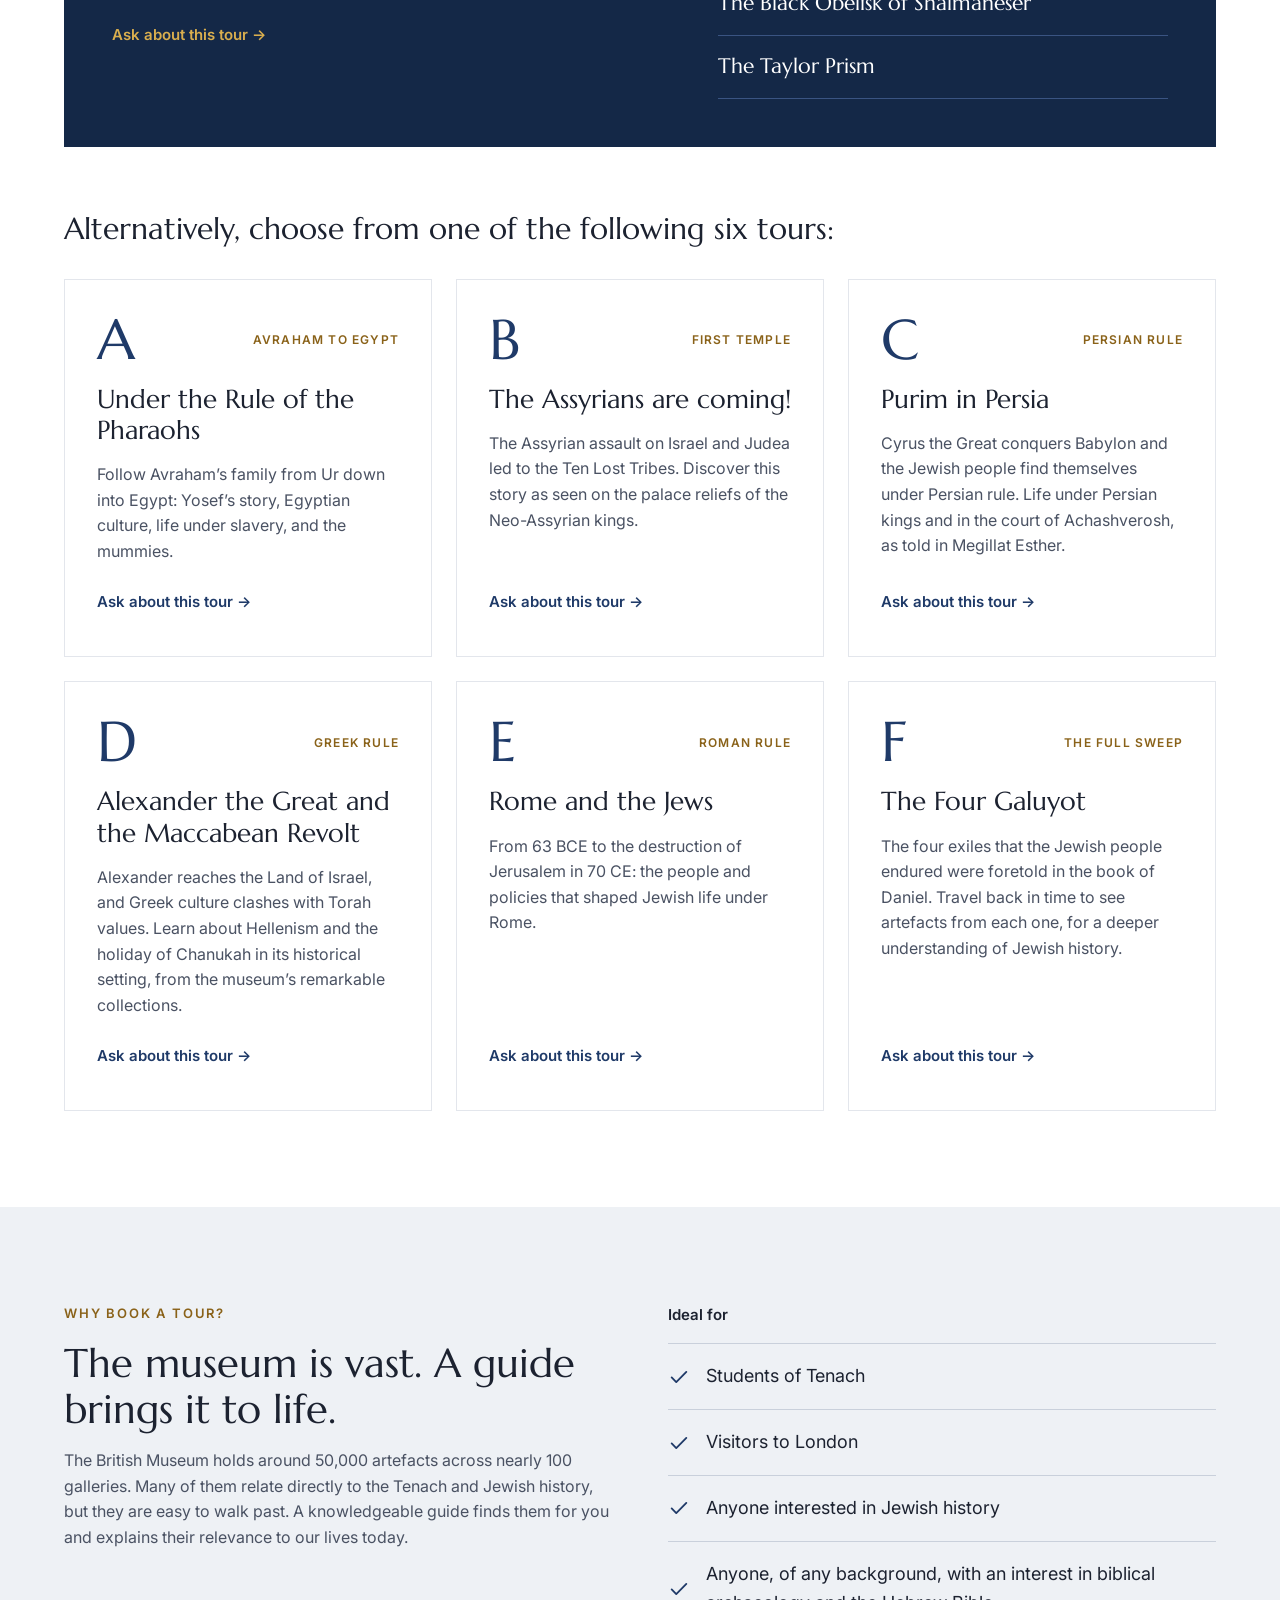
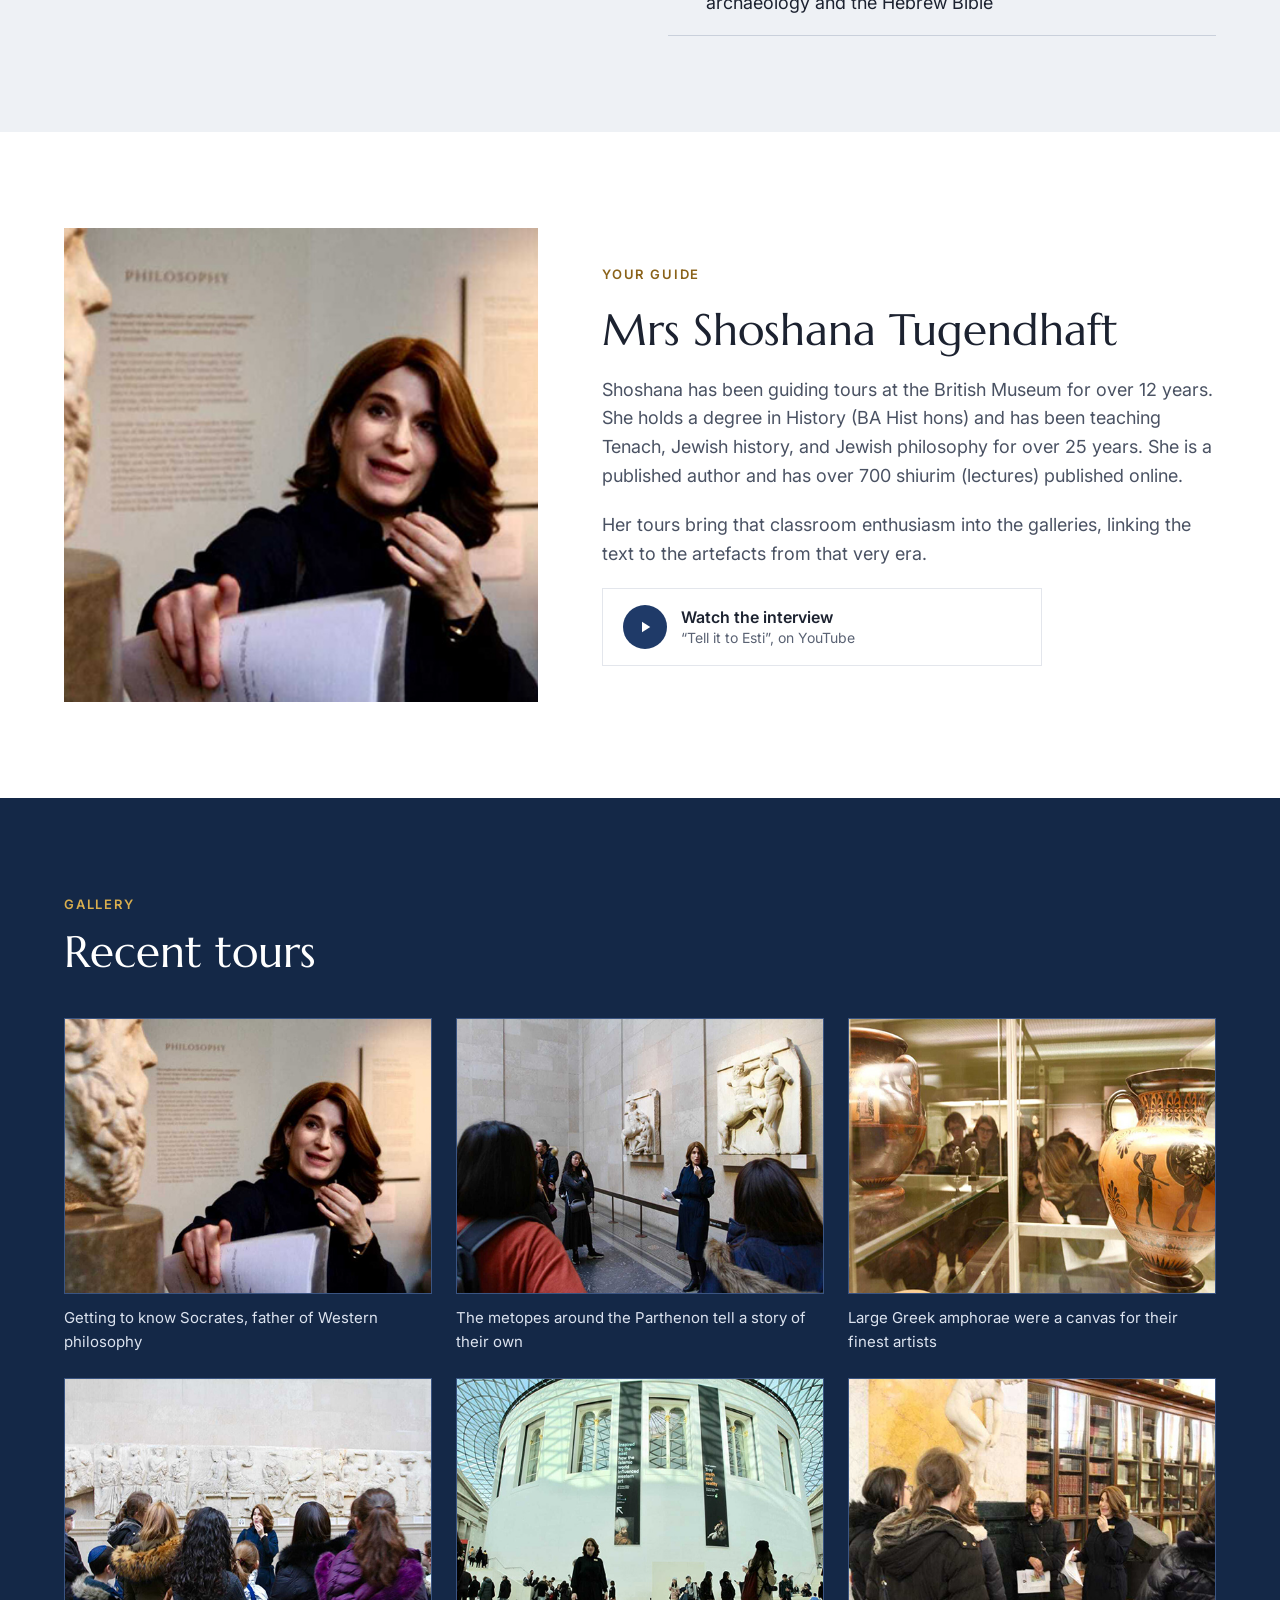
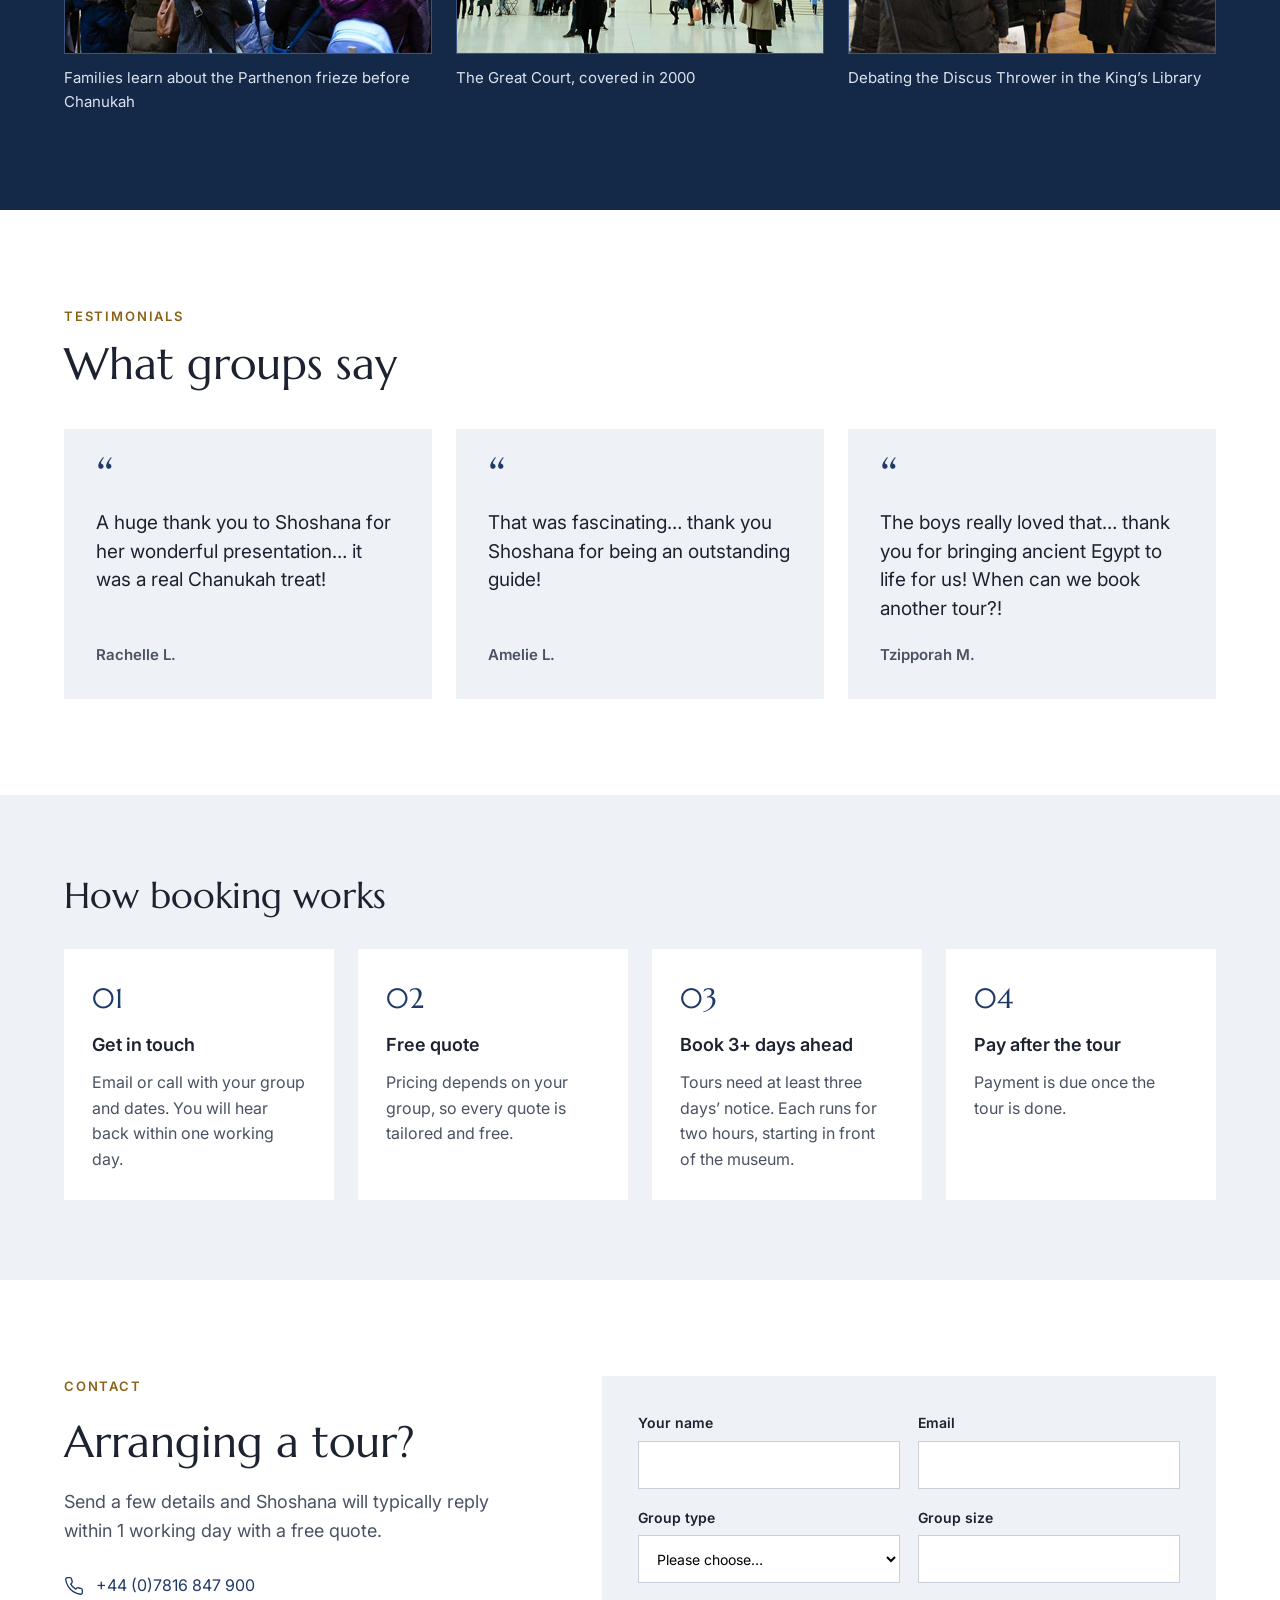
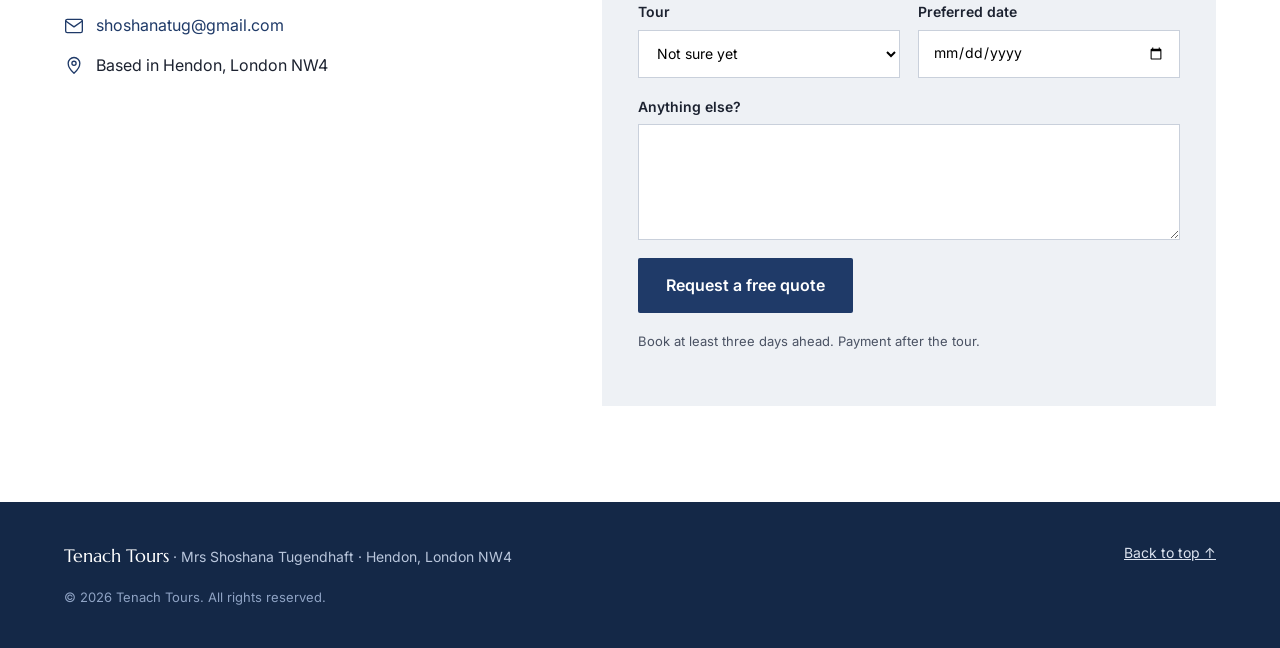
==== commit 1a136623: "revised" ====
--- a/index.html
+++ b/index.html
@@ -1,462 +1,519 @@
-
-<!--
-Author: W3layouts
-Author URL: http://w3layouts.com
-License: Creative Commons Attribution 3.0 Unported
-License URL: http://creativecommons.org/licenses/by/3.0/
--->
-<!DOCTYPE HTML>
-<html>
-
+<!doctype html>
+<html lang="en">
 <head>
-	<link rel="shortcut icon" href="images/favicon.ico" type="image/x-icon">
-	<title>Tenach Tours</title>
-	<meta name="viewport" content="width=device-width, initial-scale=1">
-	<meta http-equiv="Content-Type" content="text/html; charset=utf-8" />
-	<meta name="keywords" content="Tuition Responsive web template, Bootstrap Web Templates, Flat Web Templates, Android Compatible web template,
-Smartphone Compatible web template, free webdesigns for Nokia, Samsung, LG, SonyEricsson, Motorola web design" />
-	<script
-		type="application/x-javascript"> addEventListener("load", function() { setTimeout(hideURLbar, 0); }, false); function hideURLbar(){ window.scrollTo(0,1); } </script>
-	<link href="css/bootstrap.css" rel='stylesheet' type='text/css' />
-	<!-- Custom Theme files -->
-	<link href="css/style.css" rel='stylesheet' type='text/css' />
-	<link href="css/swipebox.css" rel='stylesheet' type='text/css' />
-	<script src="js/jquery-1.11.1.min.js"></script>
-	<script src="js/bootstrap.min.js"></script>
-	<script type="text/javascript" src="js/move-top.js"></script>
-	<script type="text/javascript" src="js/easing.js"></script>
-	<link href='https://fonts.googleapis.com/css?family=Open+Sans:400,600,700' rel='stylesheet' type='text/css'>
-	<!--/script-->
-	<script src="js/modernizr.custom.97074.js"></script>
-
-	<script type="text/javascript">
-		jQuery(document).ready(function ($) {
-			$(".scroll").click(function (event) {
-				event.preventDefault();
-				$('html,body').animate({scrollTop: $(this.hash).offset().top}, 900);
-			});
-		});
-	</script>
-	<!--script-->
-	<script src="js/jquery.swipebox.min.js"></script>
-	<script type="text/javascript">
-		jQuery(function ($) {
-			$(".swipebox").swipebox();
-		});
-	</script>
-
-
-	<script src="https://www.google.com/recaptcha/api.js"></script>
-	<!-- <script src="https://www.google.com/recaptcha/api.js?render=6LefuQgjAAAAAKN4C6QfErqLEDKhaL58zkpE6Hqj"></script> -->
-	<script>
-		const submit = false
-		function recaptchaCallback(token){
-			if(token){
-				document.querySelector('#form-submit-bth').disabled = false
-				submit = true
-			}
-		}
-		function onSubmit(form){
-			console.log(form)
-
-		}
-	</script>
-
-
+<meta charset="utf-8">
+<meta name="viewport" content="width=device-width, initial-scale=1">
+<title>Tenach Tours | Guided Tenach tours at the British Museum</title>
+<meta name="description" content="Guided tours through the Tenach and Jewish history at the British Museum with Mrs Shoshana Tugendhaft. For schools, shuls, organisations and family groups.">
+<meta property="og:title" content="Tenach Tours at the British Museum">
+<meta property="og:description" content="Guided tours through the Tenach and Jewish history, from Ur to Rome.">
+<link rel="canonical" href="https://tenachtours.com/">
+<meta property="og:type" content="website">
+<meta property="og:url" content="https://tenachtours.com/">
+<meta property="og:image" content="https://tenachtours.com/images/shoshana-british-museum.jpg">
+<meta name="twitter:card" content="summary_large_image">
+<link rel="icon" href="favicon.svg" type="image/svg+xml">
+<link rel="preconnect" href="https://fonts.googleapis.com">
+<link rel="preconnect" href="https://fonts.gstatic.com" crossorigin>
+<link href="https://fonts.googleapis.com/css2?family=Marcellus&family=Inter:wght@400;500;600&display=swap" rel="stylesheet">
+<link rel="stylesheet" href="styles.css">
+<script type="application/ld+json">
+{
+ "@context": "https://schema.org",
+ "@graph": [
+  {
+   "@type": "WebSite",
+   "@id": "https://tenachtours.com/#website",
+   "url": "https://tenachtours.com/",
+   "name": "Tenach Tours",
+   "inLanguage": "en-GB"
+  },
+  {
+   "@type": "TouristAttraction",
+   "@id": "#british-museum",
+   "name": "The British Museum",
+   "address": {
+    "@type": "PostalAddress",
+    "streetAddress": "Great Russell Street",
+    "addressLocality": "London",
+    "postalCode": "WC1B 3DG",
+    "addressCountry": "GB"
+   }
+  },
+  {
+   "@type": "Person",
+   "@id": "https://tenachtours.com/#shoshana",
+   "name": "Shoshana Tugendhaft",
+   "honorificPrefix": "Mrs",
+   "jobTitle": "Tour guide",
+   "knowsAbout": [
+    "Tenach",
+    "Hebrew Bible",
+    "Jewish history",
+    "Biblical archaeology",
+    "British Museum"
+   ],
+   "worksFor": {
+    "@id": "https://tenachtours.com/#business"
+   }
+  },
+  {
+   "@type": "LocalBusiness",
+   "@id": "https://tenachtours.com/#business",
+   "name": "Tenach Tours",
+   "url": "https://tenachtours.com/",
+   "description": "Guided tours through the Tenach (the Hebrew Bible) and Jewish history at the British Museum, with Mrs Shoshana Tugendhaft. For schools, shuls, organisations, families and visitors to London.",
+   "image": "https://tenachtours.com/images/shoshana-british-museum.jpg",
+   "telephone": "+447816847900",
+   "email": "shoshanatug@gmail.com",
+   "address": {
+    "@type": "PostalAddress",
+    "addressLocality": "Hendon, London",
+    "postalCode": "NW4",
+    "addressCountry": "GB"
+   },
+   "areaServed": {
+    "@type": "City",
+    "name": "London"
+   },
+   "founder": {
+    "@id": "https://tenachtours.com/#shoshana"
+   },
+   "makesOffer": [
+    {
+     "@type": "Offer",
+     "itemOffered": {
+      "@type": "TouristTrip",
+      "name": "The Highlights Tour",
+      "description": "An introduction to the British Museum and its most famous finds from biblical archaeology, including the Rosetta Stone, the Cyrus Cylinder, the Lachish Relief, the Black Obelisk of Shalmaneser and the Taylor Prism.",
+      "itinerary": {
+       "@id": "#british-museum"
+      }
+     }
+    },
+    {
+     "@type": "Offer",
+     "itemOffered": {
+      "@type": "TouristTrip",
+      "name": "Under the Rule of the Pharaohs",
+      "description": "Follow Avraham's family from Ur down into Egypt: Yosef's story, Egyptian culture, life under slavery, and the mummies.",
+      "itinerary": {
+       "@id": "#british-museum"
+      }
+     }
+    },
+    {
+     "@type": "Offer",
+     "itemOffered": {
+      "@type": "TouristTrip",
+      "name": "The Assyrians are coming!",
+      "description": "The Assyrian assault on Israel and Judea led to the Ten Lost Tribes. Discover this story as seen on the palace reliefs of the Neo-Assyrian kings.",
+      "itinerary": {
+       "@id": "#british-museum"
+      }
+     }
+    },
+    {
+     "@type": "Offer",
+     "itemOffered": {
+      "@type": "TouristTrip",
+      "name": "Purim in Persia",
+      "description": "Cyrus the Great conquers Babylon and the Jewish people find themselves under Persian rule. Life under Persian kings and in the court of Achashverosh, as told in Megillat Esther.",
+      "itinerary": {
+       "@id": "#british-museum"
+      }
+     }
+    },
+    {
+     "@type": "Offer",
+     "itemOffered": {
+      "@type": "TouristTrip",
+      "name": "Alexander the Great and the Maccabean Revolt",
+      "description": "Alexander reaches the Land of Israel, and Greek culture clashes with Torah values. Learn about Hellenism and the holiday of Chanukah in its historical setting, from the museum's remarkable collections.",
+      "itinerary": {
+       "@id": "#british-museum"
+      }
+     }
+    },
+    {
+     "@type": "Offer",
+     "itemOffered": {
+      "@type": "TouristTrip",
+      "name": "Rome and the Jews",
+      "description": "From 63 BCE to the destruction of Jerusalem in 70 CE: the people and policies that shaped Jewish life under Rome.",
+      "itinerary": {
+       "@id": "#british-museum"
+      }
+     }
+    },
+    {
+     "@type": "Offer",
+     "itemOffered": {
+      "@type": "TouristTrip",
+      "name": "The Four Galuyot",
+      "description": "The four exiles that the Jewish people endured were foretold in the book of Daniel. Travel back in time to see artefacts from each one, for a deeper understanding of Jewish history.",
+      "itinerary": {
+       "@id": "#british-museum"
+      }
+     }
+    }
+   ]
+  }
+ ]
+}
+</script>
 </head>
-
 <body>
-	<!--header-->
-	<ul class="side_nav">
-		<li><a class="active scroll" href="#home"></a></li>
-		<li><a class="scroll" href="#tours"></a></li>
-		<li><a class="scroll" href="#about"></a></li>
-		<li><a class="scroll" href="#gallery"></a></li>
-		<li><a class="scroll" href="#test"></a></li>
-		<li><a class="scroll" href="#contact"></a></li>
-	</ul>
-
-	<div class="header-section" id="home">
-		<div class="header-top">
-			<div class="container">
-				<div class="inner-head">
-					<p class="col-md-4 mail"><i class="glyphicon glyphicon-envelope"></i><a
-							href="mailto:shoshanatug@gmail.com">shoshanatug@gmail.com</a></p>
-					<p class="col-md-4 phone"><i class="glyphicon glyphicon-earphone"></i> +44 (0)7816 847 900</p>
-					<p class="col-md-4 location"><i class="glyphicon glyphicon-map-marker"></i>WC1B 3DG</p>
-					<div class="clearfix"></div>
-				</div>
-			</div>
-			<!--	 <div class="down"><a class="scroll" href="#contact"><img src="images/down.png" alt=""/></a></div> -->
-		</div>
-		<!--logo-->
-	</div>
-	<!--banner-->
-	<div class="banner">
-		<div class="banner-top">
-			<h3>Tenach Tours
-				at the British Museum</h3>
-			<a class="ready" href="#">with Mrs Shoshana Tugendhaft</a>
-		</div>
-	</div>
-	<svg id="curveDownColor" xmlns="http://www.w3.org/2000/svg" version="1.1" width="100%" height="100"
-		viewBox="0 0 100 100" preserveAspectRatio="none">
-		<path d="M0 0 C 50 100 80 100 100 0 Z"></path>
-	</svg>
-	<!--start-tours-->
-	<div class="services" id="tours">
-		<div class="container">
-			<h3 class="tittle">Tours</h3>
-			<div class="box2">
-				<div class="col-md-4 s-1"><a href="#">
-						<div class="view view-fifth">
-							<br></br> <img src="images/letter-a-64.png" alt="" />
-					</a>
-					<div class="mask">
-						<p>From the Sumerian city of Ur emerged the patriarchal family of Avraham whose great-grandson Yosef would
-							be led down to Egypt in chains...and would end up saving the region from famine.</p>
-						<p class="p2">Follow the trail of this family down to Egypt, discover the culture of this most mysterious of
-							ancient civilizations, imagine life as a slave under the Pharaoh and meet some awesome real Mummies who
-							used to walk the streets of ancient Egypt!</p>
-					</div>
-					<h3>Under the Rule<br>of the Pharaohs</h3>
-				</div>
-				</a>
-
-			</div>
-			<div class="col-md-4 s-2"><a href="#">
-					<div class="view view-fifth">
-						<br></br> <img src="images/letter-b-64.png" alt="" />
-				</a>
-				<div class="mask">
-					<p>During the First Temple era, Israel and Judea repeatedly came under attack from the superpowers of their
-						day: the Assyrians and the Babylonians.</p>
-					<p class="p2">Come up close and personal to personalities like Sannacheriv and Nevuchadnezzar and discover
-						their methods of warfare. Come and see stunning reliefs directly from their palaces in Nineve and Bavel that
-						bring this tragic chapter of Jewish history to life.</p>
-				</div>
-				<h3>The Assyrians<br>are coming!</h3>
-			</div>
-			</a>
-
-		</div>
-		<div class="col-md-4 s-3"><a href="#">
-				<div class="view view-fifth">
-					<br></br> <img src="images/letter-c-64.png" alt="" />
-			</a>
-			<div class="mask">
-				<p>On the fateful night that Belshazaar saw the writing on the wall, the Persians and Medes took over control of
-					the huge empire the Babylonians had left behind.</p>
-				<p class="p2">The Jews who were now exiled from their land soon found themselves subjects of Achashverosh, whose
-					court was famed for its opulence and decadence. Let Megillat Esther come to life and follow the Jews as they
-					experience the foreign policy of their new rulers.</p>
-			</div>
-			<h3>Purim<br>in Persia</h3>
-		</div>
-		</a>
-
-	</div>
-	<div class="clearfix"></div>
-	</div>
-	</div>
-	</div>
-	<!--end-tours-->
-	<!--start-moretours-->
-	<div class="services" id="moretours">
-		<div class="container">
-			<div class="box2">
-				<div class="col-md-4 s-1"><a href="#">
-						<div class="view view-fifth">
-							<br></br> <img src="images/letter-d-64.png" alt="" />
-					</a>
-					<div class="mask">
-						<p>Alexander the Great brought enlightened Greek civilisation with him when he marched into the land of
-							Israel in 332 BCE. Ultimately though, Greek culture would conflict with Torah values and ignite a clash of
-							civilizations in the land of Israel during the Second Temple period. Come and see the 'beauty of Yafet'
-							and meet some of the personalities that we faced off at the time of the Chanukah story and during the
-							Hellenistic domination of the land of Israel.</p>
-						<p class="p2"></p>
-					</div>
-					<h3>Alexander the Great <br>and the Maccabian Revolt</h3>
-				</div>
-				</a>
-
-			</div>
-			<div class="col-md-4 s-2"><a href="#">
-					<div class="view view-fifth">
-						<br></br> <img src="images/letter-e-64.png" alt="" />
-				</a>
-				<div class="mask">
-					<p>From the year 63 BCE when the Roman General Pompeii marched into Judea and the Temple, the Jews would live
-						under Roman rule and patronage for over five centuries. Come and meet some of the people whose policies
-						deeply affected the lives of the Jews in the Empire. Come and see the soldiers who burned down Jerusalem in
-						70 CE. Come to grips with a civilization that laid the foundation for today’s democracy and yet became the
-						nemesis of the Jewish people in the first century CE..</p>
-					<p class="p2"></p>
-				</div>
-				<h3>Rome<br>and the Jews</h3>
-			</div>
-			</a>
-
-		</div>
-		<div class="col-md-4 s-3"><a href="#">
-				<div class="view view-fifth">
-					<br></br> <img src="images/letter-f-64.png" alt="" />
-			</a>
-			<div class="mask">
-				<p>Nebuchadnezzar in his famous dream envisioned a colossal statue made of four elements, each representing
-					another World Empire under whose domination the Jewish people would live. Travel back in time to experience
-					the four very different cultures that first subdued and then attempted to absorb the eternal people. Surround
-					yourself with artefacts hailing from a glorious past and imagine the long journey of our people.</p>
-				<p class="p2"></p>
-			</div>
-			<h3>The Four<br>Galuyot/Exiles</h3>
-		</div>
-		</a>
-
-	</div>
-	<div class="clearfix"></div>
-	</div>
-	</div>
-	</div>
-	<!--end-moretours-->
-	<!--about-->
-	<!--about-->
-	<div class="about" id="about">
-		<div class="container">
-			<h3 class="tittle ab">About Us</h3>
-			<div class="about-top">
-				<div class="col-md-7 info">
-					<h5>Why Book A Tour?</h5>
-					<p>The world renowned British Museum is a treasure trove of artefacts relating directly or contextually to the
-						narrative of the Tenach and of Jewish history. In all, the museum showcases some 50,000 artefacts in almost
-						100 galleries, covering an area of over 92,000m²! To maximise your time in this vast museum, a tour guide
-						who can identify for you exhibitions of interest, who can bring information to illuminate what you are
-						seeing and who can tell a story that will bring the artefacts to life, is invaluable. If you are a student
-						of the Tenach, if you are a Jew who carries Jewish history in his or her heart, if you have an interest in
-						Biblical archaeology, book a Tenach Tour today for a truly memorable experience! </p>
-
-					<div class="ab-bottom">
-						<h5>About the Tour Guide</h5>
-						<p>Your tour guide, Shoshana Tugendhaft, holds a BA in History and studied Ancient and Medieval Jewish Texts
-							in the Michlala in Jerusalem. She has been a teacher of Tenach, Jewish History and Jewish Philosophy for
-							over 20 years both at high school level and in adult education. In her tours, Shoshana combines her
-							enthusiasm for education with her passion for Jewish History to bring the world famous collections at the
-							museum to life. </p>
-					</div>
-
-				</div>
-				<div class="col-md-5 ab-text">
-					<img src="images/ab2.jpg" alt="" />
-					<div class="quote-author-info padding1">
-						<p>Tour guide Shoshana Tugendhaft welcomes you to the British Museum</p>
-
-					</div>
-					<iframe
-						src="https://www.facebook.com/plugins/video.php?href=https%3A%2F%2Fwww.facebook.com%2Ftellittoesti%2Fvideos%2F2589608784652626%2F&show_text=0&width=360"
-						width="360" height="190" align="center" style="border:none;overflow:hidden" scrolling="no" frameborder="0"
-						allowTransparency="true" allowFullScreen="true"></iframe>
-					<div class="quote-author-info padding1">
-						<p>Interview: "Tell it to Esti"</p>
-
-					</div>
-				</div>
-				<div class="clearfix"></div>
-			</div>
-		</div>
-	</div>
-	<!--//about-->
-
-	<svg id="curveDownColor1" xmlns="http://www.w3.org/2000/svg" version="1.1" width="100%" height="100"
-		viewBox="0 0 100 100" preserveAspectRatio="none">
-		<path d="M0 0 C 50 100 80 100 100 0 Z"></path>
-	</svg>
-	<!--//about-->
-	<!--start-gallery-->
-	<div class="gallery" id="gallery">
-		<div class="container">
-			<h3 class="tittle">Gallery</h3>
-			<iv class="top-gallery">
-				<div class="col-md-4 gallery-grid gallery1">
-					<a href="images/2020one.jpg" class="swipebox"><img src="images/2020one.jpg" class="img-responsive" alt="/">
-						<div class="textbox">
-							<h4>Socrates</h4>
-							<p>Getting to know Getting to know Socrates, father of Western Philosophy</p>
-
-						</div>
-					</a>
-				</div>
-				<div class="col-md-4 gallery-grid gallery1">
-					<a href="images/2020two.jpg" class="swipebox"><img src="images/2020two.jpg" class="img-responsive" alt="/">
-						<div class="textbox">
-							<h4>Metopes</h4>
-							<p>The metopes surrounding the Parthenon tell a story of their own</p>
-
-						</div>
-					</a>
-				</div>
-				<div class="col-md-4 gallery-grid gallery1">
-					<a href="images/2020three.jpg" class="swipebox"><img src="images/2020three.jpg" class="img-responsive"
-							alt="/">
-						<div class="textbox">
-							<h4>Greek Amphorae</h4>
-							<p>Large Greek amphorae were a canvas for their finest artists. What do they reveal about ancient Greek
-								culture?</p>
-
-						</div>
-					</a>
-				</div>
-				<div class="col-md-4 gallery-grid gallery1">
-					<a href="images/2020four.jpg" class="swipebox"><img src="images/2020four.jpg" class="img-responsive" alt="/">
-						<div class="textbox">
-							<h4>Parthenon Frieze</h4>
-							<p>A group of families come to learn about the Parthenon frieze in advance of the Channukah Festival.</p>
-
-						</div>
-					</a>
-				</div>
-				<div class="col-md-4 gallery-grid gallery1">
-					<a href="images/2020five.jpg" class="swipebox"><img src="images/2020five.jpg" class="img-responsive" alt="/">
-						<div class="textbox">
-							<h4>Great Court</h4>
-							<p>The iconic Great Court at the British Museum was covered in the year 2000. It is sure to get a wow!</p>
-
-						</div>
-					</a>
-				</div>
-				<div class="col-md-4 gallery-grid gallery1">
-					<a href="images/2020six.jpg" class="swipebox"><img src="images/2020six.jpg" class="img-responsive" alt="/">
-						<div class="textbox">
-							<h4>Discus Thrower</h4>
-							<p>Debating the Discus Thrower in the King's Library</p>
-						</div>
-					</a>
-				</div>
-				<div class="clearfix"> </div>
-		</div>
-	</div>
-	</div>
-	<!--//gallery-->
-	<!--start-testimonial-->
-	<div class="testimonial" id="test">
-		<div class="container">
-			<h3 class="tittle ab">Testimonials</h3>
-			<div class="wmuSlider example1">
-				<div class="wmuSliderWrapper">
-					<article style="position: absolute; width: 100%; opacity: 0;">
-						<div class="grid-matter-bottom">
-							<div class="col-sm-8 testimonilal_left">
-								<h3>Rach<span class="m_5">elle L.</span></h3>
-								<p><span class="quotes"> </span>A huge thank you to Shoshana for her wonderful presentation...it was a
-									real Channukah treat!<span class="quote_down"></span></p>
-							</div>
-							<div class="col-sm-4">
-								<div class="testimonilal_right">
-									<!--	<img class="img-responsive" src="images/c1.jpg" alt="" /> -->
-								</div>
-							</div>
-							<div class="clearfix"> </div>
-						</div>
-					</article>
-					<article style="position: absolute; width: 100%; opacity: 0;">
-						<div class="grid-matter-bottom">
-							<div class="col-sm-8 testimonilal_left">
-								<h3>Amel<span class="m_5">ie L.</span></h3>
-								<p><span class="quotes"> </span>That was fascinating...thank you Shoshana for being an outstanding
-									guide!<span class="quote_down"></span></p>
-							</div>
-							<div class="col-sm-4">
-								<div class="testimonilal_right">
-									<!--	<img class="img-responsive" src="images/c2.jpg" alt="" /> -->
-								</div>
-							</div>
-							<div class="clearfix"> </div>
-						</div>
-					</article>
-					<article style="position: absolute; width: 100%; opacity: 0;">
-						<div class="grid-matter-bottom">
-							<div class="col-sm-8 testimonilal_left">
-								<h3>Tzippor<span class="m_5">ah M.</span></h3>
-								<p><span class="quotes"> </span>The boys really loved that...thank you for bringing ancient Egypt to
-									life for us! When can we book another tour?!<span class="quote_down"></span></p>
-							</div>
-							<div class="col-sm-4">
-								<div class="testimonilal_right">
-									<!--	<img class="img-responsive" src="images/c1.jpg" alt="" /> -->
-								</div>
-							</div>
-							<div class="clearfix"> </div>
-						</div>
-					</article>
-				</div>
-			</div>
-			<script src="js/jquery.wmuSlider.js"></script>
-			<script>
-				$('.example1').wmuSlider();
-			</script>
-		</div>
-	</div>
-
-	<svg id="curveDownColor1" xmlns="http://www.w3.org/2000/svg" version="1.1" width="100%" height="100"
-		viewBox="0 0 100 100" preserveAspectRatio="none">
-		<path d="M0 0 C 50 100 80 100 100 0 Z"></path>
-	</svg>
-	<!--contact -->
-	<div id="contact" class="contact">
-		<div class="container">
-			<h3 class="tittle">Contact Us</h3>
-			<div class="contact-info">
-				<h6>Do you want to arrange a Tenach Tour for your Group, Organisation, School or Shul? </h6>
-				<p>Get in touch so we can see how we can accommodate you and your group. You should receive a reply to any email
-					within 24 hours. Tours <b>must</b> be arranged at least three days prior to the date of the visit and paid for
-					on completion of the tour. Pricing differs from group to group, please contact us for a free quote today.</p>
-				<div class="con-text">
-					<address>
-						<strong>Mrs Shoshana Tugendhaft | Tenach Tours</strong><br>
-						Hendon<br>
-						London, NW4<br>
-						<abbr title="Phone">P :</abbr> <a href="tel:+447816847900">+44 7816 847 900</a>
-					</address>
-					<address>
-						<strong>Email</strong><br>
-						<a href="mailto:shoshanatug@gmail.com">shoshanatug@gmail.com</a>
-					</address>
-
-				</div>
-			</div>
-			<div class="clearfix"> </div>
-		</div>
-	</div>
-	<!--//contact-->
-
-	<!--start-smooth-scrolling-->
-	<script type="text/javascript">
-		jQuery(document).ready(function ($) {
-			$(".scroll").click(function (event) {
-				event.preventDefault();
-				$('html,body').animate({scrollTop: $(this.hash).offset().top}, 1000);
-			});
-		});
-	</script>
-	<!--start-smoth-scrolling-->
-	<script type="text/javascript">
-		$(document).ready(function () {
-			/*
-			var defaults = {
-					containerID: 'toTop', // fading element id
-				containerHoverID: 'toTopHover', // fading element hover id
-				scrollSpeed: 1200,
-				easingType: 'linear'
-				};
-			*/
-
-			$().UItoTop({easingType: 'easeOutQuart'});
-
-		});
-	</script>
-	<a href="#home" id="toTop" class="scroll" style="display: block;"> <span id="toTopHover" style="opacity: 1;">
-		</span></a>
-
+<a class="skip-link" href="#main">Skip to content</a>
+<div style="width: 100%; font-family: Inter, system-ui, sans-serif; color: #1C2230; background: #FFFFFF; font-size: 16px; line-height: 1.6">
+
+  <!-- Utility strip -->
+  <div style="background: #142847; color: #DCE3EF; font-size: 13px">
+    <div style="max-width: 1200px; margin: 0 auto; padding: 8px 24px; display: flex; flex-wrap: wrap; justify-content: space-between; gap: 8px 24px">
+      <span class="hide-sm">Guided Tenach tours at the British Museum, Great Russell St, London WC1B 3DG</span>
+      <div style="display: flex; flex-wrap: wrap; gap: 20px">
+        <a href="tel:+447816847900" style="color: #DCE3EF; text-decoration: none">+44 (0)7816 847 900</a>
+        <a href="mailto:shoshanatug@gmail.com" style="color: #DCE3EF; text-decoration: none">shoshanatug@gmail.com</a>
+      </div>
+    </div>
+  </div>
+
+  <!-- Nav -->
+  <header style="border-bottom: 1px solid #E3E6EC; background: #FFFFFF">
+    <div style="max-width: 1200px; margin: 0 auto; padding: 16px 24px; display: flex; flex-wrap: wrap; align-items: center; justify-content: space-between; gap: 16px">
+      <a href="#home" style="display: flex; align-items: center; gap: 12px; text-decoration: none; color: #1C2230">
+        <span style="width: 44px; height: 44px; border: 1.5px solid #1F3A68; display: flex; align-items: center; justify-content: center; font-family: Marcellus, serif; font-size: 22px; color: #1F3A68">T</span>
+        <span style="display: flex; flex-direction: column; line-height: 1.15">
+          <span style="font-family: Marcellus, serif; font-size: 22px; letter-spacing: 0.04em">Tenach Tours</span>
+          <span style="font-size: 12px; color: #5A6273; letter-spacing: 0.06em; text-transform: uppercase">with Mrs Shoshana Tugendhaft</span>
+        </span>
+      </a>
+      <nav aria-label="Main" style="display: flex; flex-wrap: wrap; align-items: center; gap: 4px 28px; font-size: 15px; font-weight: 500">
+        <a href="#tours" style="color: #1C2230; text-decoration: none; padding: 10px 0">Tours</a>
+        <a href="#about" style="color: #1C2230; text-decoration: none; padding: 10px 0">About</a>
+        <a href="#gallery" style="color: #1C2230; text-decoration: none; padding: 10px 0">Gallery</a>
+        <a href="#testimonials" style="color: #1C2230; text-decoration: none; padding: 10px 0">Testimonials</a>
+        <a href="#contact" style="background: #1F3A68; color: #FFFFFF; text-decoration: none; padding: 10px 20px; border-radius: 2px">Get a free quote</a>
+      </nav>
+    </div>
+  </header>
+
+  <!-- Hero -->
+  <main id="main"><section id="home" style="background: #1F3A68; color: #FFFFFF">
+    <div style="max-width: 1200px; margin: 0 auto; padding: 88px 24px 0; display: flex; flex-wrap: wrap; gap: 56px; align-items: center">
+      <div style="flex: 1 1 520px; min-width: 0; display: flex; flex-direction: column; gap: 24px">
+        <span style="font-size: 13px; letter-spacing: 0.14em; text-transform: uppercase; color: #D9AE4E">Tenach Tours at the British Museum</span>
+        <h1 class="h-display" style="margin: 0; font-family: Marcellus, serif; font-weight: 400; font-size: 60px; line-height: 1.08">From Ur to Rome, brought to life in the British Museum</h1>
+        <p style="margin: 0; font-size: 19px; color: #DCE3EF; max-width: 560px">Guided tours through the Tenach (the Hebrew Bible) and Jewish history, among the Egyptian, Assyrian, Persian, Greek and Roman galleries. For schools, shuls, organisations, families and visitors to London.</p>
+        <div style="display: flex; flex-wrap: wrap; gap: 12px; padding-top: 8px">
+          <a href="#tours" style="background: #D9AE4E; color: #142847; text-decoration: none; font-weight: 600; padding: 14px 26px; border-radius: 2px">Explore the tours</a>
+          <a href="#contact" style="border: 1px solid #8FA3C4; color: #FFFFFF; text-decoration: none; font-weight: 500; padding: 14px 26px; border-radius: 2px">Request a free quote</a>
+        </div>
+      </div>
+      <div style="flex: 1 1 400px; min-width: 0">
+        <img fetchpriority="high" src="images/shoshana-british-museum.jpg" alt="Shoshana Tugendhaft welcomes you to the British Museum" style="display: block; width: 100%; aspect-ratio: 565 / 630; max-height: 600px; object-fit: cover; object-position: center top; border: 1px solid #4A6496">
+      </div>
+    </div>
+    <!-- Fact band -->
+    <div style="max-width: 1200px; margin: 0 auto; padding: 56px 24px 64px">
+      <div style="display: grid; grid-template-columns: repeat(auto-fit, minmax(200px, 1fr)); gap: 24px; border-top: 1px solid #4A6496; padding-top: 32px">
+        <div style="display: flex; flex-direction: column; gap: 4px"><span style="font-family: Marcellus, serif; font-size: 36px">~50,000</span><span style="font-size: 14px; color: #B9C6DC">artefacts on display</span></div>
+        <div style="display: flex; flex-direction: column; gap: 4px"><span style="font-family: Marcellus, serif; font-size: 36px">~100</span><span style="font-size: 14px; color: #B9C6DC">galleries to navigate</span></div>
+        <div style="display: flex; flex-direction: column; gap: 4px"><span style="font-family: Marcellus, serif; font-size: 36px">12+ years</span><span style="font-size: 14px; color: #B9C6DC">guiding at the British Museum</span></div>
+        <div style="display: flex; flex-direction: column; gap: 4px"><span style="font-family: Marcellus, serif; font-size: 36px">25+ years</span><span style="font-size: 14px; color: #B9C6DC">teaching Tenach and Jewish history</span></div>
+      </div>
+    </div>
+  </section>
+
+  <!-- Tours -->
+  <section id="tours" style="background: #FFFFFF">
+    <div style="max-width: 1200px; margin: 0 auto; padding: 96px 24px; display: flex; flex-direction: column; gap: 48px">
+      <div style="display: flex; flex-direction: column; gap: 12px">
+        <span style="font-size: 13px; letter-spacing: 0.14em; text-transform: uppercase; color: #8A6219; font-weight: 600">The tours</span>
+        <h2 class="h-section" style="margin: 0; font-family: Marcellus, serif; font-weight: 400; font-size: 44px; line-height: 1.15">Choose your tour</h2>
+      </div>
+
+      <div style="display: flex; flex-wrap: wrap; gap: 12px 32px; margin-top: -16px; padding: 18px 24px; background: #EEF1F5; font-size: 16px; font-weight: 500;">
+        <span style="display: flex; align-items: center; gap: 10px"><svg aria-hidden="true" width="20" height="20" viewBox="0 0 24 24" fill="none" stroke="#1F3A68" stroke-width="1.8" stroke-linecap="round" stroke-linejoin="round"><circle cx="12" cy="12" r="9"></circle><path d="M12 7v5l3 2"></path></svg>Every tour lasts two hours</span>
+        <span style="display: flex; align-items: center; gap: 10px"><svg aria-hidden="true" width="20" height="20" viewBox="0 0 24 24" fill="none" stroke="#1F3A68" stroke-width="1.8" stroke-linecap="round" stroke-linejoin="round"><path d="M12 22s7-6.2 7-12a7 7 0 0 0-14 0c0 5.8 7 12 7 12z"></path><circle cx="12" cy="10" r="2.5"></circle></svg>We meet in front of the museum, Great Russell Street</span>
+      </div>
+
+      <article style="background: #142847; color: #FFFFFF; padding: 48px; display: flex; flex-wrap: wrap; gap: 40px 56px; align-items: center">
+        <div style="flex: 1 1 460px; min-width: 0; display: flex; flex-direction: column; gap: 18px; align-items: flex-start">
+          <span style="display: flex; align-items: center; gap: 8px; background: #D9AE4E; color: #142847; font-size: 12px; font-weight: 600; letter-spacing: 0.12em; text-transform: uppercase; padding: 7px 14px; border-radius: 2px"><svg aria-hidden="true" width="14" height="14" viewBox="0 0 24 24" fill="currentColor"><path d="M12 2.5l2.9 6.1 6.6.8-4.9 4.6 1.3 6.6L12 17.3l-5.9 3.3 1.3-6.6-4.9-4.6 6.6-.8z"></path></svg>Most popular</span>
+          <h3 style="margin: 0; font-family: Marcellus, serif; font-weight: 400; font-size: 40px; line-height: 1.15">The Highlights Tour</h3>
+          <p style="margin: 0; color: #DCE3EF; font-size: 18px; max-width: 520px">Your introduction to the British Museum, and to its most famous and remarkable finds from biblical archaeology. The ideal first visit.</p>
+          <a href="#contact" style="color: #D9AE4E; font-weight: 600; font-size: 15px; text-decoration: none; padding: 10px 0">Ask about this tour →</a>
+        </div>
+        <div style="flex: 1 1 360px; min-width: 0; display: flex; flex-direction: column; gap: 12px">
+          <span style="font-size: 13px; letter-spacing: 0.14em; text-transform: uppercase; color: #B9C6DC; font-weight: 600">Includes:</span>
+          <ul style="margin: 0; padding: 0; list-style: none; display: flex; flex-direction: column; border-top: 1px solid #3A5482">
+            <li style="padding: 14px 0; border-bottom: 1px solid #3A5482; font-family: Marcellus, serif; font-size: 21px">The Rosetta Stone</li>
+            <li style="padding: 14px 0; border-bottom: 1px solid #3A5482; font-family: Marcellus, serif; font-size: 21px">The Cyrus Cylinder</li>
+            <li style="padding: 14px 0; border-bottom: 1px solid #3A5482; font-family: Marcellus, serif; font-size: 21px">The Lachish Relief</li>
+            <li style="padding: 14px 0; border-bottom: 1px solid #3A5482; font-family: Marcellus, serif; font-size: 21px">The Black Obelisk of Shalmaneser</li>
+            <li style="padding: 14px 0; border-bottom: 1px solid #3A5482; font-family: Marcellus, serif; font-size: 21px">The Taylor Prism</li>
+          </ul>
+        </div>
+      </article>
+
+      <h3 style="margin: 16px 0 -16px; font-family: Marcellus, serif; font-weight: 400; font-size: 30px; line-height: 1.2">Alternatively, choose from one of the following six tours:</h3>
+
+      <div style="display: grid; grid-template-columns: repeat(auto-fit, minmax(340px, 1fr)); gap: 24px">
+        
+          <article style="border: 1px solid #E3E6EC; padding: 32px; display: flex; flex-direction: column; gap: 16px; background: #FFFFFF">
+            <div style="display: flex; align-items: center; justify-content: space-between; gap: 16px">
+              <span style="font-family: Marcellus, serif; font-size: 56px; line-height: 1; color: #1F3A68">A</span>
+              <span style="font-size: 12px; letter-spacing: 0.1em; text-transform: uppercase; color: #8A6219; font-weight: 600; text-align: right">Avraham to Egypt</span>
+            </div>
+            <h3 style="margin: 0; font-family: Marcellus, serif; font-weight: 400; font-size: 26px; line-height: 1.2">Under the Rule of the Pharaohs</h3>
+            <p style="margin: 0; color: #4A5263; flex-grow: 1">Follow Avraham’s family from Ur down into Egypt: Yosef’s story, Egyptian culture, life under slavery, and the mummies.</p>
+            <a href="#contact" style="font-weight: 600; font-size: 15px; text-decoration: none; padding: 10px 0">Ask about this tour →</a>
+          </article>
+        
+          <article style="border: 1px solid #E3E6EC; padding: 32px; display: flex; flex-direction: column; gap: 16px; background: #FFFFFF">
+            <div style="display: flex; align-items: center; justify-content: space-between; gap: 16px">
+              <span style="font-family: Marcellus, serif; font-size: 56px; line-height: 1; color: #1F3A68">B</span>
+              <span style="font-size: 12px; letter-spacing: 0.1em; text-transform: uppercase; color: #8A6219; font-weight: 600; text-align: right">First Temple</span>
+            </div>
+            <h3 style="margin: 0; font-family: Marcellus, serif; font-weight: 400; font-size: 26px; line-height: 1.2">The Assyrians are coming!</h3>
+            <p style="margin: 0; color: #4A5263; flex-grow: 1">The Assyrian assault on Israel and Judea led to the Ten Lost Tribes. Discover this story as seen on the palace reliefs of the Neo-Assyrian kings.</p>
+            <a href="#contact" style="font-weight: 600; font-size: 15px; text-decoration: none; padding: 10px 0">Ask about this tour →</a>
+          </article>
+        
+          <article style="border: 1px solid #E3E6EC; padding: 32px; display: flex; flex-direction: column; gap: 16px; background: #FFFFFF">
+            <div style="display: flex; align-items: center; justify-content: space-between; gap: 16px">
+              <span style="font-family: Marcellus, serif; font-size: 56px; line-height: 1; color: #1F3A68">C</span>
+              <span style="font-size: 12px; letter-spacing: 0.1em; text-transform: uppercase; color: #8A6219; font-weight: 600; text-align: right">Persian rule</span>
+            </div>
+            <h3 style="margin: 0; font-family: Marcellus, serif; font-weight: 400; font-size: 26px; line-height: 1.2">Purim in Persia</h3>
+            <p style="margin: 0; color: #4A5263; flex-grow: 1">Cyrus the Great conquers Babylon and the Jewish people find themselves under Persian rule. Life under Persian kings and in the court of Achashverosh, as told in Megillat Esther.</p>
+            <a href="#contact" style="font-weight: 600; font-size: 15px; text-decoration: none; padding: 10px 0">Ask about this tour →</a>
+          </article>
+        
+          <article style="border: 1px solid #E3E6EC; padding: 32px; display: flex; flex-direction: column; gap: 16px; background: #FFFFFF">
+            <div style="display: flex; align-items: center; justify-content: space-between; gap: 16px">
+              <span style="font-family: Marcellus, serif; font-size: 56px; line-height: 1; color: #1F3A68">D</span>
+              <span style="font-size: 12px; letter-spacing: 0.1em; text-transform: uppercase; color: #8A6219; font-weight: 600; text-align: right">Greek rule</span>
+            </div>
+            <h3 style="margin: 0; font-family: Marcellus, serif; font-weight: 400; font-size: 26px; line-height: 1.2">Alexander the Great and the Maccabean Revolt</h3>
+            <p style="margin: 0; color: #4A5263; flex-grow: 1">Alexander reaches the Land of Israel, and Greek culture clashes with Torah values. Learn about Hellenism and the holiday of Chanukah in its historical setting, from the museum’s remarkable collections.</p>
+            <a href="#contact" style="font-weight: 600; font-size: 15px; text-decoration: none; padding: 10px 0">Ask about this tour →</a>
+          </article>
+        
+          <article style="border: 1px solid #E3E6EC; padding: 32px; display: flex; flex-direction: column; gap: 16px; background: #FFFFFF">
+            <div style="display: flex; align-items: center; justify-content: space-between; gap: 16px">
+              <span style="font-family: Marcellus, serif; font-size: 56px; line-height: 1; color: #1F3A68">E</span>
+              <span style="font-size: 12px; letter-spacing: 0.1em; text-transform: uppercase; color: #8A6219; font-weight: 600; text-align: right">Roman rule</span>
+            </div>
+            <h3 style="margin: 0; font-family: Marcellus, serif; font-weight: 400; font-size: 26px; line-height: 1.2">Rome and the Jews</h3>
+            <p style="margin: 0; color: #4A5263; flex-grow: 1">From 63 BCE to the destruction of Jerusalem in 70 CE: the people and policies that shaped Jewish life under Rome.</p>
+            <a href="#contact" style="font-weight: 600; font-size: 15px; text-decoration: none; padding: 10px 0">Ask about this tour →</a>
+          </article>
+        
+          <article style="border: 1px solid #E3E6EC; padding: 32px; display: flex; flex-direction: column; gap: 16px; background: #FFFFFF">
+            <div style="display: flex; align-items: center; justify-content: space-between; gap: 16px">
+              <span style="font-family: Marcellus, serif; font-size: 56px; line-height: 1; color: #1F3A68">F</span>
+              <span style="font-size: 12px; letter-spacing: 0.1em; text-transform: uppercase; color: #8A6219; font-weight: 600; text-align: right">The full sweep</span>
+            </div>
+            <h3 style="margin: 0; font-family: Marcellus, serif; font-weight: 400; font-size: 26px; line-height: 1.2">The Four Galuyot</h3>
+            <p style="margin: 0; color: #4A5263; flex-grow: 1">The four exiles that the Jewish people endured were foretold in the book of Daniel. Travel back in time to see artefacts from each one, for a deeper understanding of Jewish history.</p>
+            <a href="#contact" style="font-weight: 600; font-size: 15px; text-decoration: none; padding: 10px 0">Ask about this tour →</a>
+          </article>
+        
+      </div>
+    </div>
+  </section>
+
+  <!-- Why book -->
+  <section style="background: #EEF1F5">
+    <div style="max-width: 1200px; margin: 0 auto; padding: 96px 24px; display: flex; flex-wrap: wrap; gap: 56px">
+      <div style="flex: 1 1 420px; min-width: 0; display: flex; flex-direction: column; gap: 16px">
+        <span style="font-size: 13px; letter-spacing: 0.14em; text-transform: uppercase; color: #8A6219; font-weight: 600">Why book a tour?</span>
+        <h2 class="h-section" style="margin: 0; font-family: Marcellus, serif; font-weight: 400; font-size: 40px; line-height: 1.15">The museum is vast. A guide brings it to life.</h2>
+        <p style="margin: 0; color: #4A5263">The British Museum holds around 50,000 artefacts across nearly 100 galleries. Many of them relate directly to the Tenach and Jewish history, but they are easy to walk past. A knowledgeable guide finds them for you and explains their relevance to our lives today.</p>
+      </div>
+      <div style="flex: 1 1 420px; min-width: 0; display: flex; flex-direction: column; gap: 16px">
+        <span style="font-size: 15px; font-weight: 600">Ideal for</span>
+        <div style="display: flex; flex-direction: column; border-top: 1px solid #C9D0DB">
+          <div style="display: flex; gap: 16px; align-items: center; padding: 18px 0; border-bottom: 1px solid #C9D0DB"><svg aria-hidden="true" width="22" height="22" viewBox="0 0 24 24" fill="none" stroke="#1F3A68" stroke-width="2" stroke-linecap="round" stroke-linejoin="round" style="flex-shrink: 0"><path d="M4 12.5l5 5L20 6.5"></path></svg><span style="font-size: 18px">Students of Tenach</span></div>
+          <div style="display: flex; gap: 16px; align-items: center; padding: 18px 0; border-bottom: 1px solid #C9D0DB"><svg aria-hidden="true" width="22" height="22" viewBox="0 0 24 24" fill="none" stroke="#1F3A68" stroke-width="2" stroke-linecap="round" stroke-linejoin="round" style="flex-shrink: 0"><path d="M4 12.5l5 5L20 6.5"></path></svg><span style="font-size: 18px">Visitors to London</span></div>
+          <div style="display: flex; gap: 16px; align-items: center; padding: 18px 0; border-bottom: 1px solid #C9D0DB"><svg aria-hidden="true" width="22" height="22" viewBox="0 0 24 24" fill="none" stroke="#1F3A68" stroke-width="2" stroke-linecap="round" stroke-linejoin="round" style="flex-shrink: 0"><path d="M4 12.5l5 5L20 6.5"></path></svg><span style="font-size: 18px">Anyone interested in Jewish history</span></div>
+          <div style="display: flex; gap: 16px; align-items: center; padding: 18px 0; border-bottom: 1px solid #C9D0DB"><svg aria-hidden="true" width="22" height="22" viewBox="0 0 24 24" fill="none" stroke="#1F3A68" stroke-width="2" stroke-linecap="round" stroke-linejoin="round" style="flex-shrink: 0"><path d="M4 12.5l5 5L20 6.5"></path></svg><span style="font-size: 18px">Anyone, of any background, with an interest in biblical archaeology and the Hebrew Bible</span></div>
+        </div>
+      </div>
+    </div>
+  </section>
+
+  <!-- About -->
+  <section id="about" style="background: #FFFFFF">
+    <div style="max-width: 1200px; margin: 0 auto; padding: 96px 24px; display: flex; flex-wrap: wrap; gap: 64px; align-items: center">
+      <div style="flex: 1 1 380px; min-width: 0">
+        <img loading="lazy" src="images/socrates.jpg" alt="Shoshana Tugendhaft guiding a group beside a bust of Socrates" style="display: block; width: 100%; aspect-ratio: 1 / 1; object-fit: cover; object-position: 68% center">
+      </div>
+      <div style="flex: 1 1 520px; min-width: 0; display: flex; flex-direction: column; gap: 20px">
+        <span style="font-size: 13px; letter-spacing: 0.14em; text-transform: uppercase; color: #8A6219; font-weight: 600">Your guide</span>
+        <h2 class="h-section" style="margin: 0; font-family: Marcellus, serif; font-weight: 400; font-size: 44px; line-height: 1.15">Mrs Shoshana Tugendhaft</h2>
+        <p style="margin: 0; color: #4A5263; font-size: 18px">Shoshana has been guiding tours at the British Museum for over 12 years. She holds a degree in History (BA Hist hons) and has been teaching Tenach, Jewish history, and Jewish philosophy for over 25 years. She is a published author and has over 700 shiurim (lectures) published online.</p>
+        <p style="margin: 0; color: #4A5263; font-size: 18px">Her tours bring that classroom enthusiasm into the galleries, linking the text to the artefacts from that very era.</p>
+        <button type="button" data-open-video style="display: flex; align-items: center; gap: 14px; text-align: left; font: inherit; cursor: pointer; background: #FFFFFF; border: 1px solid #E3E6EC; padding: 16px 20px; max-width: 440px; color: #1C2230">
+          <span style="width: 44px; height: 44px; border-radius: 50%; background: #1F3A68; color: #FFFFFF; display: flex; align-items: center; justify-content: center; flex-shrink: 0">
+            <svg aria-hidden="true" width="18" height="18" viewBox="0 0 24 24" fill="currentColor"><path d="M8 5v14l11-7z"></path></svg>
+          </span>
+          <span style="display: flex; flex-direction: column; line-height: 1.35"><span style="font-weight: 600">Watch the interview</span><span style="font-size: 14px; color: #5A6273">“Tell it to Esti”, on YouTube</span></span>
+        </button>
+      </div>
+    </div>
+  </section>
+
+  <!-- Gallery -->
+  <section id="gallery" style="background: #142847; color: #FFFFFF">
+    <div style="max-width: 1200px; margin: 0 auto; padding: 96px 24px; display: flex; flex-direction: column; gap: 40px">
+      <div style="display: flex; flex-direction: column; gap: 12px">
+        <span style="font-size: 13px; letter-spacing: 0.14em; text-transform: uppercase; color: #D9AE4E; font-weight: 600">Gallery</span>
+        <h2 class="h-section" style="margin: 0; font-family: Marcellus, serif; font-weight: 400; font-size: 44px; line-height: 1.15">Recent tours</h2>
+      </div>
+      <div style="display: grid; grid-template-columns: repeat(auto-fit, minmax(320px, 1fr)); gap: 24px">
+        
+          <figure style="margin: 0; display: flex; flex-direction: column; gap: 12px">
+            <img loading="lazy" src="images/socrates.jpg" alt="Getting to know Socrates, father of Western philosophy" style="display: block; width: 100%; aspect-ratio: 4 / 3; object-fit: cover; border: 1px solid #3A5482">
+            <figcaption style="font-size: 15px; color: #DCE3EF">Getting to know Socrates, father of Western philosophy</figcaption>
+          </figure>
+        
+          <figure style="margin: 0; display: flex; flex-direction: column; gap: 12px">
+            <img loading="lazy" src="images/parthenon-metopes.jpg" alt="The metopes around the Parthenon tell a story of their own" style="display: block; width: 100%; aspect-ratio: 4 / 3; object-fit: cover; border: 1px solid #3A5482">
+            <figcaption style="font-size: 15px; color: #DCE3EF">The metopes around the Parthenon tell a story of their own</figcaption>
+          </figure>
+        
+          <figure style="margin: 0; display: flex; flex-direction: column; gap: 12px">
+            <img loading="lazy" src="images/greek-amphorae.jpg" alt="Large Greek amphorae were a canvas for their finest artists" style="display: block; width: 100%; aspect-ratio: 4 / 3; object-fit: cover; border: 1px solid #3A5482">
+            <figcaption style="font-size: 15px; color: #DCE3EF">Large Greek amphorae were a canvas for their finest artists</figcaption>
+          </figure>
+        
+          <figure style="margin: 0; display: flex; flex-direction: column; gap: 12px">
+            <img loading="lazy" src="images/parthenon-frieze.jpg" alt="Families learn about the Parthenon frieze before Chanukah" style="display: block; width: 100%; aspect-ratio: 4 / 3; object-fit: cover; border: 1px solid #3A5482">
+            <figcaption style="font-size: 15px; color: #DCE3EF">Families learn about the Parthenon frieze before Chanukah</figcaption>
+          </figure>
+        
+          <figure style="margin: 0; display: flex; flex-direction: column; gap: 12px">
+            <img loading="lazy" src="images/great-court.jpg" alt="The Great Court, covered in 2000" style="display: block; width: 100%; aspect-ratio: 4 / 3; object-fit: cover; border: 1px solid #3A5482">
+            <figcaption style="font-size: 15px; color: #DCE3EF">The Great Court, covered in 2000</figcaption>
+          </figure>
+        
+          <figure style="margin: 0; display: flex; flex-direction: column; gap: 12px">
+            <img loading="lazy" src="images/discus-thrower.jpg" alt="Debating the Discus Thrower in the King’s Library" style="display: block; width: 100%; aspect-ratio: 4 / 3; object-fit: cover; border: 1px solid #3A5482">
+            <figcaption style="font-size: 15px; color: #DCE3EF">Debating the Discus Thrower in the King’s Library</figcaption>
+          </figure>
+        
+      </div>
+    </div>
+  </section>
+
+  <!-- Testimonials -->
+  <section id="testimonials" style="background: #FFFFFF">
+    <div style="max-width: 1200px; margin: 0 auto; padding: 96px 24px; display: flex; flex-direction: column; gap: 40px">
+      <div style="display: flex; flex-direction: column; gap: 12px">
+        <span style="font-size: 13px; letter-spacing: 0.14em; text-transform: uppercase; color: #8A6219; font-weight: 600">Testimonials</span>
+        <h2 class="h-section" style="margin: 0; font-family: Marcellus, serif; font-weight: 400; font-size: 44px; line-height: 1.15">What groups say</h2>
+      </div>
+      <div style="display: grid; grid-template-columns: repeat(auto-fit, minmax(300px, 1fr)); gap: 24px">
+        
+          <blockquote style="margin: 0; padding: 32px; background: #EEF1F5; display: flex; flex-direction: column; gap: 20px">
+            <span aria-hidden="true" style="font-family: Marcellus, serif; font-size: 56px; line-height: 0.6; color: #1F3A68; height: 28px">“</span>
+            <p style="margin: 0; font-size: 19px; line-height: 1.5; flex-grow: 1">A huge thank you to Shoshana for her wonderful presentation… it was a real Chanukah treat!</p>
+            <cite style="font-style: normal; font-weight: 600; font-size: 15px; color: #4A5263">Rachelle L.</cite>
+          </blockquote>
+        
+          <blockquote style="margin: 0; padding: 32px; background: #EEF1F5; display: flex; flex-direction: column; gap: 20px">
+            <span aria-hidden="true" style="font-family: Marcellus, serif; font-size: 56px; line-height: 0.6; color: #1F3A68; height: 28px">“</span>
+            <p style="margin: 0; font-size: 19px; line-height: 1.5; flex-grow: 1">That was fascinating… thank you Shoshana for being an outstanding guide!</p>
+            <cite style="font-style: normal; font-weight: 600; font-size: 15px; color: #4A5263">Amelie L.</cite>
+          </blockquote>
+        
+          <blockquote style="margin: 0; padding: 32px; background: #EEF1F5; display: flex; flex-direction: column; gap: 20px">
+            <span aria-hidden="true" style="font-family: Marcellus, serif; font-size: 56px; line-height: 0.6; color: #1F3A68; height: 28px">“</span>
+            <p style="margin: 0; font-size: 19px; line-height: 1.5; flex-grow: 1">The boys really loved that… thank you for bringing ancient Egypt to life for us! When can we book another tour?!</p>
+            <cite style="font-style: normal; font-weight: 600; font-size: 15px; color: #4A5263">Tzipporah M.</cite>
+          </blockquote>
+        
+      </div>
+    </div>
+  </section>
+
+  <!-- How booking works -->
+  <section style="background: #EEF1F5">
+    <div style="max-width: 1200px; margin: 0 auto; padding: 80px 24px; display: flex; flex-direction: column; gap: 32px">
+      <h2 class="h-section" style="margin: 0; font-family: Marcellus, serif; font-weight: 400; font-size: 36px; line-height: 1.15">How booking works</h2>
+      <div style="display: grid; grid-template-columns: repeat(auto-fit, minmax(240px, 1fr)); gap: 24px">
+        <div style="background: #FFFFFF; padding: 28px; display: flex; flex-direction: column; gap: 10px"><span style="font-family: Marcellus, serif; font-size: 28px; color: #1F3A68">01</span><span style="font-weight: 600; font-size: 18px">Get in touch</span><span style="color: #4A5263">Email or call with your group and dates. You will hear back within one working day.</span></div>
+        <div style="background: #FFFFFF; padding: 28px; display: flex; flex-direction: column; gap: 10px"><span style="font-family: Marcellus, serif; font-size: 28px; color: #1F3A68">02</span><span style="font-weight: 600; font-size: 18px">Free quote</span><span style="color: #4A5263">Pricing depends on your group, so every quote is tailored and free.</span></div>
+        <div style="background: #FFFFFF; padding: 28px; display: flex; flex-direction: column; gap: 10px"><span style="font-family: Marcellus, serif; font-size: 28px; color: #1F3A68">03</span><span style="font-weight: 600; font-size: 18px">Book 3+ days ahead</span><span style="color: #4A5263">Tours need at least three days’ notice. Each runs for two hours, starting in front of the museum.</span></div>
+        <div style="background: #FFFFFF; padding: 28px; display: flex; flex-direction: column; gap: 10px"><span style="font-family: Marcellus, serif; font-size: 28px; color: #1F3A68">04</span><span style="font-weight: 600; font-size: 18px">Pay after the tour</span><span style="color: #4A5263">Payment is due once the tour is done.</span></div>
+      </div>
+    </div>
+  </section>
+
+  <!-- Contact -->
+  <section id="contact" style="background: #FFFFFF">
+    <div style="max-width: 1200px; margin: 0 auto; padding: 96px 24px; display: flex; flex-wrap: wrap; gap: 64px">
+      <div style="flex: 1 1 380px; min-width: 0; display: flex; flex-direction: column; gap: 20px">
+        <span style="font-size: 13px; letter-spacing: 0.14em; text-transform: uppercase; color: #8A6219; font-weight: 600">Contact</span>
+        <h2 class="h-section" style="margin: 0; font-family: Marcellus, serif; font-weight: 400; font-size: 44px; line-height: 1.15">Arranging a tour?</h2>
+        <p style="margin: 0; color: #4A5263; font-size: 18px">Send a few details and Shoshana will typically reply within 1 working day with a free quote.</p>
+        <div style="display: flex; flex-direction: column; gap: 14px; padding-top: 8px; font-size: 16px">
+          <div style="display: flex; gap: 12px; align-items: center"><svg aria-hidden="true" width="20" height="20" viewBox="0 0 24 24" fill="none" stroke="#1F3A68" stroke-width="1.6" stroke-linecap="round" stroke-linejoin="round"><path d="M22 16.9v3a2 2 0 0 1-2.2 2 19.8 19.8 0 0 1-8.6-3.1 19.5 19.5 0 0 1-6-6A19.8 19.8 0 0 1 2.1 4.2 2 2 0 0 1 4.1 2h3a2 2 0 0 1 2 1.7c.1.9.4 1.8.7 2.7a2 2 0 0 1-.5 2.1L8 9.8a16 16 0 0 0 6 6l1.3-1.3a2 2 0 0 1 2.1-.4c.9.3 1.8.6 2.7.7a2 2 0 0 1 1.7 2z"></path></svg><a href="tel:+447816847900" style="text-decoration: none">+44 (0)7816 847 900</a></div>
+          <div style="display: flex; gap: 12px; align-items: center"><svg aria-hidden="true" width="20" height="20" viewBox="0 0 24 24" fill="none" stroke="#1F3A68" stroke-width="1.6" stroke-linecap="round" stroke-linejoin="round"><rect x="2" y="4" width="20" height="16" rx="2"></rect><path d="M22 6l-10 7L2 6"></path></svg><a href="mailto:shoshanatug@gmail.com" style="text-decoration: none">shoshanatug@gmail.com</a></div>
+          <div style="display: flex; gap: 12px; align-items: center"><svg aria-hidden="true" width="20" height="20" viewBox="0 0 24 24" fill="none" stroke="#1F3A68" stroke-width="1.6" stroke-linecap="round" stroke-linejoin="round"><path d="M12 22s7-6.2 7-12a7 7 0 0 0-14 0c0 5.8 7 12 7 12z"></path><circle cx="12" cy="10" r="2.5"></circle></svg><span>Based in Hendon, London NW4</span></div>
+        </div>
+      </div>
+      <form id="quote-form" novalidate style="flex: 1 1 520px; min-width: 0; display: flex; flex-direction: column; gap: 18px; background: #EEF1F5; padding: 36px">
+        <div style="display: flex; flex-wrap: wrap; gap: 18px">
+          <label style="flex: 1 1 220px; display: flex; flex-direction: column; gap: 6px; font-size: 14px; font-weight: 600">Your name<input name="name" id="f-name" required type="text" style="height: 48px; border: 1px solid #C9D0DB; background: #FFFFFF; padding: 0 14px; font: inherit; font-weight: 400"></label>
+          <label style="flex: 1 1 220px; display: flex; flex-direction: column; gap: 6px; font-size: 14px; font-weight: 600">Email<input name="email" id="f-email" required type="email" style="height: 48px; border: 1px solid #C9D0DB; background: #FFFFFF; padding: 0 14px; font: inherit; font-weight: 400"></label>
+        </div>
+        <div style="display: flex; flex-wrap: wrap; gap: 18px">
+          <label style="flex: 1 1 220px; display: flex; flex-direction: column; gap: 6px; font-size: 14px; font-weight: 600">Group type<select name="group_type" id="f-group_type" style="height: 48px; border: 1px solid #C9D0DB; background: #FFFFFF; padding: 0 14px; font: inherit; font-weight: 400"><option value="" selected>Please choose…</option><option>School</option><option>Shul</option><option>Organisation</option><option>Family or private group</option><option>Visitors to London</option><option>Other</option></select></label>
+          <label style="flex: 1 1 220px; display: flex; flex-direction: column; gap: 6px; font-size: 14px; font-weight: 600">Group size<input name="group_size" id="f-group_size" type="number" style="height: 48px; border: 1px solid #C9D0DB; background: #FFFFFF; padding: 0 14px; font: inherit; font-weight: 400"></label>
+        </div>
+        <div style="display: flex; flex-wrap: wrap; gap: 18px">
+          <label style="flex: 1 1 220px; display: flex; flex-direction: column; gap: 6px; font-size: 14px; font-weight: 600">Tour<select name="tour" id="f-tour" style="height: 48px; border: 1px solid #C9D0DB; background: #FFFFFF; padding: 0 14px; font: inherit; font-weight: 400"><option>Not sure yet</option><option>The Highlights Tour (most popular)</option><option>A · Under the Rule of the Pharaohs</option><option>B · The Assyrians are coming!</option><option>C · Purim in Persia</option><option>D · Alexander the Great and the Maccabean Revolt</option><option>E · Rome and the Jews</option><option>F · The Four Galuyot</option></select></label>
+          <label style="flex: 1 1 220px; display: flex; flex-direction: column; gap: 6px; font-size: 14px; font-weight: 600">Preferred date<input name="date" id="f-date" type="date" style="height: 48px; border: 1px solid #C9D0DB; background: #FFFFFF; padding: 0 14px; font: inherit; font-weight: 400"></label>
+        </div>
+        <label style="display: flex; flex-direction: column; gap: 6px; font-size: 14px; font-weight: 600">Anything else?<textarea name="message" id="f-message" rows="4" style="border: 1px solid #C9D0DB; background: #FFFFFF; padding: 12px 14px; font: inherit; font-weight: 400; resize: vertical"></textarea></label>
+        <button type="submit" style="align-self: flex-start; background: #1F3A68; color: #FFFFFF; border: 0; padding: 15px 28px; font: inherit; font-weight: 600; cursor: pointer; border-radius: 2px">Request a free quote</button>
+        <span style="font-size: 13px; color: #4A5263">Book at least three days ahead. Payment after the tour.</span>
+        <p id="form-status" role="status" style="margin: 0; font-size: 14px; color: #1F3A68"></p>
+      </form>
+    </div>
+  </section>
+
+  </main>
+  <!-- Footer -->
+  <footer style="background: #142847; color: #B9C6DC; font-size: 14px">
+    <div style="max-width: 1200px; margin: 0 auto; padding: 40px 24px; display: flex; flex-wrap: wrap; justify-content: space-between; gap: 16px">
+      <span><span style="font-family: Marcellus, serif; color: #FFFFFF; font-size: 18px">Tenach Tours</span> · Mrs Shoshana Tugendhaft · Hendon, London NW4</span>
+      <a href="#home" style="color: #DCE3EF">Back to top ↑</a>
+      <span style="flex-basis: 100%; font-size: 13px; color: #8FA3C4">© 2026 Tenach Tours. All rights reserved.</span>
+    </div>
+  </footer>
+  <!-- Video overlay -->
+  
+    <div id="video-modal" hidden style="position: fixed; inset: 0; z-index: 50; display: flex; align-items: center; justify-content: center; padding: 24px">
+      <button type="button" aria-label="Close video" data-close-video style="position: absolute; inset: 0; width: 100%; height: 100%; border: 0; padding: 0; margin: 0; background: rgba(10, 18, 34, 0.82); cursor: pointer"></button>
+      <div role="dialog" aria-modal="true" aria-label="Interview: Tell it to Esti" style="position: relative; width: 100%; max-width: 960px; display: flex; flex-direction: column; gap: 12px">
+        <div style="display: flex; align-items: center; justify-content: space-between; gap: 16px; color: #FFFFFF">
+          <span style="font-family: Marcellus, serif; font-size: 22px">Interview: “Tell it to Esti”</span>
+          <button type="button" aria-label="Close video" data-close-video style="width: 44px; height: 44px; border: 1px solid #8FA3C4; background: transparent; color: #FFFFFF; display: flex; align-items: center; justify-content: center; cursor: pointer; border-radius: 2px">
+            <svg aria-hidden="true" width="18" height="18" viewBox="0 0 24 24" fill="none" stroke="currentColor" stroke-width="2" stroke-linecap="round"><path d="M6 6l12 12M18 6L6 18"></path></svg>
+          </button>
+        </div>
+        <div id="video-frame" style="width: 100%; aspect-ratio: 16 / 9; background: #000000"></div>
+        <a href="https://www.youtube.com/watch?v=wOZ0_6i6oQo" style="align-self: flex-end; color: #DCE3EF; font-size: 14px; padding: 8px 0">Open on YouTube ↗</a>
+      </div>
+    </div>
+  
+</div>
+
+<script src="script.js"></script>
 </body>
-
 </html>
--- a/styles.css
+++ b/styles.css
@@ -0,0 +1,41 @@
+/* Tenach Tours: base styles. Layout and colours live inline in index.html. */
+*, *::before, *::after { box-sizing: border-box; }
+html { scroll-behavior: smooth; scroll-padding-top: 16px; }
+body { margin: 0; background: #FFFFFF; -webkit-font-smoothing: antialiased; }
+img { max-width: 100%; }
+a { color: #1F3A68; }
+a:hover { color: #142847; }
+a, button { transition: opacity .15s, background-color .15s, color .15s; }
+a[href="#contact"][style*="background: #1F3A68"]:hover,
+button[type="submit"]:hover { background: #142847 !important; }
+a[href="#tours"][style*="background: #D9AE4E"]:hover { background: #E6C274 !important; }
+[data-open-video]:hover { border-color: #1F3A68 !important; }
+
+:focus-visible { outline: 3px solid #D9AE4E; outline-offset: 2px; }
+input:focus-visible, select:focus-visible, textarea:focus-visible { outline: 2px solid #1F3A68; outline-offset: 0; }
+
+.skip-link { position: absolute; left: 16px; top: -60px; z-index: 100; background: #142847; color: #FFFFFF; padding: 10px 16px; font: 600 14px Inter, sans-serif; }
+.skip-link:focus { top: 12px; color: #FFFFFF; }
+
+#video-modal[hidden] { display: none !important; }
+#video-frame iframe { width: 100%; height: 100%; border: 0; display: block; }
+body.modal-open { overflow: hidden; }
+
+/* Tablet and phone */
+@media (max-width: 900px) {
+  .h-display { font-size: 44px !important; }
+  .h-section { font-size: 34px !important; }
+  section > div { padding-top: 64px !important; padding-bottom: 64px !important; }
+  #home > div:first-child { padding-top: 56px !important; }
+}
+@media (max-width: 560px) {
+  .h-display { font-size: 36px !important; }
+  .h-section { font-size: 28px !important; }
+  article, blockquote, #quote-form { padding: 24px !important; }
+  [style*="minmax(340px"] { grid-template-columns: 1fr !important; }
+  [style*="minmax(320px"], [style*="minmax(300px"] { grid-template-columns: 1fr !important; }
+}
+@media (prefers-reduced-motion: reduce) { html { scroll-behavior: auto; } }
+#quote-form label { min-width: 0; }
+#quote-form input, #quote-form select, #quote-form textarea { width: 100%; min-width: 0; max-width: 100%; }
+@media (max-width: 560px) { .hide-sm { display: none; } }
